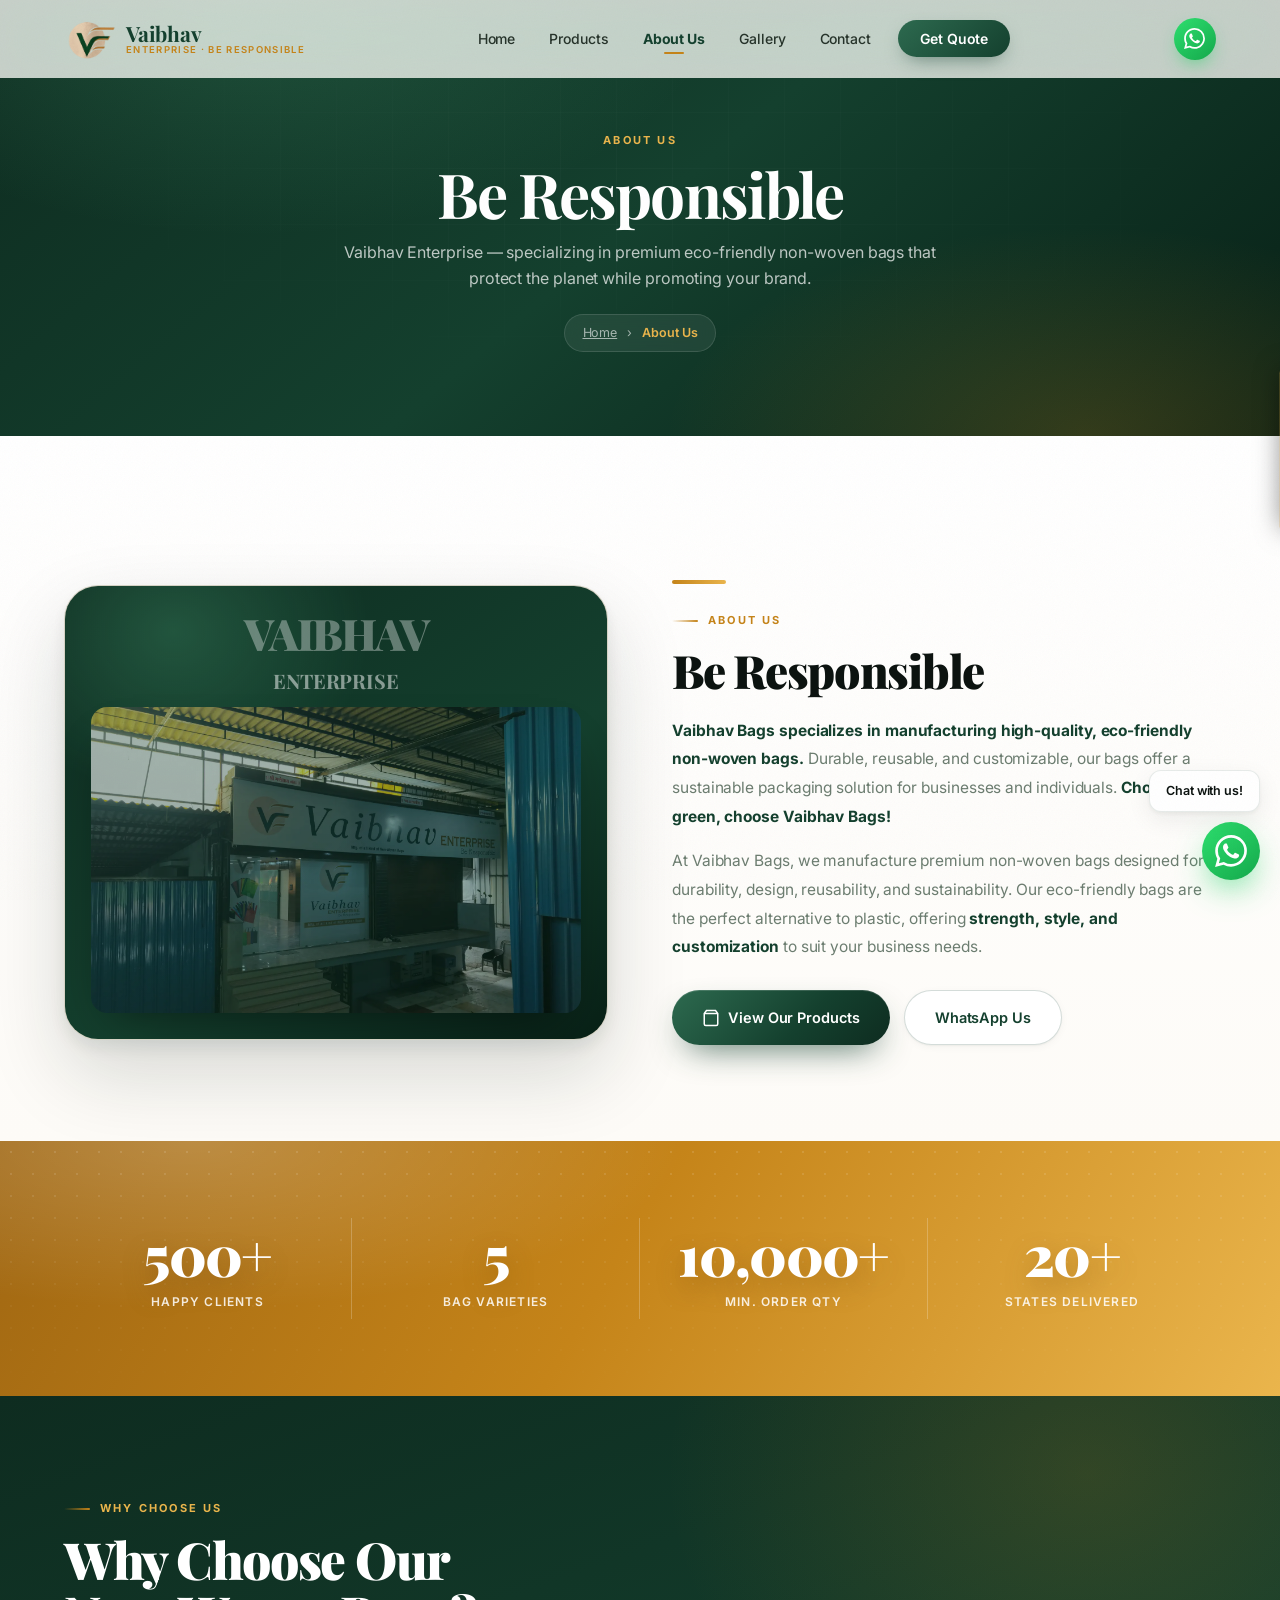
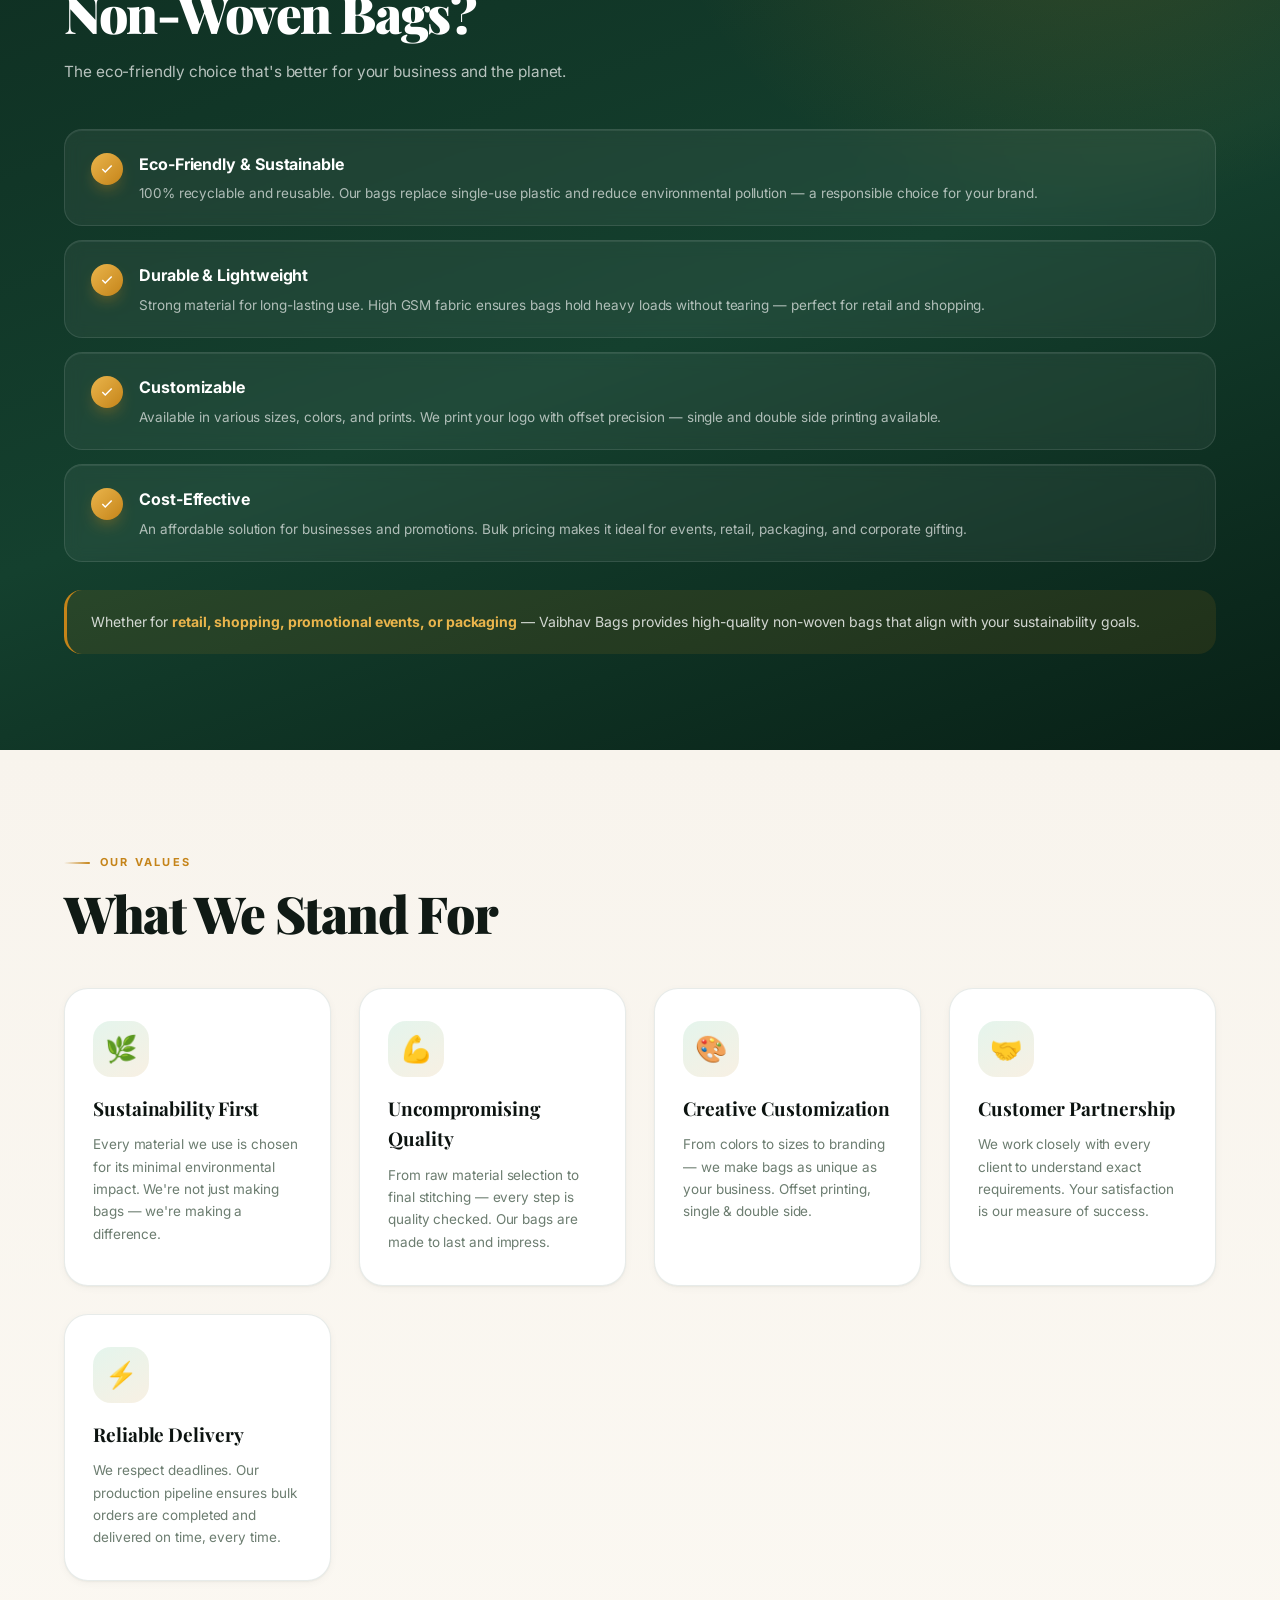
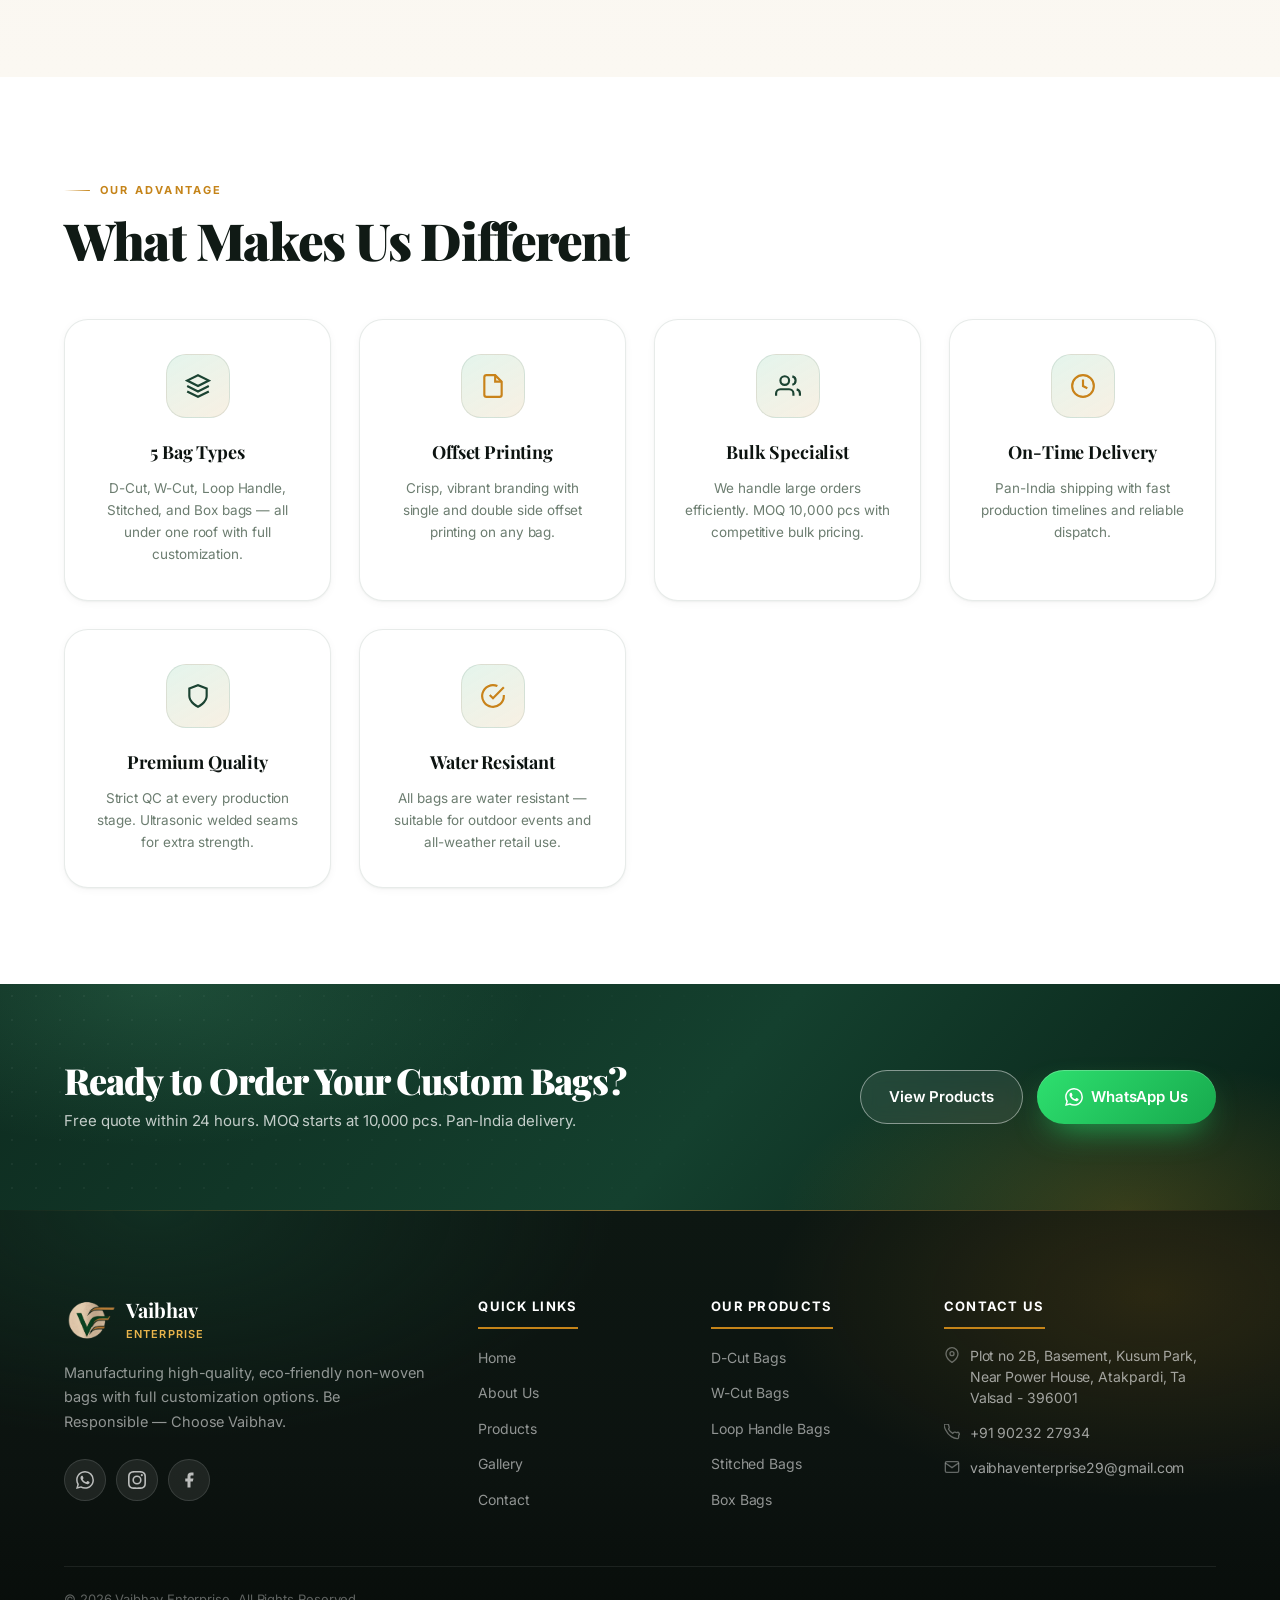
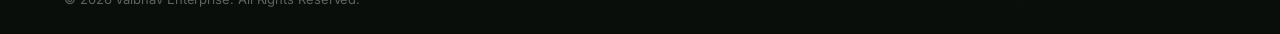
==== about.html @ 20792386 "Fix the Instagram social icon rendering as a solid blob The Instagram mark was a Feather-style outli" ====
﻿<!doctype html>
<html lang="en-IN">

<head>
  <meta charset="UTF-8" />
  <meta name="viewport" content="width=device-width, initial-scale=1.0, viewport-fit=cover" />

  <!-- ============ PRIMARY SEO ============ -->
  <title>About Us | Eco-Friendly Bag Manufacturer in Valsad</title>
  <meta name="description" content="Vaibhav Enterprise makes durable, reusable non-woven bags as a plastic alternative. Learn about our quality process, offset printing capability and bulk order support in Valsad, Gujarat." />
  <link rel="canonical" href="https://vaibhaventerprise.com/about.html" />
  <meta name="robots" content="index, follow, max-image-preview:large, max-snippet:-1, max-video-preview:-1" />
  <meta name="author" content="Vaibhav Enterprise" />
  <meta name="theme-color" content="#14402e" />

  <!-- ============ LOCAL / GEO ============ -->
  <meta name="geo.region" content="IN-GJ" />
  <meta name="geo.placename" content="Valsad, Gujarat, India" />

  <!-- ============ OPEN GRAPH ============ -->
  <meta property="og:type" content="website" />
  <meta property="og:site_name" content="Vaibhav Enterprise" />
  <meta property="og:locale" content="en_IN" />
  <meta property="og:url" content="https://vaibhaventerprise.com/about.html" />
  <meta property="og:title" content="About Us | Eco-Friendly Bag Manufacturer in Valsad" />
  <meta property="og:description" content="Vaibhav Enterprise makes durable, reusable non-woven bags as a plastic alternative. Learn about our quality process, offset printing capability and bulk order support in Valsad, Gujarat." />
  <meta property="og:image" content="https://vaibhaventerprise.com/images/Manufacturing%20Unit.webp" />
  <meta property="og:image:type" content="image/webp" />
  <meta property="og:image:width" content="1000" />
  <meta property="og:image:height" content="563" />
  <meta property="og:image:alt" content="Vaibhav Enterprise non-woven bag manufacturing unit in Valsad, Gujarat" />

  <!-- ============ TWITTER ============ -->
  <meta name="twitter:card" content="summary_large_image" />
  <meta name="twitter:url" content="https://vaibhaventerprise.com/about.html" />
  <meta name="twitter:title" content="About Us | Eco-Friendly Bag Manufacturer in Valsad" />
  <meta name="twitter:description" content="Vaibhav Enterprise makes durable, reusable non-woven bags as a plastic alternative. Learn about our quality process, offset printing capability and bulk order support in Valsad, Gujarat." />
  <meta name="twitter:image" content="https://vaibhaventerprise.com/images/Manufacturing%20Unit.webp" />
  <meta name="twitter:image:alt" content="Vaibhav Enterprise non-woven bag manufacturing unit in Valsad, Gujarat" />

  <!-- ============ ICONS &amp; FONTS ============ -->
  <link rel="icon" href="favicon.ico" sizes="32x32" />
  <link rel="icon" type="image/png" sizes="16x16" href="images/favicon-16.png" />
  <link rel="icon" type="image/png" sizes="32x32" href="images/favicon-32.png" />
  <link rel="apple-touch-icon" sizes="180x180" href="images/apple-touch-icon.png" />
  <link rel="manifest" href="site.webmanifest" />
  <link rel="preconnect" href="https://fonts.googleapis.com" />
  <link rel="preconnect" href="https://fonts.gstatic.com" crossorigin />
  <link
    href="https://fonts.googleapis.com/css2?family=Playfair+Display:ital,wght@0,500;0,600;0,700;0,800;0,900;1,600&amp;family=Inter:wght@300;400;500;600;700;800&amp;display=swap"
    rel="stylesheet" />
  <link rel="stylesheet" href="style.css?v=6" />

  <!-- ============ STRUCTURED DATA (JSON-LD) ============ -->
  <script type="application/ld+json">
    {
      "@context": "https://schema.org",
      "@graph": [
        {
          "@type": [
            "LocalBusiness",
            "Organization"
          ],
          "@id": "https://vaibhaventerprise.com/#business",
          "name": "Vaibhav Enterprise",
          "alternateName": "Vaibhav Bags",
          "description": "Manufacturer of eco-friendly non-woven bags in Valsad, Gujarat — D-Cut, W-Cut, Loop Handle, Stitched and Box bags with custom offset printing. MOQ 10,000 pcs, pan-India delivery.",
          "url": "https://vaibhaventerprise.com/",
          "logo": {
            "@type": "ImageObject",
            "@id": "https://vaibhaventerprise.com/#logo",
            "url": "https://vaibhaventerprise.com/images/logo2.webp",
            "width": 535,
            "height": 466,
            "caption": "Vaibhav Enterprise"
          },
          "image": "https://vaibhaventerprise.com/images/Manufacturing%20Unit.webp",
          "telephone": "+91-90232-27934",
          "email": "vaibhaventerprise29@gmail.com",
          "priceRange": "$",
          "currenciesAccepted": "INR",
          "address": {
            "@type": "PostalAddress",
            "streetAddress": "Plot no 2B, Basement, Kusum Park, Near Power House, Atakpardi",
            "addressLocality": "Valsad",
            "addressRegion": "Gujarat",
            "postalCode": "396001",
            "addressCountry": "IN"
          },
          "areaServed": {
            "@type": "Country",
            "name": "India"
          },
          "openingHoursSpecification": [
            {
              "@type": "OpeningHoursSpecification",
              "dayOfWeek": [
                "Monday",
                "Tuesday",
                "Wednesday",
                "Thursday",
                "Friday",
                "Saturday"
              ],
              "opens": "09:00",
              "closes": "19:00"
            }
          ],
          "sameAs": [
            "https://www.instagram.com/vaibhaventerprise2902/"
          ],
          "contactPoint": {
            "@type": "ContactPoint",
            "telephone": "+91-90232-27934",
            "contactType": "sales",
            "areaServed": "IN",
            "availableLanguage": [
              "en",
              "hi",
              "gu"
            ]
          },
          "knowsAbout": [
            "Non-woven bag manufacturing",
            "D-Cut bags",
            "W-Cut bags",
            "Loop handle bags",
            "Custom offset printing",
            "Eco-friendly packaging"
          ]
        },
        {
          "@type": "WebSite",
          "@id": "https://vaibhaventerprise.com/#website",
          "url": "https://vaibhaventerprise.com/",
          "name": "Vaibhav Enterprise",
          "description": "Eco-friendly non-woven bag manufacturer in Valsad, Gujarat.",
          "publisher": {
            "@id": "https://vaibhaventerprise.com/#business"
          },
          "inLanguage": "en-IN"
        },
        {
          "@type": "ImageObject",
          "@id": "https://vaibhaventerprise.com/#primaryimage",
          "url": "https://vaibhaventerprise.com/images/Manufacturing%20Unit.webp",
          "contentUrl": "https://vaibhaventerprise.com/images/Manufacturing%20Unit.webp",
          "width": 1000,
          "height": 563,
          "caption": "Vaibhav Enterprise non-woven bag manufacturing unit"
        },
        {
          "@type": "AboutPage",
          "@id": "https://vaibhaventerprise.com/about.html#webpage",
          "url": "https://vaibhaventerprise.com/about.html",
          "name": "About Us | Eco-Friendly Bag Manufacturer in Valsad",
          "description": "Vaibhav Enterprise makes durable, reusable non-woven bags as a plastic alternative. Learn about our quality process, offset printing capability and bulk order support in Valsad, Gujarat.",
          "isPartOf": {
            "@id": "https://vaibhaventerprise.com/#website"
          },
          "about": {
            "@id": "https://vaibhaventerprise.com/#business"
          },
          "primaryImageOfPage": {
            "@id": "https://vaibhaventerprise.com/#primaryimage"
          },
          "inLanguage": "en-IN",
          "breadcrumb": {
            "@id": "https://vaibhaventerprise.com/about.html#breadcrumb"
          }
        },
        {
          "@type": "BreadcrumbList",
          "@id": "https://vaibhaventerprise.com/about.html#breadcrumb",
          "itemListElement": [
            {
              "@type": "ListItem",
              "position": 1,
              "name": "Home",
              "item": "https://vaibhaventerprise.com/"
            },
            {
              "@type": "ListItem",
              "position": 2,
              "name": "About Us",
              "item": "https://vaibhaventerprise.com/about.html"
            }
          ]
        }
      ]
    }
  </script>
</head>

<body>
  <!-- ============ SHARED: Navbar ============ -->
  <div id="navbar-placeholder"></div>

  <!-- ============ PAGE HERO BANNER ============ -->
  <div class="page-hero">
    <span class="page-hero-eye">About Us</span>
    <h1>Be Responsible</h1>
    <p>
      Vaibhav Enterprise — specializing in premium eco-friendly non-woven bags
      that protect the planet while promoting your brand.
    </p>
    <div class="breadcrumb">
      <a href="index.html">Home</a>
      <span>›</span>
      <span class="breadcrumb-active">About Us</span>
    </div>
  </div>

  <!-- ============ SECTION 1 — OUR STORY ============ -->
  <section class="about-section">
    <div class="about-grid">
      <!-- Left: Image -->
      <div class="about-img-box reveal">
        <div class="about-img-placeholder">
          <div class="big-text">VAIBHAV</div>
          <div class="about-placeholder-title">ENTERPRISE</div>
          <div class="label">
            <img src="images/Company.webp" alt="Vaibhav Enterprise non-woven bag factory entrance in Atakpardi, Valsad" loading="lazy" />
          </div>
        </div>
      </div>

      <!-- Right: About text -->
      <div class="about-text-box reveal">
        <div class="green-line"></div>
        <span class="section-eye">About Us</span>
        <h2>Be Responsible</h2>

        <p>
          <strong>Vaibhav Bags specializes in manufacturing high-quality,
            eco-friendly non-woven bags.</strong>
          Durable, reusable, and customizable, our bags offer a sustainable
          packaging solution for businesses and individuals.
          <strong>Choose green, choose Vaibhav Bags!</strong>
        </p>

        <p>
          At Vaibhav Bags, we manufacture premium non-woven bags designed for
          durability, design, reusability, and sustainability. Our
          eco-friendly bags are the perfect alternative to plastic, offering
          <strong>strength, style, and customization</strong>
          to suit your business needs.
        </p>

        <!-- Action buttons -->
        <div class="about-btns-wrap">
          <a href="products.html" class="btn btn-green">
            <svg width="18" height="18" viewBox="0 0 24 24" fill="none" stroke="currentColor" stroke-width="2">
              <path d="M6 2L3 6v14a2 2 0 002 2h14a2 2 0 002-2V6l-3-4z" />
              <line x1="3" y1="6" x2="21" y2="6" />
            </svg>
            View Our Products
          </a>
          <a href="https://wa.me/919023227934?text=Hi%2C%20I%20want%20to%20know%20more%20about%20Vaibhav%20Enterprise"
            target="_blank" class="btn btn-outline">
            WhatsApp Us
          </a>
        </div>
      </div>
    </div>
  </section>

  <!-- ============ STATS STRIP ============ -->
  <div class="stats-strip">
    <div class="reveal">
      <div class="stat-num" data-target="500" data-suffix="+">0+</div>
      <div class="stat-label">Happy Clients</div>
    </div>
    <div class="reveal">
      <div class="stat-num" data-target="5" data-suffix="">0</div>
      <div class="stat-label">Bag Varieties</div>
    </div>
    <div class="reveal">
      <div class="stat-num" data-target="10000" data-suffix="+">0+</div>
      <div class="stat-label">Min. Order Qty</div>
    </div>
    <div class="reveal">
      <div class="stat-num" data-target="20" data-suffix="+">0+</div>
      <div class="stat-label">States Delivered</div>
    </div>
  </div>

  <!-- ============ SECTION 2 — WHY CHOOSE OUR NON-WOVEN BAGS? ============ -->
  <section class="why-choose-section">
    <div class="reveal">
      <span class="section-eye">Why Choose Us</span>
      <h2 class="section-title">Why Choose Our<br />Non-Woven Bags?</h2>
      <p class="section-sub">
        The eco-friendly choice that's better for your business and the planet.
      </p>
    </div>

    <div class="checklist">
      <div class="checklist-item reveal">
        <div class="checklist-icon">
          <svg viewBox="0 0 24 24">
            <polyline points="20 6 9 17 4 12" />
          </svg>
        </div>
        <div>
          <h4>Eco-Friendly &amp; Sustainable</h4>
          <p>100% recyclable and reusable. Our bags replace single-use plastic and reduce environmental pollution — a
            responsible choice for your brand.</p>
        </div>
      </div>

      <div class="checklist-item reveal">
        <div class="checklist-icon">
          <svg viewBox="0 0 24 24">
            <polyline points="20 6 9 17 4 12" />
          </svg>
        </div>
        <div>
          <h4>Durable &amp; Lightweight</h4>
          <p>Strong material for long-lasting use. High GSM fabric ensures bags hold heavy loads without tearing —
            perfect for retail and shopping.</p>
        </div>
      </div>

      <div class="checklist-item reveal">
        <div class="checklist-icon">
          <svg viewBox="0 0 24 24">
            <polyline points="20 6 9 17 4 12" />
          </svg>
        </div>
        <div>
          <h4>Customizable</h4>
          <p>Available in various sizes, colors, and prints. We print your logo with offset precision — single and
            double side printing available.</p>
        </div>
      </div>

      <div class="checklist-item reveal">
        <div class="checklist-icon">
          <svg viewBox="0 0 24 24">
            <polyline points="20 6 9 17 4 12" />
          </svg>
        </div>
        <div>
          <h4>Cost-Effective</h4>
          <p>An affordable solution for businesses and promotions. Bulk pricing makes it ideal for events, retail,
            packaging, and corporate gifting.</p>
        </div>
      </div>
    </div>

    <div class="why-footer-note reveal">
      Whether for
      <strong class="text-gold">retail, shopping, promotional events, or packaging</strong>
      — Vaibhav Bags provides high-quality non-woven bags that align with your sustainability goals.
    </div>
  </section>

  <!-- ============ SECTION 3 — OUR VALUES ============ -->
  <section class="values-section">
    <div class="reveal">
      <span class="section-eye">Our Values</span>
      <h2 class="section-title">What We Stand For</h2>
    </div>

    <div class="values-grid">
      <div class="value-card reveal">
        <div class="value-card-icon">🌿</div>
        <h4>Sustainability First</h4>
        <p>Every material we use is chosen for its minimal environmental impact. We're not just making bags — we're
          making a difference.</p>
      </div>

      <div class="value-card reveal">
        <div class="value-card-icon">💪</div>
        <h4>Uncompromising Quality</h4>
        <p>From raw material selection to final stitching — every step is quality checked. Our bags are made to last and
          impress.</p>
      </div>

      <div class="value-card reveal">
        <div class="value-card-icon">🎨</div>
        <h4>Creative Customization</h4>
        <p>From colors to sizes to branding — we make bags as unique as your business. Offset printing, single & double
          side.</p>
      </div>

      <div class="value-card reveal">
        <div class="value-card-icon">🤝</div>
        <h4>Customer Partnership</h4>
        <p>We work closely with every client to understand exact requirements. Your satisfaction is our measure of
          success.</p>
      </div>

      <div class="value-card reveal">
        <div class="value-card-icon">⚡</div>
        <h4>Reliable Delivery</h4>
        <p>We respect deadlines. Our production pipeline ensures bulk orders are completed and delivered on time, every
          time.</p>
      </div>
    </div>
  </section>

  <!-- ============ SECTION 4 — WHY US CARDS ============ -->
  <section class="section-white pad-80-5">
    <div class="reveal">
      <span class="section-eye">Our Advantage</span>
      <h2 class="section-title">What Makes Us Different</h2>
    </div>

    <div class="why-grid">
      <div class="why-card reveal">
        <div class="why-icon">
          <svg viewBox="0 0 24 24" fill="none" stroke="#1B4332" stroke-width="2">
            <path d="M12 2L2 7l10 5 10-5-10-5z" />
            <path d="M2 17l10 5 10-5" />
            <path d="M2 12l10 5 10-5" />
          </svg>
        </div>
        <h4>5 Bag Types</h4>
        <p>D-Cut, W-Cut, Loop Handle, Stitched, and Box bags — all under one roof with full customization.</p>
      </div>
      <div class="why-card reveal">
        <div class="why-icon">
          <svg viewBox="0 0 24 24" fill="none" stroke="#C9831A" stroke-width="2">
            <path d="M14 2H6a2 2 0 00-2 2v16a2 2 0 002 2h12a2 2 0 002-2V8z" />
            <path d="M14 2v6h6" />
          </svg>
        </div>
        <h4>Offset Printing</h4>
        <p>Crisp, vibrant branding with single and double side offset printing on any bag.</p>
      </div>
      <div class="why-card reveal">
        <div class="why-icon">
          <svg viewBox="0 0 24 24" fill="none" stroke="#1B4332" stroke-width="2">
            <path d="M17 21v-2a4 4 0 00-4-4H5a4 4 0 00-4 4v2" />
            <circle cx="9" cy="7" r="4" />
            <path d="M23 21v-2a4 4 0 00-3-3.87" />
            <path d="M16 3.13a4 4 0 010 7.75" />
          </svg>
        </div>
        <h4>Bulk Specialist</h4>
        <p>We handle large orders efficiently. MOQ 10,000 pcs with competitive bulk pricing.</p>
      </div>
      <div class="why-card reveal">
        <div class="why-icon">
          <svg viewBox="0 0 24 24" fill="none" stroke="#C9831A" stroke-width="2">
            <circle cx="12" cy="12" r="10" />
            <polyline points="12 6 12 12 16 14" />
          </svg>
        </div>
        <h4>On-Time Delivery</h4>
        <p>Pan-India shipping with fast production timelines and reliable dispatch.</p>
      </div>
      <div class="why-card reveal">
        <div class="why-icon">
          <svg viewBox="0 0 24 24" fill="none" stroke="#1B4332" stroke-width="2">
            <path d="M12 22s8-4 8-10V5l-8-3-8 3v7c0 6 8 10 8 10z" />
          </svg>
        </div>
        <h4>Premium Quality</h4>
        <p>Strict QC at every production stage. Ultrasonic welded seams for extra strength.</p>
      </div>
      <div class="why-card reveal">
        <div class="why-icon">
          <svg viewBox="0 0 24 24" fill="none" stroke="#C9831A" stroke-width="2">
            <path d="M22 11.08V12a10 10 0 11-5.93-9.14" />
            <polyline points="22 4 12 14.01 9 11.01" />
          </svg>
        </div>
        <h4>Water Resistant</h4>
        <p>All bags are water resistant — suitable for outdoor events and all-weather retail use.</p>
      </div>
    </div>
  </section>

  <!-- ============ CTA BANNER ============ -->
  <div class="products-cta reveal">
    <div>
      <h3>Ready to Order Your Custom Bags?</h3>
      <p>Free quote within 24 hours. MOQ starts at 10,000 pcs. Pan-India delivery.</p>
    </div>
    <div class="products-cta-btns">
      <a href="products.html" class="btn-outline-white">View Products</a>
      <a href="https://wa.me/919023227934?text=Hi%2C%20I%20want%20a%20free%20quote%20for%20bags" target="_blank"
        class="btn-wa">
        <svg viewBox="0 0 24 24">
          <path
            d="M17.472 14.382c-.297-.149-1.758-.867-2.03-.967-.273-.099-.471-.148-.67.15-.197.297-.767.966-.94 1.164-.173.199-.347.223-.644.075-.297-.15-1.255-.463-2.39-1.475-.883-.788-1.48-1.761-1.653-2.059-.173-.297-.018-.458.13-.606.134-.133.298-.347.446-.52.149-.174.198-.298.298-.497.099-.198.05-.371-.025-.52-.075-.149-.669-1.612-.916-2.207-.242-.579-.487-.5-.669-.51-.173-.008-.371-.01-.57-.01-.198 0-.52.074-.792.372-.272.297-1.04 1.016-1.04 2.479 0 1.462 1.065 2.875 1.213 3.074.149.198 2.096 3.2 5.077 4.487.709.306 1.262.489 1.694.625.712.227 1.36.195 1.871.118.571-.085 1.758-.719 2.006-1.413.248-.694.248-1.289.173-1.413-.074-.124-.272-.198-.57-.347m-5.421 7.403h-.004a9.87 9.87 0 01-5.031-1.378l-.361-.214-3.741.982.998-3.648-.235-.374a9.86 9.86 0 01-1.51-5.26c.001-5.45 4.436-9.884 9.888-9.884 2.64 0 5.122 1.03 6.988 2.898a9.825 9.825 0 012.893 6.994c-.003 5.45-4.437 9.884-9.885 9.884m8.413-18.297A11.815 11.815 0 0012.05 0C5.495 0 .16 5.335.157 11.892c0 2.096.547 4.142 1.588 5.945L.057 24l6.305-1.654a11.882 11.882 0 005.683 1.448h.005c6.554 0 11.89-5.335 11.893-11.893a11.821 11.821 0 00-3.48-8.413z" />
        </svg>
        WhatsApp Us
      </a>
    </div>
  </div>

  <!-- ============ SHARED: Footer ============ -->
  <div id="footer-placeholder"></div>

  <!-- ============ SHARED: WhatsApp Float ============ -->
  <div id="wa-float-placeholder"></div>

  <!-- ============ SHARED: Auto Popup ============ -->
  <div id="auto-popup-placeholder"></div>

  <!-- Scripts -->
  <script src="components.js?v=7"></script>
  <script src="script.js?v=7"></script>
</body>

</html>
---- style.css ----
﻿/* ================================================================
   VAIBHAV ENTERPRISE — style.css
   ================================================================ */

/* ================================================================
   01. CSS VARIABLES
   ================================================================ */
:root {
  --green: #1b4332;
  --green-mid: #2d6a4f;
  --green-light: #52b788;
  --gold: #c9831a;
  --gold-light: #e9a83a;
  --cream: #f8f4ee;
  --cream-dark: #ede8df;
  --white: #ffffff;
  --dark: #111613;
  --text: #2c3a2e;
  --muted: #6b7c6e;
  --shadow: 0 4px 32px rgba(27, 67, 50, 0.12);
  --shadow-lg: 0 20px 60px rgba(27, 67, 50, 0.18);
  --radius: 16px;
  --radius-sm: 8px;
  --ease: 0.3s ease;
}

/* ================================================================
   02. RESET & BASE
   ================================================================ */
*,
*::before,
*::after {
  box-sizing: border-box;
  margin: 0;
  padding: 0;
}
html {
  scroll-behavior: smooth;
}
body {
  font-family: "Inter", sans-serif;
  background: var(--cream);
  color: var(--text);
  overflow-x: hidden;
  line-height: 1.6;
}
img {
  max-width: 100%;
  display: block;
}
a {
  text-decoration: none;
  color: inherit;
}
ul {
  list-style: none;
}
button,
input,
select,
textarea {
  font-family: "Inter", sans-serif;
}

::-webkit-scrollbar {
  width: 6px;
}
::-webkit-scrollbar-track {
  background: var(--cream-dark);
}
::-webkit-scrollbar-thumb {
  background: var(--green);
  border-radius: 3px;
}

/* ================================================================
   03. NAVBAR
   ================================================================ */
nav {
  position: fixed;
  top: 0;
  left: 0;
  right: 0;
  height: 72px;
  padding: 0 5%;
  display: flex;
  align-items: center;
  justify-content: space-between;
  background: rgba(255, 255, 255, 0.96);
  backdrop-filter: blur(16px);
  border-bottom: 1px solid rgba(27, 67, 50, 0.08);
  z-index: 1000;
  transition: box-shadow var(--ease);
}
nav.scrolled {
  box-shadow: var(--shadow);
}

.nav-logo {
  display: flex;
  align-items: center;
  gap: 10px;
}
.nav-logo-text {
  display: flex;
  flex-direction: column;
  line-height: 1.1;
}
.nav-logo-text .brand {
  font-family: "Playfair Display", serif;
  font-size: 20px;
  font-weight: 700;
  color: var(--green);
}
.nav-logo-text .tagline {
  font-size: 10px;
  color: var(--gold);
  font-weight: 600;
  letter-spacing: 0.08em;
  text-transform: uppercase;
}

.nav-links {
  display: flex;
  align-items: center;
  gap: 4px;
}
.nav-links a {
  color: var(--text);
  font-size: 14px;
  font-weight: 500;
  padding: 8px 14px;
  border-radius: 8px;
  transition: all 0.2s;
}
.nav-links a:hover {
  color: var(--green);
  background: rgba(27, 67, 50, 0.07);
}
.nav-links a.active {
  color: var(--green);
  font-weight: 700;
}
.nav-links .nav-cta {
  background: var(--green);
  color: #fff;
  border-radius: 50px;
  padding: 10px 22px;
}
.nav-links .nav-cta:hover {
  background: var(--green-mid);
  color: #fff;
}

.nav-wa {
  width: 40px;
  height: 40px;
  background: #25d366;
  border-radius: 50%;
  display: flex;
  align-items: center;
  justify-content: center;
  margin-left: 6px;
  transition: transform 0.2s;
  flex-shrink: 0;
}
.nav-wa:hover {
  transform: scale(1.1);
}
.nav-wa svg {
  width: 22px;
  height: 22px;
  fill: white;
}

.hamburger {
  display: none;
  flex-direction: column;
  gap: 5px;
  cursor: pointer;
  padding: 8px;
}
.hamburger span {
  display: block;
  width: 24px;
  height: 2px;
  background: var(--green);
  border-radius: 2px;
  transition: 0.3s;
}
.hamburger.open span:nth-child(1) {
  transform: translateY(7px) rotate(45deg);
}
.hamburger.open span:nth-child(2) {
  opacity: 0;
}
.hamburger.open span:nth-child(3) {
  transform: translateY(-7px) rotate(-45deg);
}

.mobile-menu {
  display: none;
  position: fixed;
  top: 72px;
  left: 0;
  right: 0;
  background: white;
  padding: 16px 5% 24px;
  box-shadow: var(--shadow);
  z-index: 999;
  flex-direction: column;
  gap: 4px;
  border-top: 1px solid var(--cream-dark);
}
.mobile-menu.open {
  display: flex;
}
.mobile-menu a {
  display: block;
  padding: 12px 16px;
  color: var(--text);
  border-radius: 8px;
  font-weight: 500;
  font-size: 15px;
  transition: 0.2s;
}
.mobile-menu a:hover {
  background: var(--cream);
  color: var(--green);
}
.mobile-menu a.active {
  color: var(--green);
  font-weight: 700;
}
.mobile-menu .mob-cta {
  background: var(--green);
  color: white;
  border-radius: 50px;
  text-align: center;
  margin-top: 8px;
  font-weight: 700;
}
.mobile-menu .mob-cta:hover {
  background: var(--green-mid);
  color: white;
}

/* ================================================================
   04. HERO SECTION
   ================================================================ */
/* ── Splash Screen ── */
#splashScreen {
  position: fixed;
  inset: 0;
  background: var(--green-mid);
  z-index: 9999;
  display: flex;
  align-items: center;
  justify-content: center;
  animation: splashFade 0.6s ease 1.8s forwards;
}
#splashScreen.hidden { display: none; }
.splash-inner {
  text-align: center;
  animation: splashRise 0.7s ease forwards;
}
.splash-logo {
  width: 120px;
  height: 120px;
  object-fit: contain;
  margin: 0 auto 20px;
  animation: splashPulse 1.4s ease-in-out infinite;
  filter: drop-shadow(0 0 30px rgba(201,131,26,0.4));
}
.splash-name {
  font-family: "Playfair Display", serif;
  font-size: 36px;
  font-weight: 900;
  color: #fff;
  letter-spacing: 0.04em;
}
.splash-tagline {
  font-size: 11px;
  font-weight: 700;
  letter-spacing: 0.25em;
  color: var(--gold);
  text-transform: uppercase;
  margin-top: 6px;
  margin-bottom: 28px;
}
.splash-bar {
  width: 160px;
  height: 2px;
  background: rgba(193, 19, 19, 0.12);
  border-radius: 99px;
  margin: 0 auto;
  overflow: hidden;
}
.splash-progress {
  height: 100%;
  width: 0%;
  background: var(--gold);
  border-radius: 99px;
  animation: splashLoad 2.6s ease forwards;
}
@keyframes splashFade  { to { opacity: 0; pointer-events: none; } }
@keyframes splashRise  { from { opacity:0; transform:translateY(20px); } to { opacity:1; transform:none; } }
@keyframes splashPulse { 0%,100%{transform:scale(1);} 50%{transform:scale(1.07);} }
@keyframes splashLoad  { to { width: 100%; } }

/* ── Hero — Centered Premium Layout ── */
#hero {
  min-height: 100vh;
  display: flex;
  align-items: center;
  justify-content: center;
  text-align: center;
  padding: 110px 5% 80px;
  background:
    linear-gradient(160deg, rgba(17,22,19,0.72) 0%, rgba(27,67,50,0.55) 60%, rgba(17,22,19,0.78) 100%),
    url("images/Company.webp");
  background-size: cover;
  background-position: center;
  background-repeat: no-repeat;
  position: relative;
  overflow: hidden;
}
.hero-overlay {
  position: absolute;
  inset: 0;
  background: radial-gradient(ellipse at 50% 60%, rgba(201,131,26,0.08) 0%, transparent 70%);
  pointer-events: none;
}

/* Floating accent particles */
.hero-particles {
  position: absolute;
  inset: 0;
  pointer-events: none;
  overflow: hidden;
}
.hero-particles span {
  position: absolute;
  border-radius: 50%;
  background: var(--gold);
  opacity: 0.15;
  animation: particleDrift linear infinite;
}
.hero-particles span:nth-child(1){ width:6px;height:6px; top:20%;left:15%; animation-duration:12s; }
.hero-particles span:nth-child(2){ width:4px;height:4px; top:60%;left:8%;  animation-duration:9s; animation-delay:2s; }
.hero-particles span:nth-child(3){ width:8px;height:8px; top:30%;left:85%; animation-duration:14s; animation-delay:1s; }
.hero-particles span:nth-child(4){ width:3px;height:3px; top:75%;left:78%; animation-duration:10s; animation-delay:3s; }
.hero-particles span:nth-child(5){ width:5px;height:5px; top:50%;left:92%; animation-duration:11s; animation-delay:0.5s; }
.hero-particles span:nth-child(6){ width:4px;height:4px; top:15%;left:55%; animation-duration:13s; animation-delay:4s; }
@keyframes particleDrift {
  0%   { transform: translateY(0) translateX(0); opacity:0.15; }
  50%  { opacity:0.3; }
  100% { transform: translateY(-60px) translateX(20px); opacity:0; }
}

.hero-center {
  position: relative;
  z-index: 2;
  max-width: 760px;
  margin: 0 auto;
}
.hero-eyebrow {
  display: inline-flex;
  align-items: center;
  gap: 8px;
  background: rgba(201, 131, 26, 0.18);
  border: 1px solid rgba(201,131,26,0.35);
  color: var(--gold-light);
  font-size: 12px;
  font-weight: 700;
  letter-spacing: 0.14em;
  text-transform: uppercase;
  padding: 8px 20px;
  border-radius: 50px;
  margin-bottom: 28px;
  backdrop-filter: blur(8px);
}
.hero-eyebrow::before {
  content: "";
  width: 6px;
  height: 6px;
  background: var(--gold-light);
  border-radius: 50%;
  animation: blink 2s infinite;
}
h1.hero-title {
  font-family: "Playfair Display", serif;
  font-size: clamp(42px, 6vw, 78px);
  font-weight: 900;
  line-height: 1.05;
  color: #fff;
  margin-bottom: 6px;
  text-shadow: 0 2px 24px rgba(0,0,0,0.3);
}
h1.hero-title .gold {
  color: var(--gold-light);
}
.hero-sub {
  font-size: 17px;
  color: rgba(255,255,255,0.72);
  line-height: 1.75;
  margin: 22px auto 40px;
  max-width: 560px;
}
.hero-btns {
  display: flex;
  gap: 14px;
  flex-wrap: wrap;
  justify-content: center;
}

/* Trust badges row */
.hero-trust {
  display: flex;
  align-items: center;
  justify-content: center;
  gap: 0;
  margin-top: 52px;
  padding: 20px 32px;
  background: rgba(255,255,255,0.06);
  border: 1px solid rgba(255,255,255,0.12);
  border-radius: 16px;
  backdrop-filter: blur(12px);
  flex-wrap: wrap;
  row-gap: 14px;
}
.trust-item {
  display: flex;
  flex-direction: column;
  align-items: center;
  padding: 0 28px;
}
.trust-num {
  font-family: "Playfair Display", serif;
  font-size: 24px;
  font-weight: 700;
  color: var(--gold-light);
  line-height: 1;
}
.trust-lbl {
  font-size: 11px;
  font-weight: 600;
  color: rgba(255,255,255,0.5);
  text-transform: uppercase;
  letter-spacing: 0.08em;
  margin-top: 4px;
}
.trust-divider {
  width: 1px;
  height: 36px;
  background: rgba(255,255,255,0.15);
}

/* Legacy selectors — keep for any remaining references */


/* ================================================================
   05. SECTIONS & BUTTONS
   ================================================================ */
section {
  padding: 80px 5%;
}
.section-eye {
  display: inline-block;
  font-size: 11px;
  font-weight: 700;
  letter-spacing: 0.15em;
  text-transform: uppercase;
  color: var(--gold);
  margin-bottom: 12px;
}
.section-title {
  font-family: "Playfair Display", serif;
  font-size: clamp(28px, 3.5vw, 44px);
  font-weight: 900;
  color: var(--dark);
  line-height: 1.15;
  margin-bottom: 16px;
}
.section-sub {
  color: var(--muted);
  font-size: 16px;
  line-height: 1.7;
  max-width: 520px;
}

.btn {
  display: inline-flex;
  align-items: center;
  gap: 8px;
  padding: 14px 28px;
  border-radius: 50px;
  font-weight: 600;
  font-size: 15px;
  transition: var(--ease);
  border: none;
  cursor: pointer;
}
.btn-green {
  background: var(--green);
  color: white;
  box-shadow: 0 8px 24px rgba(27, 67, 50, 0.3);
}
.btn-green:hover {
  background: var(--green-mid);
  transform: translateY(-2px);
  box-shadow: 0 12px 32px rgba(27, 67, 50, 0.4);
}
.btn-outline {
  background: rgba(255,255,255,0.1);
  border: 2px solid rgba(255,255,255,0.55);
  color: #fff;
  backdrop-filter: blur(8px);
}
.btn-outline:hover {
  background: rgba(255,255,255,0.22);
  border-color: #fff;
  color: #fff;
  transform: translateY(-2px);
}
.btn-gold {
  background: #25d366;
  color: var(--dark);
  box-shadow: 0 8px 24px rgba(27, 67, 50, 0.3);
}
.btn-gold:hover {
  background: white;
  transform: translateY(-2px);
}
.view-all {
  display: inline-flex;
  align-items: center;
  gap: 6px;
  color: var(--green);
  font-weight: 600;
  font-size: 14px;
  border: 2px solid var(--green);
  padding: 10px 20px;
  border-radius: 50px;
  transition: 0.2s;
}
.view-all:hover {
  background: var(--green);
  color: white;
}

/* ================================================================
   06. FEATURES STRIP
   ================================================================ */
.features-strip {
  background: var(--green);
  padding: 28px 5%;
  display: flex;
  justify-content: space-around;
  flex-wrap: wrap;
  gap: 20px;
}
.feat-item {
  display: flex;
  align-items: center;
  gap: 10px;
  color: white;
  font-size: 13px;
  font-weight: 500;
}
.feat-item svg {
  width: 28px;
  height: 28px;
  opacity: 0.85;
  flex-shrink: 0;
}

/* ================================================================
   07. PAGE HERO SECTION (Add this to style.css)
   ================================================================ */
.page-hero {
  padding: 100px 5% 50px;
  background: linear-gradient(135deg, var(--green) 0%, var(--green-mid) 100%);
  position: relative;
  overflow: hidden;
  text-align: center;
  color: white;
}

.page-hero-eye {
  display: inline-block;
  font-size: 11px;
  font-weight: 700;
  letter-spacing: 0.15em;
  text-transform: uppercase;
  color: var(--gold-light);
  margin-bottom: 12px;
}

.page-hero h1 {
  font-family: "Playfair Display", serif;
  font-size: 40px;
  margin-bottom: 15px;
}

.page-hero p {
  font-size: 16px;
  color: rgba(255, 255, 255, 0.8);
  max-width: 600px;
  margin: 0 auto;
}

.breadcrumb {
  display: flex;
  align-items: center;
  justify-content: center;
  gap: 8px;
  font-size: 13px;
  margin-top: 20px;
  color: rgba(255, 255, 255, 0.6);
}

.breadcrumb a {
  color: white;
  text-decoration: underline;
}

/* ================================================================
   08. PRODUCT CARDS
   ================================================================ */
.products-grid {
  display: grid;
  grid-template-columns: repeat(3, 1fr);
  gap: 24px;
}
.product-card {
  background: var(--cream);
  border-radius: var(--radius);
  overflow: hidden;
  transition: 0.35s;
  border: 2px solid transparent;
}
.product-card:hover {
  transform: translateY(-8px);
  box-shadow: 0 20px 48px rgba(27, 67, 50, 0.15);
  border-color: var(--green-light);
}

.pc-img {
  height: 240px;
  display: flex;
  align-items: center;
  justify-content: center;
  padding: 20px;
  position: relative;
  overflow: hidden;
}

/* IMAGE FIX: mix-blend-mode matches the background and displays the full image without cropping */
.product-image {
  width: 100%;
  height: 100%;
  object-fit: contain; /* Changed from cover to contain */
  mix-blend-mode: multiply;
  transition: transform 0.4s;
}
.product-card:hover .product-image {
  transform: scale(1.06);
}

.pc-badge {
  position: absolute;
  top: 12px;
  right: 12px;
  background: var(--green);
  color: white;
  font-size: 10px;
  font-weight: 700;
  padding: 4px 10px;
  border-radius: 50px;
  text-transform: uppercase;
  letter-spacing: 0.08em;
  z-index: 1;
}
.pc-badge.gold {
  background: var(--gold);
}
.pc-info {
  padding: 16px 20px 20px;
  background: var(--green);
}
.pc-info h3 {
  color: white;
  font-weight: 700;
  font-size: 16px;
  margin-bottom: 3px;
}
.pc-info .pc-gsm {
  color: rgba(255, 255, 255, 0.6);
  font-size: 12px;
  margin-bottom: 10px;
}

.color-dots {
  display: flex;
  gap: 6px;
  flex-wrap: wrap;
  margin-bottom: 12px;
}
.cdot {
  width: 18px;
  height: 18px;
  border-radius: 50%;
  border: 2px solid rgba(255, 255, 255, 0.4);
  cursor: pointer;
  transition: 0.2s;
  position: relative;
}
.cdot:hover {
  transform: scale(1.35);
  border-color: white;
}
.cdot[title]::after {
  content: attr(title);
  position: absolute;
  bottom: 24px;
  left: 50%;
  transform: translateX(-50%);
  background: rgba(0, 0, 0, 0.8);
  color: white;
  font-size: 10px;
  padding: 3px 8px;
  border-radius: 4px;
  white-space: nowrap;
  opacity: 0;
  pointer-events: none;
  transition: 0.2s;
}
.cdot:hover::after {
  opacity: 1;
}

.color-dots {
  display: flex;
  gap: 8px;
  margin-top: 10px;
}
.color-dot {
  width: 22px;
  height: 22px;
  border-radius: 50%;
  border: 2px solid #ddd;
  cursor: pointer;
  transition: 0.2s;
  box-shadow: 0 2px 4px rgba(0,0,0,0.1);
}
.color-dot:hover {
  transform: scale(1.15);
  border-color: #333;
}

.pc-actions {
  display: flex;
  gap: 8px;
}
.btn-enquire {
  flex: 1;
  background: var(--gold);
  color: white;
  border: none;
  padding: 10px 0;
  border-radius: 8px;
  font-weight: 600;
  font-size: 13px;
  cursor: pointer;
  transition: 0.2s;
}
.btn-enquire:hover {
  background: var(--gold-light);
}
.btn-wa-sm {
  width: 38px;
  background: #25d366;
  border: none;
  border-radius: 8px;
  display: flex;
  align-items: center;
  justify-content: center;
  cursor: pointer;
  transition: 0.2s;
}
.btn-wa-sm:hover {
  background: #1da851;
}
.btn-wa-sm svg {
  width: 18px;
  height: 18px;
  fill: white;
}

/* ================================================================
   09.PRODUCTS DETAIL PAGE
   ================================================================ */
/* Detail grid for product detail cards on products page */
.detail-grid {
  display: grid;
  grid-template-columns: repeat(
    auto-fit,
    minmax(270px, 1fr)
  ); /* Fixed: was minmax(20px) which collapsed columns */
  gap: 42px;
  margin-top: 48px;
}

.detail-card {
  background: var(--cream);
  border-radius: var(--radius);
  overflow: hidden;
  border: 2px solid transparent;
  transition: 0.3s;
}

/* ================================================================
   10.RESPONSIVE PRODUCT PAGE 
   ================================================================ */

/* Tablet view: 2 cards per row */
@media (max-width: 992px) {
  .products-grid,
  .detail-grid {
    grid-template-columns: repeat(2, 1fr);
    gap: 20px;
  }
}

/* Mobile view: 1 card per row */
@media (max-width: 600px) {
  .products-grid,
  .detail-grid {
    grid-template-columns: 1fr;
    gap: 15px;
  }

  .detail-card {
    margin-bottom: 20px;
  }

  .dc-img {
    height: 180px; /* Smaller image area on mobile */
  }
}

/* ================================================================
   11. STATS STRIP
   ================================================================ */
.stats-strip {
  background: var(--gold);
  padding: 48px 5%;
  display: grid;
  grid-template-columns: repeat(4, 1fr);
  gap: 20px;
  text-align: center;
}
.stat-num {
  font-family: "Playfair Display", serif;
  font-size: 44px;
  font-weight: 900;
  color: white;
  line-height: 1;
}
.stat-label {
  font-size: 13px;
  color: rgba(255, 255, 255, 0.8);
  font-weight: 500;
  margin-top: 6px;
}

/* ================================================================
   12. WHY US
   ================================================================ */
.why-grid {
  display: grid;
  grid-template-columns: repeat(auto-fit, minmax(200px, 1fr));
  gap: 24px;
  margin-top: 48px;
}
.why-card {
  padding: 32px 24px;
  border-radius: var(--radius);
  background: var(--cream);
  transition: 0.3s;
  text-align: center;
  border: 2px solid transparent;
}
.why-card:hover {
  border-color: var(--green-light);
  transform: translateY(-4px);
  box-shadow: var(--shadow);
}
.why-icon {
  width: 60px;
  height: 60px;
  background: rgba(27, 67, 50, 0.08);
  border-radius: 50%;
  display: flex;
  align-items: center;
  justify-content: center;
  margin: 0 auto 16px;
}
.why-icon svg {
  width: 28px;
  height: 28px;
}
.why-card h4 {
  font-weight: 700;
  color: var(--dark);
  margin-bottom: 8px;
  font-size: 15px;
}
.why-card p {
  font-size: 13px;
  color: var(--muted);
  line-height: 1.6;
}

/* ================================================================
   13. GALLERY STRIP
   ================================================================ */
.gallery-strip {
  background: var(--green);
  overflow: hidden;
}
.gallery-strip .section-eye {
  color: var(--gold-light);
}
.gallery-strip .section-title {
  color: white;
}
.gallery-track-wrap {
  margin-top: 40px;
  overflow: hidden;
  position: relative;
}
.gallery-track-wrap::before,
.gallery-track-wrap::after {
  content: "";
  position: absolute;
  top: 0;
  bottom: 0;
  width: 120px;
  z-index: 2;
  pointer-events: none;
}
.gallery-track-wrap::before {
  left: 0;
  background: linear-gradient(to right, var(--green), transparent);
}
.gallery-track-wrap::after {
  right: 0;
  background: linear-gradient(to left, var(--green), transparent);
}
.gallery-track {
  display: flex;
  gap: 20px;
  animation: scrollLeft 30s linear infinite;
  width: max-content;
}
.gallery-track:hover {
  animation-play-state: paused;
}
.gallery-item {
  width: 220px;
  height: 220px;
  border-radius: var(--radius);
  overflow: hidden;
  flex-shrink: 0;
  background: rgba(255, 255, 255, 0.08);
  display: flex;
  align-items: center;
  justify-content: center;
  border: 1px solid rgba(255, 255, 255, 0.1);
}

/* ================================================================
   14. FOOTER
   ================================================================ */
footer {
  background: var(--dark);
  color: white;
  padding: 60px 5% 20px;
}
.footer-grid {
  display: grid;
  grid-template-columns: 2fr 1fr 1fr 1.5fr;
  gap: 40px;
  margin-bottom: 48px;
}
.footer-brand p {
  font-size: 14px;
  color: rgba(255, 255, 255, 0.55);
  line-height: 1.7;
  margin: 16px 0 24px;
}
.footer-socials {
  display: flex;
  gap: 10px;
}
.social-btn {
  width: 38px;
  height: 38px;
  border-radius: 50%;
  background: rgba(255, 255, 255, 0.08);
  display: flex;
  align-items: center;
  justify-content: center;
  transition: 0.2s;
}
.social-btn:hover {
  background: var(--green);
  transform: translateY(-2px);
}
.social-btn svg {
  width: 18px;
  height: 18px;
  fill: rgba(255, 255, 255, 0.7);
}
.fc h4 {
  font-size: 14px;
  font-weight: 700;
  color: white;
  margin-bottom: 16px;
  padding-bottom: 8px;
  border-bottom: 2px solid var(--gold);
  display: inline-block;
}
.fc ul li {
  margin-bottom: 10px;
}
.fc ul li a {
  color: rgba(255, 255, 255, 0.55);
  font-size: 14px;
  transition: 0.2s;
}
.fc ul li a:hover {
  color: var(--gold-light);
  padding-left: 4px;
}
.fc-contact div {
  display: flex;
  align-items: flex-start;
  gap: 10px;
  margin-bottom: 14px;
  font-size: 14px;
  color: rgba(255, 255, 255, 0.6);
  line-height: 1.5;
}
.fc-contact svg {
  width: 16px;
  height: 16px;
  flex-shrink: 0;
  margin-top: 2px;
  opacity: 0.6;
}
.footer-bottom {
  border-top: 1px solid rgba(255, 255, 255, 0.1);
  padding-top: 20px;
  display: flex;
  justify-content: space-between;
  align-items: center;
  font-size: 13px;
  color: rgba(255, 255, 255, 0.35);
  flex-wrap: wrap;
  gap: 8px;
}
.footer-bottom a {
  color: var(--gold-light);
}

/* ================================================================
   15. WHATSAPP FLOATING BUTTON
   ================================================================ */
.wa-float {
  position: fixed;
  bottom: 28px;
  right: 28px;
  z-index: 999;
  display: flex;
  flex-direction: column;
  align-items: flex-end;
  gap: 10px;
}
.wa-float-btn {
  width: 60px;
  height: 60px;
  background: #25d366;
  border-radius: 50%;
  display: flex;
  align-items: center;
  justify-content: center;
  box-shadow: 0 8px 24px rgba(37, 211, 102, 0.45);
  transition: 0.3s;
  animation: waPulse 2.5s ease-in-out infinite;
}
.wa-float-btn:hover {
  transform: scale(1.12);
  animation: none;
}
.wa-float-btn svg {
  width: 32px;
  height: 32px;
  fill: white;
}
.wa-tooltip {
  background: white;
  color: var(--dark);
  font-size: 13px;
  font-weight: 600;
  padding: 10px 16px;
  border-radius: 10px;
  box-shadow: var(--shadow);
  white-space: nowrap;
  opacity: 0;
  transform: translateX(-8px);
  animation: tooltipIn 0.5s 0.8s forwards;
}

/* ================================================================
   16. MODALS (Quick Enquiry & Auto Popup)
   ================================================================ */
.modal-overlay {
  display: none;
  position: fixed;
  inset: 0;
  background: rgba(0, 0, 0, 0.6);
  z-index: 2000;
  backdrop-filter: blur(4px);
  align-items: center;
  justify-content: center;
}
.modal-overlay.open {
  display: flex;
}
.modal {
  background: white;
  border-radius: var(--radius);
  padding: 36px;
  max-width: 480px;
  width: 90%;
  position: relative;
  animation: modalIn 0.3s ease;
}
.modal-close {
  position: absolute;
  top: 14px;
  right: 14px;
  width: 32px;
  height: 32px;
  border: none;
  background: var(--cream);
  border-radius: 50%;
  cursor: pointer;
  font-size: 18px;
  display: flex;
  align-items: center;
  justify-content: center;
  color: var(--muted);
  transition: 0.2s;
}
.modal-close:hover {
  background: var(--cream-dark);
}
.modal h3 {
  font-family: "Playfair Display", serif;
  font-size: 22px;
  font-weight: 700;
  color: var(--dark);
  margin-bottom: 6px;
}
.modal-sub {
  font-size: 14px;
  color: var(--muted);
  margin-bottom: 20px;
}
.form-grp {
  margin-bottom: 16px;
}
.form-grp label {
  display: block;
  font-size: 13px;
  font-weight: 600;
  color: var(--text);
  margin-bottom: 6px;
}
.form-grp input,
.form-grp select {
  width: 100%;
  padding: 12px 16px;
  border: 2px solid var(--cream-dark);
  border-radius: 10px;
  font-size: 14px;
  color: var(--text);
  background: var(--cream);
  outline: none;
  transition: 0.2s;
}
.form-grp input:focus,
.form-grp select:focus {
  border-color: var(--green);
  background: white;
}
.form-submit {
  width: 100%;
  padding: 14px;
  background: var(--green);
  color: white;
  border: none;
  border-radius: 50px;
  font-size: 15px;
  font-weight: 700;
  cursor: pointer;
  transition: 0.3s;
  margin-top: 8px;
}
.form-submit:hover {
  background: var(--green-mid);
  transform: translateY(-1px);
  box-shadow: 0 8px 24px rgba(27, 67, 50, 0.3);
}

/* Auto Popup Specific Premium CSS */
.auto-modal-design {
  background: var(--cream);
  border-top: 6px solid var(--gold);
  box-shadow: var(--shadow-lg);
}
.auto-modal-design h3 {
  color: var(--green);
  font-size: 26px;
}
.btn-premium {
  background: linear-gradient(135deg, var(--green), var(--green-mid));
  box-shadow: 0 6px 20px rgba(27, 67, 50, 0.25);
}
.btn-premium:hover {
  box-shadow: 0 8px 25px rgba(27, 67, 50, 0.4);
  transform: translateY(-2px);
}

/* Auto Peeking Tab */
.peeking-tab {
  position: fixed;
  right: 0;
  top: 50%;
  transform: translateY(-50%);
  background: var(--gold);
  color: white;
  writing-mode: vertical-rl;
  text-orientation: mixed;
  padding: 20px 8px;
  border-radius: 8px 0 0 8px;
  font-weight: 700;
  font-size: 15px;
  cursor: pointer;
  z-index: 1500;
  transition: 0.4s ease;
  box-shadow: -4px 0 15px rgba(0, 0, 0, 0.2);
  letter-spacing: 1px;
}
.peeking-tab:hover {
  background: var(--gold-light);
  padding-right: 15px;
}
.peeking-tab.hidden {
  transform: translateY(-50%) translateX(100%);
}

/* ================================================================
   17. ANIMATIONS & SCROLL REVEAL
   ================================================================ */
@keyframes heroFloat {
  0%,
  100% {
    transform: translateY(0) rotate(-1deg);
  }
  50% {
    transform: translateY(-18px) rotate(1deg);
  }
}
@keyframes shadowPulse {
  0%,
  100% {
    transform: translateX(-50%) scaleX(1);
    opacity: 0.5;
  }
  50% {
    transform: translateX(-50%) scaleX(0.7);
    opacity: 0.2;
  }
}
@keyframes leafFloat {
  0% {
    transform: translateY(-10vh) rotate(0deg) translateX(0);
    opacity: 1;
  }
  100% {
    transform: translateY(110vh) rotate(720deg) translateX(60px);
    opacity: 0;
  }
}
@keyframes bgPulse {
  0%,
  100% {
    transform: scale(1);
  }
  50% {
    transform: scale(1.05);
  }
}
@keyframes blink {
  0%,
  100% {
    opacity: 1;
  }
  50% {
    opacity: 0.3;
  }
}
@keyframes scrollLeft {
  to {
    transform: translateX(-50%);
  }
}
@keyframes waPulse {
  0%,
  100% {
    box-shadow:
      0 8px 24px rgba(37, 211, 102, 0.45),
      0 0 0 0 rgba(37, 211, 102, 0.35);
  }
  70% {
    box-shadow:
      0 8px 24px rgba(37, 211, 102, 0.45),
      0 0 0 16px rgba(37, 211, 102, 0);
  }
}
@keyframes tooltipIn {
  to {
    opacity: 1;
    transform: translateX(0);
  }
}
@keyframes modalIn {
  from {
    opacity: 0;
    transform: scale(0.95) translateY(20px);
  }
  to {
    opacity: 1;
    transform: scale(1) translateY(0);
  }
}

/* Scroll-reveal: elements start invisible, become visible when scrolled into view */
.reveal {
  opacity: 0;
  transform: translateY(40px);
  transition:
    opacity 0.7s ease,
    transform 0.7s ease;
}
.reveal.active {
  opacity: 1;
  transform: translateY(0);
} /* Fixed: JS uses .active class */

/* ================================================================
   18. RESPONSIVE
   ================================================================ */
@media (max-width: 900px) {
  .hero-visual {
    display: none;
  }
  .hero-trust {
    padding: 16px 16px;
    gap: 0;
  }
  .trust-item {
    padding: 0 14px;
  }
  .trust-num { font-size: 18px; }
  .footer-grid {
    grid-template-columns: 1fr 1fr;
  }
  .stats-strip {
    grid-template-columns: repeat(2, 1fr);
  }
  .products-grid {
    grid-template-columns: repeat(auto-fit, minmax(220px, 1fr));
  }
}

@media (max-width: 600px) {
  .nav-links {
    display: none;
  }
  .nav-wa {
    display: none;
  }
  .hamburger {
    display: flex;
  }
  #hero {
    padding: 100px 5% 60px;
  }
  .footer-grid {
    grid-template-columns: 1fr;
  }
  .stats-strip {
    grid-template-columns: repeat(2, 1fr);
    padding: 36px 5%;
  }
  .stat-num {
    font-size: 32px;
  }
  .hero-btns {
    flex-direction: column;
  }
  .features-strip {
    gap: 12px;
  }
  .feat-item {
    font-size: 12px;
  }
}

/*================================================================
  19. Gallery Grid Layout
 ===============================================================*/
.gallery-grid {
  display: grid;
  grid-template-columns: repeat(auto-fill, minmax(280px, 1fr));
  gap: 20px;
  padding: 0 5%;
}

.g-item {
  border-radius: var(--radius);
  overflow: hidden;
  aspect-ratio: 1; /* Makes every box a square */
  position: relative;
  cursor: pointer;
  display: block;
}

.g-item img {
  width: 100%;
  height: 100%;
  object-fit: cover;
  transition: transform 0.4s;
}

.g-item:hover img {
  transform: scale(1.07); /* Zoom effect on hover */
}

/* Hover overlay */
.g-overlay {
  position: absolute;
  inset: 0;
  background: rgba(27, 67, 50, 0.55);
  display: flex;
  align-items: center;
  justify-content: center;
  opacity: 0;
  transition: 0.3s;
}

.g-item:hover .g-overlay {
  opacity: 1;
}

.g-overlay span {
  color: white;
  font-size: 30px;
}

/* Lightbox popup */
.lightbox {
  display: none;
  position: fixed;
  inset: 0;
  background: rgba(0, 0, 0, 0.92);
  z-index: 3000;
  align-items: center;
  justify-content: center;
}

.lightbox.open {
  display: flex;
}

.lightbox img {
  max-width: 90vw;
  max-height: 88vh;
  border-radius: 12px;
  object-fit: contain;
}

/* Close button for the lightbox overlay */
.lb-close {
  position: absolute;
  top: 20px;
  right: 24px;
  color: white;
  font-size: 36px;
  cursor: pointer;
  background: none; /* Reset button styles */
  border: none; /* Reset button styles */
}
/* ============================================================
     GALLERY PAGE EXTRA STYLES
     ============================================================ */

/* ── Filter Buttons ── */
.filter-wrap {
  display: flex;
  gap: 10px;
  flex-wrap: wrap;
  margin-bottom: 36px;
}

.filter-btn {
  padding: 9px 22px;
  border-radius: 50px;
  border: 2px solid var(--cream-dark);
  background: white;
  color: var(--muted);
  font-size: 13px;
  font-weight: 600;
  cursor: pointer;
  transition: all 0.2s;
  font-family: "Inter", sans-serif;
}

.filter-btn:hover,
.filter-btn.active {
  background: var(--green);
  border-color: var(--green);
  color: white;
}

/* ── Gallery Section ── */
.gallery-page-section {
  background: var(--cream);
  padding: 60px 0 80px;
}

.gallery-section-head {
  padding: 0 5%;
  margin-bottom: 12px;
}

/* ── Grid ── */
.g-ph {
  width: 100%;
  height: 100%;
  display: flex;
  flex-direction: column;
  align-items: center;
  justify-content: center;
  gap: 8px;
  background: var(--cream-dark);
  color: var(--muted);
  font-size: 12px;
  text-align: center;
  padding: 16px;
}

.g-ph svg {
  width: 36px;
  height: 36px;
  opacity: 0.3;
}

.g-ph small {
  font-size: 10px;
  opacity: 0.6;
}

/* ── Count badge ── */
.gallery-count {
  font-size: 13px;
  color: var(--muted);
  margin-bottom: 24px;
  padding: 0 5%;
}

.gallery-count b {
  color: var(--green);
  font-weight: 700;
}

/* ── CTA Banner ── */

.gallery-cta {
  background: var(--green);
  padding: 60px 5%;
  display: flex;
  align-items: center;
  justify-content: space-between;
  gap: 32px;
  flex-wrap: wrap;
}

.gallery-cta h3 {
  font-family: "Playfair Display", serif;
  font-size: 28px;
  font-weight: 700;
  color: white;
  margin-bottom: 8px;
}

.gallery-cta p {
  color: rgba(255, 255, 255, 0.75);
  font-size: 15px;
}

.gallery-cta-btns {
  display: flex;
  gap: 14px;
  flex-wrap: wrap;
  flex-shrink: 0;
}

/* btn-wa for CTA banner */
.btn-wa {
  display: inline-flex;
  align-items: center;
  gap: 8px;
  background: #25d366;
  color: white;
  padding: 14px 28px;
  border-radius: 50px;
  font-weight: 600;
  font-size: 15px;
  transition: 0.3s;
  border: none;
  cursor: pointer;
}
.btn-wa:hover {
  background: #1da851;
  transform: translateY(-1px);
}
.btn-wa svg {
  width: 18px;
  height: 18px;
  fill: white;
}

/* ── Responsive ── */
@media (max-width: 600px) {
  .gallery-cta {
    text-align: center;
    justify-content: center;
  }
  .gallery-cta-btns {
    justify-content: center;
  }
  .filter-wrap {
    padding: 0 5%;
  }
  .gallery-count {
    padding: 0 5%;
  }
}

/* ============================================================
     ABOUT PAGE STYLING
     ============================================================ */
.about-page-section {
  padding: 80px 5%;
  background: white;
}

.about-container {
  max-width: 900px;
  margin: 0 auto;
}

.about-text h2 {
  font-family: "Playfair Display", serif;
  font-size: 36px;
  margin-bottom: 20px;
  color: var(--dark);
}

.about-text p {
  font-size: 18px;
  line-height: 1.8;
  color: var(--text);
  margin-bottom: 40px;
}

.about-features h3 {
  font-size: 28px;
  margin-bottom: 30px;
  color: var(--green);
}

.features-grid {
  display: grid;
  grid-template-columns: repeat(auto-fit, minmax(300px, 1fr));
  gap: 20px;
}

.f-item {
  padding: 24px;
  background: var(--cream);
  border-radius: var(--radius);
  border-left: 4px solid var(--green);
}

.f-item strong {
  display: block;
  font-size: 17px;
  margin-bottom: 8px;
  color: var(--dark);
}

.about-footer-note {
  margin-top: 50px;
  padding: 30px;
  background: var(--green);
  color: white;
  border-radius: var(--radius);
  text-align: center;
  font-style: italic;
}

/* ============================================================
   ABOUT PAGE EXTRA STYLES
   (Styles specific to the About Us page)
   ============================================================ */

/* ── About Story Section ── */
.about-section {
  background: white;
  padding: 80px 5%;
}

.about-grid {
  display: grid;
  grid-template-columns: 1fr 1fr;
  gap: 64px;
  align-items: center;
  margin-top: 48px;
}

/* Left image box */
.about-img-box {
  border-radius: 20px;
  overflow: hidden;
  box-shadow: 0 20px 60px rgba(27, 67, 50, 0.15);
  aspect-ratio: 4/3;
  background: var(--cream-dark);
  position: relative;
}

/* ── 📸 ABOUT IMAGE ──────────────────────────────────────────*/
.about-img-box img {
  width: 100%;
  height: 100%;
  object-fit: cover;
}

/* Image placeholder */
.about-img-placeholder {
  width: 100%;
  height: 100%;
  display: flex;
  flex-direction: column;
  align-items: center;
  justify-content: center;
  gap: 16px;
  background: linear-gradient(135deg, var(--green) 0%, var(--green-mid) 100%);
  min-height: 320px;
  padding: 40px;
  text-align: center;
  color: white;
}

.about-img-placeholder .big-text {
  font-family: "Playfair Display", serif;
  font-size: clamp(36px, 5vw, 72px);
  font-weight: 900;
  line-height: 1;
  opacity: 0.25;
  letter-spacing: -2px;
}

.about-img-placeholder .label {
  font-size: 14px;
  opacity: 0.6;
}

/* Green accent line (like brochure) */
.green-line {
  width: 60px;
  height: 4px;
  background: var(--gold);
  border-radius: 2px;
  margin-bottom: 20px;
}

/* Right text */
.about-text-box h2 {
  font-family: "Playfair Display", serif;
  font-size: clamp(28px, 3.5vw, 42px);
  font-weight: 900;
  color: var(--dark);
  line-height: 1.15;
  margin-bottom: 20px;
}

.about-text-box p {
  font-size: 15px;
  color: var(--muted);
  line-height: 1.8;
  margin-bottom: 16px;
}

.about-text-box strong {
  color: var(--green);
  font-weight: 700;
}

/* ── Why Choose Section ── */
.why-choose-section {
  background: var(--green);
  padding: 80px 5%;
}

.why-choose-section .section-eye {
  color: var(--gold-light);
}
.why-choose-section .section-title {
  color: white;
}
.why-choose-section .section-sub {
  color: rgba(255, 255, 255, 0.7);
}

/* Checklist items (from brochure) */
.checklist {
  display: flex;
  flex-direction: column;
  gap: 20px;
  margin-top: 40px;
}

.checklist-item {
  display: flex;
  align-items: flex-start;
  gap: 16px;
  padding: 20px 24px;
  background: rgba(255, 255, 255, 0.07);
  border-radius: 12px;
  border: 1px solid rgba(255, 255, 255, 0.1);
  transition: background 0.2s;
}

.checklist-item:hover {
  background: rgba(255, 255, 255, 0.12);
}

.checklist-icon {
  width: 28px;
  height: 28px;
  background: var(--gold);
  border-radius: 50%;
  display: flex;
  align-items: center;
  justify-content: center;
  flex-shrink: 0;
  margin-top: 1px;
}

.checklist-icon svg {
  width: 14px;
  height: 14px;
  stroke: white;
  fill: none;
  stroke-width: 2.5;
}

.checklist-item h4 {
  font-size: 15px;
  font-weight: 700;
  color: white;
  margin-bottom: 4px;
}

.checklist-item p {
  font-size: 13.5px;
  color: rgba(255, 255, 255, 0.65);
  line-height: 1.5;
}

/* Bottom paragraph */
.why-footer-note {
  margin-top: 32px;
  padding: 20px 24px;
  background: rgba(201, 131, 26, 0.15);
  border-left: 4px solid var(--gold);
  border-radius: 0 12px 12px 0;
  color: rgba(255, 255, 255, 0.8);
  font-size: 14px;
  line-height: 1.7;
}

/* ── Values Section ── */
.values-section {
  background: var(--cream);
  padding: 80px 5%;
}

.values-grid {
  display: grid;
  grid-template-columns: repeat(auto-fit, minmax(240px, 1fr));
  gap: 20px;
  margin-top: 48px;
}

.value-card {
  padding: 28px;
  background: white;
  border-radius: 16px;
  box-shadow: 0 2px 16px rgba(27, 67, 50, 0.06);
  transition:
    transform 0.25s,
    box-shadow 0.25s;
}

.value-card:hover {
  transform: translateY(-4px);
  box-shadow: 0 8px 32px rgba(27, 67, 50, 0.12);
}

.value-card-icon {
  font-size: 28px;
  margin-bottom: 12px;
}

.value-card h4 {
  font-family: "Playfair Display", serif;
  font-size: 17px;
  font-weight: 700;
  color: var(--dark);
  margin-bottom: 8px;
}

.value-card p {
  font-size: 13.5px;
  color: var(--muted);
  line-height: 1.6;
}

/* ── CTA Banner ── */
/* CTA banner at the bottom of the About page */
.about-cta {
  background: var(
    --green
  ); /* Fixed: was a pointless gradient with same color at both stops */
  padding: 60px 5%;
  display: flex;
  align-items: center;
  justify-content: space-between;
  gap: 32px;
  flex-wrap: wrap;
}

.about-cta h3 {
  font-family: "Playfair Display", serif;
  font-size: 28px;
  font-weight: 900;
  color: white;
  margin-bottom: 8px;
}

.about-cta p {
  color: rgba(255, 255, 255, 0.85);
  font-size: 15px;
}

.-cta-btns {
  display: flex;
  gap: 14px;
  flex-wrap: wrap;
  flex-shrink: 0;
}

.btn-white {
  display: inline-flex;
  align-items: center;
  gap: 8px;
  background: #1da851;
  color: var(
    --dark
  ); /* Fixed: var(--black) was undefined, using var(--dark) instead */
  padding: 14px 28px;
  border-radius: 50px;
  font-weight: 700;
  font-size: 15px;
  transition: 0.3s;
  border: none;
  cursor: pointer;
}
.btn-white:hover {
  background: var(--dark);
  color: #1da851;
  transform: translateY(-2px);
}

.btn-wa-outline {
  display: inline-flex;
  align-items: center;
  gap: 8px;
  background: transparent;
  color: white;
  padding: 14px 28px;
  border-radius: 50px;
  font-weight: 700;
  font-size: 15px;
  border: 2px solid rgba(255, 255, 255, 0.6);
  transition: 0.3s;
}
.btn-wa-outline:hover {
  background: white;
  color: var(--green);
  transform: translateY(-2px);
}
.btn-wa-outline svg {
  width: 18px;
  height: 18px;
  fill: currentColor;
}

/* ── Responsive ── */
@media (max-width: 900px) {
  .about-grid {
    grid-template-columns: 1fr;
    gap: 40px;
  }
}

@media (max-width: 600px) {
  .main-cta {
    text-align: center;
    justify-content: center;
  }
  .main-cta-btns {
    justify-content: center;
  }
  .checklist-item {
    padding: 16px 18px;
    gap: 12px;
  }
}

/* ============================================================
   PRODUCTS PAGE EXTRA STYLES
   ============================================================ */

/* ── Product Detail Card ── */
.product-detail-section {
  background: var(--cream);
  padding: 70px 5%;
}

.product-detail-section:nth-child(even) {
  background: white;
}

/* Each product block */
.pd-block {
  display: grid;
  grid-template-columns: 1fr 1fr;
  gap: 56px;
  align-items: start;
  margin-bottom: 80px;
  padding-bottom: 80px;
  border-bottom: 1px solid var(--cream-dark);
}

.pd-block:last-child {
  margin-bottom: 0;
  padding-bottom: 0;
  border-bottom: none;
}

/* Alternate layout — image right pe */
.pd-block.reverse {
  direction: rtl;
}
.pd-block.reverse > * {
  direction: ltr;
}

/* ── Left: Image Box ── */
.pd-img-box {
  border-radius: 20px;
  overflow: hidden;
  background: var(--cream-dark);
  position: relative;
  box-shadow: 0 8px 40px rgba(27, 67, 50, 0.1);
}

/* Product image */
.pd-img-box img {
  width: 100%;
  height: 360px;
  object-fit: contain;
  mix-blend-mode: multiply; /* Same as home page */
  transition: transform 0.4s ease;
  padding: 20px;
  background: var(--cream-dark);
}

.pd-img-box:hover img {
  transform: scale(1.04);
}

/* Badge on image */
.pd-badge {
  position: absolute;
  top: 16px;
  left: 16px;
  background: var(--green);
  color: white;
  font-size: 11px;
  font-weight: 700;
  padding: 5px 12px;
  border-radius: 50px;
  text-transform: uppercase;
  letter-spacing: 0.08em;
  z-index: 1;
}
.pd-badge.gold {
  background: var(--gold);
}

/* Color dots under image */
.pd-color-section {
  padding: 16px 20px 20px;
  background: var(--green);
  border-radius: 0 0 20px 20px;
}

.pd-color-label {
  font-size: 11px;
  font-weight: 600;
  color: rgba(255, 255, 255, 0.6);
  text-transform: uppercase;
  letter-spacing: 0.08em;
  margin-bottom: 10px;
}

/* Color dots — same style as home page .cdot */
.pd-dots {
  display: flex;
  gap: 8px;
  flex-wrap: wrap;
}

/* ── Right: Product Info ── */

.pd-info .product-number {
  font-size: 12px;
  font-weight: 700;
  color: var(--gold);
  letter-spacing: 0.1em;
  text-transform: uppercase;
  margin-bottom: 8px;
}

.pd-info h2 {
  font-family: "Playfair Display", serif;
  font-size: clamp(26px, 3vw, 36px);
  font-weight: 900;
  color: var(--dark);
  line-height: 1.1;
  margin-bottom: 6px;
}

.pd-info .pd-capacity {
  display: inline-flex;
  align-items: center;
  gap: 8px;
  background: rgba(27, 67, 50, 0.08);
  color: var(--green);
  font-size: 13px;
  font-weight: 700;
  padding: 6px 14px;
  border-radius: 50px;
  margin-bottom: 24px;
}

.pd-info .pd-capacity svg {
  width: 15px;
  height: 15px;
}

/* Spec table */
.spec-table {
  width: 100%;
  border-collapse: collapse;
  margin-bottom: 20px;
  font-size: 14px;
}

.spec-table tr {
  border-bottom: 1px solid var(--cream-dark);
}

.spec-table tr:last-child {
  border-bottom: none;
}

.spec-table td {
  padding: 10px 6px;
  vertical-align: top;
  line-height: 1.55;
}

.spec-table td:first-child {
  font-weight: 700;
  color: var(--green);
  width: 120px;
  font-size: 13px;
  white-space: nowrap;
}

.spec-table td:last-child {
  color: var(--text);
}

/* Application tags */
.app-tags {
  display: flex;
  flex-wrap: wrap;
  gap: 7px;
  margin-bottom: 24px;
}

.app-tag {
  background: rgba(27, 67, 50, 0.08);
  color: var(--green);
  font-size: 12px;
  font-weight: 600;
  padding: 5px 12px;
  border-radius: 50px;
}

/* Action buttons */
.pd-actions {
  display: flex;
  gap: 12px;
  flex-wrap: wrap;
}

/* btn-wa same style */
.btn-wa-product {
  display: inline-flex;
  align-items: center;
  gap: 8px;
  background: #25d366;
  color: white;
  padding: 13px 24px;
  border-radius: 50px;
  font-weight: 600;
  font-size: 14px;
  transition: 0.3s;
  border: none;
  cursor: pointer;
  font-family: "Inter", sans-serif;
}
.btn-wa-product:hover {
  background: #1da851;
  transform: translateY(-1px);
}
.btn-wa-product svg {
  width: 18px;
  height: 18px;
  fill: white;
}

/* ── Features bar below each product ── */
.pd-features {
  display: flex;
  gap: 20px;
  flex-wrap: wrap;
  margin-bottom: 20px;
  padding: 16px 0;
  border-top: 1px solid var(--cream-dark);
  border-bottom: 1px solid var(--cream-dark);
}

.pd-feat-item {
  display: flex;
  align-items: center;
  gap: 7px;
  font-size: 12.5px;
  color: var(--muted);
  font-weight: 500;
}

.pd-feat-item svg {
  width: 15px;
  height: 15px;
  stroke: var(--green);
  fill: none;
  flex-shrink: 0;
}

/* ── Section divider with product number ── */
.pd-section-head {
  display: flex;
  align-items: center;
  gap: 20px;
  margin-bottom: 48px;
}

.pd-section-head .num {
  font-family: "Playfair Display", serif;
  font-size: 72px;
  font-weight: 900;
  color: rgba(27, 67, 50, 0.06);
  line-height: 1;
  flex-shrink: 0;
}

/* ── CTA Banner ── */
.products-cta {
  background: var(--green);
  padding: 60px 5%;
  display: flex;
  align-items: center;
  justify-content: space-between;
  gap: 32px;
  flex-wrap: wrap;
}

.products-cta h3 {
  font-family: "Playfair Display", serif;
  font-size: 28px;
  font-weight: 900;
  color: white;
  margin-bottom: 8px;
}

.products-cta p {
  color: rgba(255, 255, 255, 0.75);
  font-size: 15px;
}

.products-cta-btns {
  display: flex;
  gap: 14px;
  flex-wrap: wrap;
  flex-shrink: 0;
}

.btn-outline-white {
  display: inline-flex;
  align-items: center;
  gap: 8px;
  background: var(--green);
  color: white;
  padding: 14px 28px;
  border-radius: 50px;
  font-weight: 600;
  font-size: 15px;
  border: 2px solid rgba(255, 255, 255, 0.5);
  transition: 0.3s;
}
.btn-outline-white:hover {
  background: var(--dark);
  color: #1da851;
  transform: translateY(-2px);
}

/* ── Responsive ── */
@media (max-width: 900px) {
  .pd-block {
    grid-template-columns: 1fr;
    gap: 0;
  }
  .pd-block.reverse {
    direction: ltr;
  }
  .pd-img-box img {
    height: 280px;
  }
}

@media (max-width: 600px) {
  .products-cta {
    text-align: center;
    justify-content: center;
  }
  .products-cta-btns {
    justify-content: center;
  }
  .pd-actions {
    flex-direction: column;
  }
  .pd-actions .btn,
  .pd-actions .btn-wa-product {
    justify-content: center;
  }
  .pd-section-head .num {
    font-size: 48px;
  }
}

/* ================================================================
   NEW UTILITY CLASSES
   These replace inline style="" attributes removed from HTML files.
   Each class corresponds to a specific inline style that was
   previously hardcoded in the HTML markup.
   ================================================================ */

/* -- Navbar logo image sizing (replaces inline width/height on logo img) -- */
.nav-logo-img {
  width: 58px;
  height: 58px;
  object-fit: contain;
}

/* -- Footer branding layout (replaces inline flex styling in footer) -- */
.footer-brand-wrap {
  display: flex;
  align-items: center;
  gap: 10px;
  margin-bottom: 4px;
}

/* Footer logo image sizing */
.footer-logo-img {
  width: 58px;
  height: 58px;
  object-fit: contain;
}

/* Footer brand name text */
.footer-brand-name {
  font-family: "Playfair Display", serif;
  font-size: 20px;
  font-weight: 700;
  color: white;
}

/* Footer brand tagline text */
.footer-brand-tagline {
  font-size: 11px;
  color: var(--gold-light);
  font-weight: 600;
  letter-spacing: 0.1em;
}

/* -- Section with white background (replaces style="background:white") -- */
.section-white {
  background: white;
}

/* -- Products preview header on index.html (replaces inline flex layout) -- */
.products-header {
  display: flex;
  align-items: flex-end;
  justify-content: space-between;
  margin-bottom: 48px;
  flex-wrap: wrap;
  gap: 16px;
}

/* -- Breadcrumb active item (replaces inline color/weight on breadcrumb span) -- */
.breadcrumb-active {
  color: var(--gold-light);
  font-weight: 600;
}

/* -- Quick jump navigation bar on products page -- */
.quick-jump-bar {
  background: white;
  padding: 20px 5%;
  border-bottom: 1px solid var(--cream-dark);
  display: flex;
  gap: 12px;
  flex-wrap: wrap;
  align-items: center;
}

/* Label text in the quick jump bar */
.quick-jump-label {
  font-size: 13px;
  color: var(--muted);
  font-weight: 600;
}

/* Individual quick jump link buttons */
.quick-jump-link {
  font-size: 13px;
  color: var(--green);
  font-weight: 600;
  padding: 6px 16px;
  border: 1.5px solid var(--green);
  border-radius: 50px;
  transition: 0.2s;
}

.quick-jump-link:hover {
  background: var(--green);
  color: white;
}

/* -- About page buttons wrapper (replaces inline flex on about page) -- */
.about-btns-wrap {
  display: flex;
  gap: 14px;
  flex-wrap: wrap;
  margin-top: 28px;
}

/* About page placeholder enterprise subtitle */
.about-placeholder-title {
  font-family: "Playfair Display", serif;
  font-size: 20px;
  font-weight: 700;
  opacity: 0.5;
}

/* -- Text alignment utility -- */
.text-center {
  text-align: center;
}

/* -- Gallery strip "View Full Gallery" link wrapper -- */
.gallery-view-all {
  text-align: center;
  margin-top: 36px;
}

/* -- Transition delay utilities (replaces inline transition-delay styles) -- */
.delay-1 {
  transition-delay: 0.1s;
}
.delay-2 {
  transition-delay: 0.2s;
}
.delay-3 {
  transition-delay: 0.3s;
}
.delay-4 {
  transition-delay: 0.4s;
}
.delay-5 {
  transition-delay: 0.5s;
}

/* Section subtitle that needs centering */
.section-sub-center {
  margin: 0 auto;
}

/* Product card image background colors */
.pc-img-green {
  background: #eaf5f0;
}
.pc-img-peach {
  background: #fff3ee;
}
.pc-img-blue {
  background: #f0f7ff;
}
.pc-img-gold {
  background: #fff8ee;
}

/* Gallery item image styling (for homepage gallery strip) */
.gallery-item img {
  width: 100%;
  height: 100%;
  object-fit: cover;
  mix-blend-mode: multiply;
}

/* ================================================================
   CONTACT PAGE
   Styles for the Contact Us page layout, info cards, and form.
   ================================================================ */

/* -- Contact section layout -- */
.contact-section {
  background: white;
  padding: 80px 5%;
}

/* Two-column grid: info on left, form on right */
.contact-grid {
  display: grid;
  grid-template-columns: 1fr 1fr;
  gap: 60px;
  align-items: start;
}

/* -- Contact info card (left side) -- */
.contact-info-card {
  background: var(--cream);
  padding: 40px;
  border-radius: var(--radius);
  box-shadow: 0 4px 24px rgba(27, 67, 50, 0.08);
}

.contact-info-card h3 {
  font-family: "Playfair Display", serif;
  font-size: 24px;
  font-weight: 700;
  color: var(--dark);
  margin-bottom: 8px;
}

.contact-info-card > p {
  font-size: 14px;
  color: var(--muted);
  margin-bottom: 32px;
  line-height: 1.6;
}

/* Individual contact detail row (icon + text) */
.contact-detail {
  display: flex;
  align-items: flex-start;
  gap: 14px;
  margin-bottom: 24px;
}

/* Circular icon container for contact details */
.contact-detail-icon {
  width: 44px;
  height: 44px;
  background: rgba(27, 67, 50, 0.08);
  border-radius: 50%;
  display: flex;
  align-items: center;
  justify-content: center;
  flex-shrink: 0;
}

.contact-detail-icon svg {
  width: 20px;
  height: 20px;
  stroke: var(--green);
  fill: none;
  stroke-width: 2;
}

.contact-detail h4 {
  font-size: 14px;
  font-weight: 700;
  color: var(--dark);
  margin-bottom: 4px;
}

.contact-detail p,
.contact-detail a {
  font-size: 14px;
  color: var(--muted);
  line-height: 1.5;
}

.contact-detail a:hover {
  color: var(--green);
}

/* -- Contact form card (right side, green background) -- */
.contact-form-card {
  background: var(--green);
  padding: 40px;
  border-radius: var(--radius);
  color: white;
}

.contact-form-card h3 {
  font-family: "Playfair Display", serif;
  font-size: 24px;
  font-weight: 700;
  margin-bottom: 8px;
}

.contact-form-card > p {
  font-size: 14px;
  color: rgba(255, 255, 255, 0.7);
  margin-bottom: 28px;
}

/* Form inputs on green background need lighter colors */
.contact-form .form-grp label {
  color: rgba(255, 255, 255, 0.8);
}

.contact-form .form-grp input,
.contact-form .form-grp select,
.contact-form .form-grp textarea {
  background: rgba(255, 255, 255, 0.1);
  border: 2px solid rgba(255, 255, 255, 0.2);
  color: white;
}

.contact-form .form-grp input::placeholder,
.contact-form .form-grp textarea::placeholder {
  color: rgba(255, 255, 255, 0.4);
}

.contact-form .form-grp input:focus,
.contact-form .form-grp select:focus,
.contact-form .form-grp textarea:focus {
  border-color: var(--gold-light);
  background: rgba(255, 255, 255, 0.15);
}

/* Textarea styling */
.contact-form textarea {
  width: 100%;
  padding: 12px 16px;
  border: 2px solid rgba(255, 255, 255, 0.2);
  border-radius: 10px;
  font-size: 14px;
  color: white;
  background: rgba(255, 255, 255, 0.1);
  outline: none;
  transition: 0.2s;
  font-family: "Inter", sans-serif;
  resize: vertical;
  min-height: 100px;
}

/* Submit button uses gold color on contact form */
.contact-form .form-submit {
  background: var(--gold);
}

.contact-form .form-submit:hover {
  background: var(--gold-light);
}

/* -- Social links in contact info card -- */
.contact-socials {
  display: flex;
  gap: 10px;
  margin-top: 24px;
  padding-top: 24px;
  border-top: 1px solid var(--cream-dark);
}

/* -- Contact page responsive -- */
@media (max-width: 900px) {
  .contact-grid {
    grid-template-columns: 1fr;
    gap: 32px;
  }
}
/* -- Additional utilities -- */
.text-gold {
  color: var(--gold-light);
}
.m-b-0 {
  margin-bottom: 0;
}
.pad-80-5 {
  padding: 80px 5%;
}
.footer-desc {
  margin-top: 20px;
  font-size: 14.5px;
  opacity: 0.8;
}
.btn-full-width {
  width: 100%;
  justify-content: center;
  margin-top: 10px;
}


/* ================================================================
   ✦ 20. PREMIUM DESIGN LAYER — "Emerald & Gold Atelier"
   ----------------------------------------------------------------
   Ye layer poori site ka visual refresh hai. Sab kuch is file ke
   end me hai, isliye upar ke rules ko cleanly override karta hai.
   Content / markup / JS behaviour same rehta hai.
   ================================================================ */

/* ---------- 20.1 Design tokens ---------- */
:root {
  /* Core palette — thoda deeper, richer green + warmer gold */
  --green-900: #082016;
  --green-800: #0e2c20;
  --green: #14402e;
  --green-mid: #2d6a4f;
  --green-light: #58c08c;
  --gold-deep: #a06712;
  --gold: #c58419;
  --gold-light: #eab54c;
  --cream: #f8f4ed;
  --cream-dark: #ece4d7;
  --sand: #f2ebe0;
  --white: #ffffff;
  --dark: #0c1310;
  --ink: #101a15;
  --text: #26332a;
  --muted: #6c7d70;

  /* Lines & surfaces */
  --line: rgba(20, 64, 46, 0.1);
  --line-strong: rgba(20, 64, 46, 0.18);
  --glass: rgba(255, 255, 255, 0.72);
  --glass-dark: rgba(255, 255, 255, 0.07);

  /* Layered elevation */
  --e1: 0 1px 2px rgba(12, 32, 24, 0.05), 0 2px 8px rgba(12, 32, 24, 0.04);
  --e2: 0 2px 4px rgba(12, 32, 24, 0.05), 0 8px 24px rgba(12, 32, 24, 0.07);
  --e3: 0 4px 8px rgba(12, 32, 24, 0.06), 0 18px 44px rgba(12, 32, 24, 0.1);
  --e4: 0 8px 16px rgba(12, 32, 24, 0.08), 0 34px 80px rgba(12, 32, 24, 0.16);
  --glow-gold: 0 12px 40px rgba(197, 132, 25, 0.32);
  --glow-green: 0 12px 40px rgba(20, 64, 46, 0.3);
  --shadow: var(--e2);
  --shadow-lg: var(--e4);

  /* Radii */
  --radius-xs: 8px;
  --radius-sm: 12px;
  --radius: 18px;
  --radius-lg: 24px;
  --radius-xl: 34px;

  /* Motion */
  --out: cubic-bezier(0.22, 1, 0.36, 1);
  --spring: cubic-bezier(0.34, 1.56, 0.64, 1);
  --ease: 0.32s cubic-bezier(0.22, 1, 0.36, 1);
  --t-fast: 0.18s cubic-bezier(0.22, 1, 0.36, 1);
  --t-slow: 0.6s cubic-bezier(0.22, 1, 0.36, 1);

  /* Layout rhythm */
  --pad-x: max(5vw, calc((100% - 1300px) / 2));
  --gutter: clamp(16px, 2.2vw, 28px);
}

/* ---------- 20.2 Base refinements ---------- */
body {
  background: var(--cream);
  color: var(--text);
  -webkit-font-smoothing: antialiased;
  -moz-osx-font-smoothing: grayscale;
  letter-spacing: -0.005em;
}

/* Ultra-fine paper grain — sirf texture ke liye, barely visible */
body::after {
  content: "";
  position: fixed;
  inset: 0;
  z-index: 9998;
  pointer-events: none;
  opacity: 0.035;
  mix-blend-mode: multiply;
  background-image: url("data:image/svg+xml,%3Csvg xmlns='http://www.w3.org/2000/svg' width='160' height='160'%3E%3Cfilter id='n'%3E%3CfeTurbulence type='fractalNoise' baseFrequency='0.85' numOctaves='3'/%3E%3C/filter%3E%3Crect width='160' height='160' filter='url(%23n)'/%3E%3C/svg%3E");
}

::selection {
  background: var(--gold);
  color: #fff;
}

:focus-visible {
  outline: 2px solid var(--gold);
  outline-offset: 3px;
  border-radius: 6px;
}

::-webkit-scrollbar {
  width: 10px;
}
::-webkit-scrollbar-track {
  background: var(--cream-dark);
}
::-webkit-scrollbar-thumb {
  background: linear-gradient(var(--green-mid), var(--green));
  border-radius: 99px;
  border: 3px solid var(--cream-dark);
}
::-webkit-scrollbar-thumb:hover {
  background: var(--green);
}

/* ---------- 20.3 Scroll progress + back to top ---------- */
.scroll-progress {
  position: fixed;
  top: 0;
  left: 0;
  height: 3px;
  width: 100%;
  transform: scaleX(0);
  transform-origin: 0 50%;
  background: linear-gradient(90deg, var(--green-mid), var(--gold), var(--gold-light));
  z-index: 1200;
  pointer-events: none;
}

.to-top {
  position: fixed;
  left: 28px;
  bottom: 28px;
  width: 46px;
  height: 46px;
  border-radius: 50%;
  border: 1px solid var(--line-strong);
  background: var(--glass);
  backdrop-filter: blur(14px);
  color: var(--green);
  display: grid;
  place-items: center;
  cursor: pointer;
  z-index: 998;
  box-shadow: var(--e2);
  opacity: 0;
  visibility: hidden;
  transform: translateY(14px) scale(0.85);
  transition: 0.4s var(--out);
}
.to-top.show {
  opacity: 1;
  visibility: visible;
  transform: none;
}
.to-top:hover {
  background: var(--green);
  color: #fff;
  border-color: var(--green);
  transform: translateY(-3px);
  box-shadow: var(--glow-green);
}
.to-top svg {
  width: 18px;
  height: 18px;
  stroke: currentColor;
  fill: none;
  stroke-width: 2.4;
}

/* ---------- 20.4 Navbar — floating glass bar ---------- */
nav {
  height: 78px;
  padding: 0 var(--pad-x);
  background: rgba(252, 250, 246, 0.78);
  backdrop-filter: blur(20px) saturate(160%);
  -webkit-backdrop-filter: blur(20px) saturate(160%);
  border-bottom: 1px solid transparent;
  transition:
    height 0.4s var(--out),
    background 0.4s var(--out),
    box-shadow 0.4s var(--out),
    border-color 0.4s var(--out);
}
nav.scrolled {
  height: 66px;
  background: rgba(252, 250, 246, 0.92);
  border-bottom-color: var(--line);
  box-shadow: 0 10px 40px -18px rgba(12, 32, 24, 0.35);
}

.nav-logo-img {
  width: 52px;
  height: 52px;
  transition: transform 0.5s var(--spring);
}
.nav-logo:hover .nav-logo-img {
  transform: rotate(-6deg) scale(1.06);
}
.nav-logo-text .brand {
  font-size: 21px;
  letter-spacing: -0.01em;
  color: var(--green);
}
.nav-logo-text .tagline {
  font-size: 9.5px;
  letter-spacing: 0.14em;
  color: var(--gold);
}

.nav-links {
  gap: 4px;
  align-items: center;
}
.nav-links a {
  position: relative;
  padding: 9px 15px;
  border-radius: 50px;
  font-size: 14px;
  font-weight: 500;
  color: var(--text);
  transition: color var(--t-fast), background var(--t-fast);
}
.nav-links a::after {
  content: "";
  position: absolute;
  left: 50%;
  bottom: 2px;
  width: 0;
  height: 2px;
  border-radius: 2px;
  background: var(--gold);
  transform: translateX(-50%);
  transition: width 0.35s var(--out);
}
.nav-links a:hover {
  color: var(--green);
  background: rgba(20, 64, 46, 0.05);
}
.nav-links a:hover::after {
  width: 18px;
}
.nav-links a.active {
  color: var(--green);
  font-weight: 700;
}
.nav-links a.active::after {
  width: 20px;
}

.nav-links .nav-cta {
  margin-left: 8px;
  padding: 10px 22px;
  background: linear-gradient(135deg, var(--green-mid), var(--green));
  color: #fff !important;
  font-weight: 600;
  box-shadow: 0 8px 20px -8px rgba(20, 64, 46, 0.6);
}
.nav-links .nav-cta::after {
  display: none;
}
.nav-links .nav-cta:hover {
  background: linear-gradient(135deg, var(--green), var(--green-800));
  transform: translateY(-2px);
  box-shadow: 0 14px 28px -10px rgba(20, 64, 46, 0.7);
}

.nav-wa {
  width: 42px;
  height: 42px;
  border-radius: 50%;
  background: linear-gradient(140deg, #2ee06f, #14a94b);
  display: grid;
  place-items: center;
  box-shadow: 0 8px 20px -8px rgba(37, 211, 102, 0.9);
  transition: 0.35s var(--out);
}
.nav-wa:hover {
  transform: translateY(-2px) scale(1.06);
  box-shadow: 0 14px 26px -8px rgba(37, 211, 102, 0.95);
}
.nav-wa svg {
  width: 21px;
  height: 21px;
  fill: #fff;
}

.hamburger span {
  height: 2px;
  border-radius: 2px;
  background: var(--green);
  transition: 0.35s var(--out);
}

/* ---------- 20.5 Mobile menu — full sheet ---------- */
.mobile-menu {
  background: linear-gradient(165deg, var(--green) 0%, var(--green-900) 100%);
  padding: 22px 6% 34px;
  border-radius: 0 0 26px 26px;
  box-shadow: 0 30px 60px -20px rgba(0, 0, 0, 0.5);
}
.mobile-menu a {
  color: rgba(255, 255, 255, 0.82);
  font-size: 17px;
  font-weight: 500;
  padding: 15px 4px;
  border-bottom: 1px solid rgba(255, 255, 255, 0.08);
  transform: translateX(-14px);
  opacity: 0;
  transition: 0.45s var(--out);
}
.mobile-menu.open a {
  transform: none;
  opacity: 1;
}
.mobile-menu.open a:nth-child(1) { transition-delay: 0.05s; }
.mobile-menu.open a:nth-child(2) { transition-delay: 0.1s; }
.mobile-menu.open a:nth-child(3) { transition-delay: 0.15s; }
.mobile-menu.open a:nth-child(4) { transition-delay: 0.2s; }
.mobile-menu.open a:nth-child(5) { transition-delay: 0.25s; }
.mobile-menu.open a:nth-child(6) { transition-delay: 0.3s; }
.mobile-menu a:hover,
.mobile-menu a.active {
  color: var(--gold-light);
  padding-left: 12px;
}
.mobile-menu .mob-cta {
  margin-top: 18px;
  background: linear-gradient(135deg, var(--gold), var(--gold-deep));
  color: #fff;
  text-align: center;
  border-radius: 50px;
  border-bottom: none;
  font-weight: 700;
  padding: 14px;
}

/* ---------- 20.6 Splash — faster, cleaner ---------- */
#splashScreen {
  background: radial-gradient(120% 100% at 50% 0%, var(--green-mid) 0%, var(--green) 45%, var(--green-900) 100%);
  animation: splashFade 0.55s var(--out) 1.5s forwards;
}
.splash-logo {
  width: 104px;
  height: 104px;
  margin-bottom: 18px;
  filter: drop-shadow(0 0 34px rgba(234, 181, 76, 0.45));
}
.splash-name {
  font-size: 34px;
  letter-spacing: 0.02em;
}
.splash-bar {
  width: 150px;
  height: 3px;
  background: rgba(255, 255, 255, 0.14);
}
.splash-progress {
  background: linear-gradient(90deg, var(--gold), var(--gold-light));
  animation-duration: 1.9s;
}

/* ---------- 20.7 Hero — cinematic ---------- */
#hero {
  min-height: 100svh;
  padding: clamp(120px, 15vh, 180px) var(--pad-x) clamp(70px, 10vh, 110px);
  background: var(--green-900);
  isolation: isolate;
}
#hero::before {
  content: "";
  position: absolute;
  inset: -5%;
  z-index: 0;
  background: url("images/Company.webp") center/cover no-repeat;
  filter: saturate(0.85) contrast(1.06);
  animation: kenBurns 30s ease-in-out infinite alternate;
}
#hero::after {
  content: "";
  position: absolute;
  inset: 0;
  z-index: 0;
  background:
    radial-gradient(70% 55% at 50% 38%, rgba(197, 132, 25, 0.2) 0%, transparent 68%),
    linear-gradient(180deg, rgba(8, 32, 22, 0.86) 0%, rgba(14, 44, 32, 0.6) 40%, rgba(8, 32, 22, 0.94) 100%);
}
@keyframes kenBurns {
  from { transform: scale(1) translate3d(0, 0, 0); }
  to   { transform: scale(1.12) translate3d(-1.5%, -1.5%, 0); }
}

.hero-overlay {
  z-index: 1;
  background:
    radial-gradient(38% 38% at 18% 22%, rgba(88, 192, 140, 0.16), transparent 70%),
    radial-gradient(42% 42% at 84% 74%, rgba(234, 181, 76, 0.14), transparent 70%);
  animation: meshDrift 18s ease-in-out infinite alternate;
}
@keyframes meshDrift {
  from { transform: translate3d(-2%, -1%, 0) scale(1.02); }
  to   { transform: translate3d(2%, 2%, 0) scale(1.08); }
}
.hero-particles {
  z-index: 1;
}
.hero-particles span {
  background: var(--gold-light);
  box-shadow: 0 0 12px rgba(234, 181, 76, 0.7);
  opacity: 0.2;
}

.hero-center {
  max-width: 860px;
  z-index: 2;
}
/* Hero apna khud ka entrance chalata hai, isliye reveal ko neutralise */
#hero .hero-center.reveal {
  opacity: 1;
  transform: none;
}
#hero .hero-center > * {
  opacity: 0;
  transform: translateY(26px);
}
body.loaded #hero .hero-center > * {
  animation: heroIn 0.95s var(--out) forwards;
}
body.loaded #hero .hero-eyebrow { animation-delay: 0.05s; }
body.loaded #hero .hero-title   { animation-delay: 0.16s; }
body.loaded #hero .hero-sub     { animation-delay: 0.28s; }
body.loaded #hero .hero-btns    { animation-delay: 0.4s; }
body.loaded #hero .hero-trust   { animation-delay: 0.52s; }
@keyframes heroIn {
  to { opacity: 1; transform: none; }
}

.hero-eyebrow {
  background: rgba(255, 255, 255, 0.08);
  border: 1px solid rgba(234, 181, 76, 0.4);
  box-shadow: inset 0 1px 0 rgba(255, 255, 255, 0.14), 0 8px 30px -12px rgba(0, 0, 0, 0.7);
  color: #f3d79a;
  font-size: 11.5px;
  letter-spacing: 0.18em;
  padding: 9px 22px;
  margin-bottom: 26px;
}

h1.hero-title {
  font-size: clamp(44px, 6.6vw, 92px);
  letter-spacing: -0.03em;
  line-height: 0.98;
  text-shadow: 0 18px 50px rgba(0, 0, 0, 0.45);
}
h1.hero-title .gold {
  background: linear-gradient(100deg, #d99a2c 0%, #fff2cd 26%, #eab54c 48%, #c58419 74%, #ffe9b3 100%);
  background-size: 250% 100%;
  -webkit-background-clip: text;
  background-clip: text;
  color: transparent;
  -webkit-text-fill-color: transparent;
  text-shadow: none;
  animation: goldShine 7s linear infinite;
}
@keyframes goldShine {
  to { background-position: -250% 0; }
}

.hero-sub {
  font-size: clamp(15px, 1.35vw, 18px);
  color: rgba(255, 255, 255, 0.76);
  max-width: 600px;
  margin: 24px auto 42px;
}

/* Trust bar — proper glass panel */
.hero-trust {
  margin-top: 56px;
  padding: 22px 18px;
  border-radius: var(--radius-lg);
  background: rgba(255, 255, 255, 0.07);
  border: 1px solid rgba(255, 255, 255, 0.14);
  box-shadow: inset 0 1px 0 rgba(255, 255, 255, 0.16), 0 24px 60px -30px rgba(0, 0, 0, 0.9);
  backdrop-filter: blur(16px) saturate(150%);
  -webkit-backdrop-filter: blur(16px) saturate(150%);
}
.trust-item {
  padding: 0 clamp(14px, 3vw, 38px);
  transition: transform 0.35s var(--out);
}
.trust-item:hover {
  transform: translateY(-3px);
}
.trust-num {
  font-size: clamp(20px, 2.2vw, 28px);
  background: linear-gradient(180deg, #ffe6ad, var(--gold-light));
  -webkit-background-clip: text;
  background-clip: text;
  color: transparent;
  -webkit-text-fill-color: transparent;
}
.trust-lbl {
  font-size: 10.5px;
  color: rgba(255, 255, 255, 0.55);
  letter-spacing: 0.1em;
}
.trust-divider {
  height: 30px;
  background: linear-gradient(180deg, transparent, rgba(255, 255, 255, 0.28), transparent);
}

/* Scroll cue */
.hero-scroll {
  position: absolute;
  left: 50%;
  bottom: 26px;
  transform: translateX(-50%);
  z-index: 2;
  display: flex;
  flex-direction: column;
  align-items: center;
  gap: 8px;
  color: rgba(255, 255, 255, 0.5);
  font-size: 10px;
  font-weight: 600;
  letter-spacing: 0.2em;
  text-transform: uppercase;
  opacity: 0;
  animation: heroIn 1s var(--out) 1.1s forwards;
}
.hero-scroll i {
  display: block;
  width: 22px;
  height: 36px;
  border: 1.5px solid rgba(255, 255, 255, 0.3);
  border-radius: 50px;
  position: relative;
}
.hero-scroll i::before {
  content: "";
  position: absolute;
  left: 50%;
  top: 8px;
  width: 3px;
  height: 7px;
  margin-left: -1.5px;
  border-radius: 2px;
  background: var(--gold-light);
  animation: scrollDot 1.9s var(--out) infinite;
}
@keyframes scrollDot {
  0%   { transform: translateY(0); opacity: 0; }
  25%  { opacity: 1; }
  75%  { transform: translateY(12px); opacity: 0; }
  100% { transform: translateY(12px); opacity: 0; }
}

/* ---------- 20.8 Sections & headings ---------- */
section {
  padding: clamp(64px, 7.5vw, 118px) var(--pad-x);
}
.pad-80-5 {
  padding: clamp(64px, 7.5vw, 118px) var(--pad-x);
}

.section-eye {
  position: relative;
  display: inline-flex;
  align-items: center;
  gap: 10px;
  font-size: 11px;
  letter-spacing: 0.2em;
  color: var(--gold);
  margin-bottom: 14px;
}
.section-eye::before {
  content: "";
  width: 26px;
  height: 1.5px;
  border-radius: 2px;
  background: linear-gradient(90deg, transparent, var(--gold));
}

.section-title {
  font-size: clamp(30px, 4vw, 52px);
  letter-spacing: -0.025em;
  line-height: 1.06;
  color: var(--ink);
  margin-bottom: 18px;
}
.section-sub {
  font-size: clamp(15px, 1.2vw, 17px);
  color: var(--muted);
  max-width: 560px;
}

/* ---------- 20.9 Buttons — gradient + sheen ---------- */
.btn,
.btn-wa,
.btn-white,
.btn-wa-outline,
.btn-wa-product,
.btn-outline-white,
.view-all,
.form-submit {
  position: relative;
  overflow: hidden;
  isolation: isolate;
  letter-spacing: -0.005em;
  transition: transform 0.35s var(--out), box-shadow 0.35s var(--out),
    background 0.35s var(--out), color 0.35s var(--out), border-color 0.35s var(--out);
}
.btn::before,
.btn-wa::before,
.btn-wa-product::before,
.form-submit::before {
  content: "";
  position: absolute;
  inset: 0;
  z-index: -1;
  background: linear-gradient(110deg, transparent 20%, rgba(255, 255, 255, 0.32) 46%, transparent 72%);
  transform: translateX(-130%);
  transition: transform 0.75s var(--out);
}
.btn:hover::before,
.btn-wa:hover::before,
.btn-wa-product:hover::before,
.form-submit:hover::before {
  transform: translateX(130%);
}

.btn {
  padding: 15px 30px;
  font-size: 14.5px;
  font-weight: 600;
}
.btn-green {
  background: linear-gradient(135deg, var(--green-mid) 0%, var(--green) 60%, var(--green-800) 100%);
  box-shadow: 0 14px 34px -14px rgba(20, 64, 46, 0.85), inset 0 1px 0 rgba(255, 255, 255, 0.15);
}
.btn-green:hover {
  transform: translateY(-3px);
  box-shadow: 0 22px 44px -14px rgba(20, 64, 46, 0.95), inset 0 1px 0 rgba(255, 255, 255, 0.2);
}
.btn-outline {
  background: rgba(255, 255, 255, 0.08);
  border: 1.5px solid rgba(255, 255, 255, 0.45);
  box-shadow: inset 0 1px 0 rgba(255, 255, 255, 0.18);
}
.btn-outline:hover {
  background: rgba(255, 255, 255, 0.18);
  transform: translateY(-3px);
}
/* btn-gold ab sach me gold hai (pehle green tha) */
.btn-gold {
  background: linear-gradient(135deg, var(--gold-light) 0%, var(--gold) 55%, var(--gold-deep) 100%);
  color: #fff;
  box-shadow: 0 14px 34px -14px rgba(197, 132, 25, 0.9), inset 0 1px 0 rgba(255, 255, 255, 0.28);
}
.btn-gold:hover {
  background: linear-gradient(135deg, #f6c86a 0%, var(--gold-light) 55%, var(--gold) 100%);
  color: #fff;
  transform: translateY(-3px);
  box-shadow: var(--glow-gold);
}
.view-all {
  border: 1.5px solid var(--line-strong);
  color: var(--green);
  padding: 11px 22px;
  background: #fff;
  box-shadow: var(--e1);
}
.view-all:hover {
  background: var(--green);
  border-color: var(--green);
  color: #fff;
  transform: translateY(-2px);
  box-shadow: var(--glow-green);
}
.btn-wa,
.btn-wa-product {
  background: linear-gradient(135deg, #2ee06f, #17a94d);
  box-shadow: 0 14px 34px -14px rgba(37, 211, 102, 0.95), inset 0 1px 0 rgba(255, 255, 255, 0.24);
}
.btn-wa:hover,
.btn-wa-product:hover {
  background: linear-gradient(135deg, #38e878, #1bbb56);
  transform: translateY(-3px);
}
.btn-outline-white {
  background: rgba(255, 255, 255, 0.08);
  border: 1.5px solid rgba(255, 255, 255, 0.45);
  color: #fff;
  backdrop-filter: blur(8px);
}
.btn-outline-white:hover {
  background: #fff;
  color: var(--green);
  border-color: #fff;
  transform: translateY(-3px);
}
/* btn-white ab actually white hai */
.btn-white {
  background: #fff;
  color: var(--green);
  box-shadow: 0 14px 34px -14px rgba(0, 0, 0, 0.5);
}
.btn-white:hover {
  background: var(--cream);
  color: var(--green-800);
  transform: translateY(-3px);
}

/* ---------- 20.10 Features strip — infinite marquee ---------- */
.features-strip {
  background: linear-gradient(100deg, var(--green-800), var(--green) 45%, var(--green-mid) 100%);
  padding: 0;
  display: block;
  overflow: hidden;
  position: relative;
  border-top: 1px solid rgba(255, 255, 255, 0.07);
  border-bottom: 1px solid rgba(255, 255, 255, 0.07);
}
.features-strip::before,
.features-strip::after {
  content: "";
  position: absolute;
  top: 0;
  bottom: 0;
  width: 90px;
  z-index: 2;
  pointer-events: none;
}
.features-strip::before {
  left: 0;
  background: linear-gradient(90deg, var(--green-800), transparent);
}
.features-strip::after {
  right: 0;
  background: linear-gradient(270deg, var(--green-mid), transparent);
}
.feat-marquee {
  display: flex;
  width: max-content;
  animation: scrollLeft 42s linear infinite;
}
.features-strip:hover .feat-marquee {
  animation-play-state: paused;
}
.feat-group {
  display: flex;
  align-items: center;
}
.feat-item {
  padding: 22px clamp(20px, 3vw, 40px);
  font-size: 13.5px;
  font-weight: 500;
  color: rgba(255, 255, 255, 0.88);
  white-space: nowrap;
  position: relative;
  transition: color var(--t-fast);
}
.feat-item::after {
  content: "";
  position: absolute;
  right: 0;
  top: 50%;
  transform: translateY(-50%);
  width: 1px;
  height: 20px;
  background: rgba(255, 255, 255, 0.16);
}
.feat-item:hover {
  color: #fff;
}
.feat-item svg {
  width: 22px;
  height: 22px;
  stroke: var(--gold-light);
  opacity: 1;
  transition: transform 0.4s var(--spring);
}
.feat-item:hover svg {
  transform: scale(1.18) rotate(-6deg);
}

/* ---------- 20.11 Page hero banner ---------- */
.page-hero {
  padding: clamp(120px, 14vh, 160px) var(--pad-x) clamp(56px, 7vw, 84px);
  background:
    radial-gradient(60% 90% at 20% 0%, rgba(88, 192, 140, 0.22), transparent 60%),
    radial-gradient(55% 80% at 85% 100%, rgba(197, 132, 25, 0.22), transparent 60%),
    linear-gradient(140deg, var(--green-800) 0%, var(--green) 50%, var(--green-900) 100%);
}
.page-hero::before {
  content: "";
  position: absolute;
  inset: 0;
  opacity: 0.5;
  background-image:
    linear-gradient(rgba(255, 255, 255, 0.045) 1px, transparent 1px),
    linear-gradient(90deg, rgba(255, 255, 255, 0.045) 1px, transparent 1px);
  background-size: 56px 56px;
  mask-image: radial-gradient(70% 70% at 50% 40%, #000, transparent 75%);
  -webkit-mask-image: radial-gradient(70% 70% at 50% 40%, #000, transparent 75%);
}
.page-hero > * {
  position: relative;
  z-index: 1;
}
.page-hero h1 {
  font-size: clamp(34px, 5.2vw, 62px);
  letter-spacing: -0.03em;
  line-height: 1.03;
}
.page-hero p {
  color: rgba(255, 255, 255, 0.72);
  max-width: 620px;
  margin-left: auto;
  margin-right: auto;
}
.page-hero-eye {
  letter-spacing: 0.2em;
}
.breadcrumb {
  margin-top: 22px;
  display: inline-flex;
  align-items: center;
  gap: 10px;
  padding: 8px 18px;
  border-radius: 50px;
  font-size: 12.5px;
  background: rgba(255, 255, 255, 0.07);
  border: 1px solid rgba(255, 255, 255, 0.12);
  backdrop-filter: blur(10px);
}
.breadcrumb a {
  color: rgba(255, 255, 255, 0.6);
  transition: color var(--t-fast);
}
.breadcrumb a:hover {
  color: #fff;
}

/* ---------- 20.12 Product cards ---------- */
.products-header {
  margin-bottom: clamp(32px, 4vw, 56px);
}
.products-grid {
  grid-template-columns: repeat(auto-fill, minmax(260px, 1fr));
  gap: var(--gutter);
}

.product-card {
  position: relative;
  background: #fff;
  border: 1px solid var(--line);
  border-radius: var(--radius-lg);
  box-shadow: var(--e1);
  transition: transform 0.45s var(--out), box-shadow 0.45s var(--out), border-color 0.45s var(--out);
}
/* cursor-following spotlight */
.product-card::after {
  content: "";
  position: absolute;
  inset: 0;
  border-radius: inherit;
  pointer-events: none;
  opacity: 0;
  transition: opacity 0.4s var(--out);
  background: radial-gradient(220px circle at var(--mx, 50%) var(--my, 0%), rgba(197, 132, 25, 0.16), transparent 65%);
}
.product-card:hover::after {
  opacity: 1;
}
.product-card:hover {
  transform: translateY(-10px);
  border-color: rgba(197, 132, 25, 0.35);
  box-shadow: var(--e4);
}

.pc-img {
  height: 250px;
  padding: 26px;
  background:
    radial-gradient(120% 90% at 50% 8%, #ffffff 0%, var(--sand) 100%);
  border-bottom: 1px solid var(--line);
}
.pc-img::before {
  content: "";
  position: absolute;
  left: 50%;
  bottom: 16px;
  width: 55%;
  height: 14px;
  transform: translateX(-50%);
  border-radius: 50%;
  background: radial-gradient(ellipse, rgba(20, 64, 46, 0.22), transparent 70%);
  filter: blur(6px);
  transition: 0.5s var(--out);
}
.product-card:hover .pc-img::before {
  width: 44%;
  opacity: 0.65;
}
.product-image {
  transition: transform 0.6s var(--out), opacity 0.3s ease;
  filter: drop-shadow(0 12px 22px rgba(20, 64, 46, 0.12));
}
.product-card:hover .product-image {
  transform: translateY(-8px) scale(1.07);
}
.product-image.swapping {
  opacity: 0;
  transform: translateY(6px) scale(0.97);
}

.pc-badge {
  top: 14px;
  right: 14px;
  padding: 6px 13px;
  font-size: 9.5px;
  letter-spacing: 0.12em;
  background: linear-gradient(135deg, var(--green-mid), var(--green));
  box-shadow: 0 8px 18px -8px rgba(20, 64, 46, 0.9);
  border: 1px solid rgba(255, 255, 255, 0.22);
}
.pc-badge.gold {
  background: linear-gradient(135deg, var(--gold-light), var(--gold));
  box-shadow: 0 8px 18px -8px rgba(197, 132, 25, 0.9);
}

.pc-info {
  padding: 20px 22px 22px;
  background: linear-gradient(165deg, var(--green-mid) -30%, var(--green) 45%, var(--green-800) 100%);
  position: relative;
}
.pc-info::before {
  content: "";
  position: absolute;
  top: 0;
  left: 22px;
  right: 22px;
  height: 1px;
  background: linear-gradient(90deg, transparent, rgba(234, 181, 76, 0.55), transparent);
}
.pc-info h3 {
  font-family: "Playfair Display", serif;
  font-size: 20px;
  letter-spacing: -0.01em;
  margin-bottom: 5px;
}
.pc-info .pc-gsm {
  font-size: 11.5px;
  letter-spacing: 0.02em;
  color: rgba(255, 255, 255, 0.55);
}

/* Color dots */
.color-dots {
  gap: 9px;
  margin: 14px 0 16px;
}
.color-dot {
  width: 22px;
  height: 22px;
  border: 2px solid rgba(255, 255, 255, 0.35);
  box-shadow: 0 3px 8px rgba(0, 0, 0, 0.28), inset 0 1px 2px rgba(255, 255, 255, 0.4);
  transition: transform 0.3s var(--spring), border-color 0.25s, box-shadow 0.25s;
}
.color-dot:hover {
  transform: scale(1.3) translateY(-2px);
  border-color: #fff;
}
.color-dot.is-active {
  border-color: var(--gold-light);
  box-shadow: 0 0 0 2px rgba(234, 181, 76, 0.35), 0 3px 8px rgba(0, 0, 0, 0.3);
  transform: scale(1.14);
}

.pc-actions {
  gap: 9px;
}
.btn-enquire {
  padding: 12px 0;
  border-radius: 10px;
  font-size: 13px;
  letter-spacing: 0.01em;
  background: linear-gradient(135deg, var(--gold-light), var(--gold));
  box-shadow: 0 10px 22px -12px rgba(197, 132, 25, 1);
  transition: 0.3s var(--out);
}
.btn-enquire:hover {
  background: linear-gradient(135deg, #f7cd75, var(--gold-light));
  transform: translateY(-2px);
  box-shadow: 0 14px 26px -10px rgba(197, 132, 25, 1);
}
.btn-wa-sm {
  width: 42px;
  border-radius: 10px;
  background: linear-gradient(135deg, #2ee06f, #17a94d);
  transition: 0.3s var(--out);
}
.btn-wa-sm:hover {
  transform: translateY(-2px);
  box-shadow: 0 12px 22px -10px rgba(37, 211, 102, 1);
}

/* ---------- 20.13 Stats strip ---------- */
.stats-strip {
  position: relative;
  overflow: hidden;
  padding: clamp(48px, 6vw, 78px) var(--pad-x);
  background:
    radial-gradient(70% 120% at 15% 0%, rgba(255, 255, 255, 0.2), transparent 55%),
    linear-gradient(120deg, var(--gold-deep) 0%, var(--gold) 48%, var(--gold-light) 100%);
  gap: 0;
}
.stats-strip::before {
  content: "";
  position: absolute;
  inset: 0;
  opacity: 0.25;
  background-image: radial-gradient(rgba(255, 255, 255, 0.5) 1px, transparent 1px);
  background-size: 22px 22px;
  mask-image: linear-gradient(180deg, #000, transparent);
  -webkit-mask-image: linear-gradient(180deg, #000, transparent);
}
.stats-strip > * {
  position: relative;
  z-index: 1;
  padding: 8px clamp(8px, 2vw, 24px);
  border-right: 1px solid rgba(255, 255, 255, 0.22);
}
.stats-strip > *:last-child {
  border-right: none;
}
.stat-num {
  font-size: clamp(34px, 4.4vw, 56px);
  letter-spacing: -0.03em;
  text-shadow: 0 10px 26px rgba(120, 76, 8, 0.35);
}
.stat-label {
  font-size: 12px;
  font-weight: 600;
  letter-spacing: 0.1em;
  text-transform: uppercase;
  color: rgba(255, 255, 255, 0.85);
  margin-top: 10px;
}

/* ---------- 20.14 Why / value cards ---------- */
.why-grid {
  grid-template-columns: repeat(auto-fit, minmax(230px, 1fr));
  gap: var(--gutter);
  margin-top: clamp(32px, 4vw, 56px);
}
.why-card {
  position: relative;
  padding: 34px 26px;
  background: #fff;
  border: 1px solid var(--line);
  border-radius: var(--radius-lg);
  box-shadow: var(--e1);
  overflow: hidden;
  transition: transform 0.4s var(--out), box-shadow 0.4s var(--out), border-color 0.4s var(--out);
}
.why-card::before {
  content: "";
  position: absolute;
  inset: 0 0 auto 0;
  height: 3px;
  background: linear-gradient(90deg, var(--green-light), var(--gold));
  transform: scaleX(0);
  transform-origin: 0 50%;
  transition: transform 0.5s var(--out);
}
.why-card:hover::before {
  transform: scaleX(1);
}
.why-card:hover {
  transform: translateY(-8px);
  border-color: rgba(88, 192, 140, 0.45);
  box-shadow: var(--e3);
}
.why-icon {
  width: 64px;
  height: 64px;
  border-radius: 20px;
  background: linear-gradient(150deg, rgba(88, 192, 140, 0.16), rgba(197, 132, 25, 0.12));
  border: 1px solid var(--line);
  margin-bottom: 20px;
  transition: transform 0.5s var(--spring);
}
.why-card:hover .why-icon {
  transform: translateY(-3px) rotate(-7deg) scale(1.06);
}
.why-icon svg {
  width: 26px;
  height: 26px;
}
.why-card h4 {
  font-family: "Playfair Display", serif;
  font-size: 18px;
  letter-spacing: -0.01em;
  margin-bottom: 10px;
}
.why-card p {
  font-size: 13.5px;
  color: var(--muted);
  line-height: 1.65;
}

.values-grid {
  gap: var(--gutter);
}
.value-card {
  padding: 32px 28px;
  border: 1px solid var(--line);
  border-radius: var(--radius-lg);
  box-shadow: var(--e1);
  transition: transform 0.4s var(--out), box-shadow 0.4s var(--out), border-color 0.4s var(--out);
}
.value-card:hover {
  transform: translateY(-8px);
  border-color: rgba(197, 132, 25, 0.35);
  box-shadow: var(--e3);
}
.value-card-icon {
  width: 56px;
  height: 56px;
  display: grid;
  place-items: center;
  font-size: 26px;
  border-radius: 18px;
  background: linear-gradient(150deg, rgba(88, 192, 140, 0.16), rgba(197, 132, 25, 0.12));
  margin-bottom: 16px;
  transition: transform 0.5s var(--spring);
}
.value-card:hover .value-card-icon {
  transform: rotate(-8deg) scale(1.08);
}
.value-card h4 {
  font-size: 19px;
  margin-bottom: 10px;
}
.value-card p {
  font-size: 13.5px;
  line-height: 1.65;
}

/* ---------- 20.15 Gallery strip (home) ---------- */
.gallery-strip {
  position: relative;
  background:
    radial-gradient(60% 60% at 80% 10%, rgba(88, 192, 140, 0.14), transparent 60%),
    linear-gradient(160deg, var(--green-800) 0%, var(--green) 55%, var(--green-900) 100%);
}
.gallery-strip::before {
  content: "";
  position: absolute;
  inset: 0;
  opacity: 0.35;
  background-image: radial-gradient(rgba(255, 255, 255, 0.14) 1px, transparent 1px);
  background-size: 26px 26px;
  mask-image: radial-gradient(80% 60% at 50% 0%, #000, transparent);
  -webkit-mask-image: radial-gradient(80% 60% at 50% 0%, #000, transparent);
  pointer-events: none;
}
.gallery-strip > * {
  position: relative;
  z-index: 1;
}
.gallery-strip .section-title {
  color: #fff;
}
.gallery-track-wrap {
  margin-top: 44px;
  margin-inline: calc(var(--pad-x) * -1);
}
.gallery-track-wrap::before {
  background: linear-gradient(to right, var(--green-800), transparent);
}
.gallery-track-wrap::after {
  background: linear-gradient(to left, var(--green-900), transparent);
}
.gallery-track {
  gap: 18px;
  animation-duration: 46s;
  padding-inline: 18px;
}
.gallery-item {
  width: 230px;
  height: 230px;
  border-radius: var(--radius-lg);
  background: linear-gradient(160deg, #ffffff, var(--sand));
  border: 1px solid rgba(255, 255, 255, 0.16);
  box-shadow: 0 18px 40px -22px rgba(0, 0, 0, 0.9);
  padding: 10px;
  transition: transform 0.5s var(--out), box-shadow 0.5s var(--out);
}
.gallery-item:hover {
  transform: translateY(-8px) scale(1.03);
  box-shadow: 0 28px 60px -20px rgba(0, 0, 0, 0.95);
}
.gallery-item img {
  object-fit: contain;
  border-radius: 14px;
  transition: transform 0.6s var(--out);
}
.gallery-item:hover img {
  transform: scale(1.06);
}
.gallery-view-all {
  margin-top: 44px;
}

/* ---------- 20.16 Gallery page ---------- */
.gallery-page-section {
  background: linear-gradient(180deg, var(--cream) 0%, #fbf8f3 100%);
  padding: clamp(48px, 6vw, 76px) 0 clamp(64px, 8vw, 100px);
}
.gallery-section-head,
.gallery-count,
.gallery-grid {
  padding-inline: var(--pad-x);
}
.filter-wrap {
  gap: 9px;
  margin-bottom: 30px;
}
.filter-btn {
  padding: 10px 22px;
  border: 1px solid var(--line-strong);
  background: #fff;
  color: var(--muted);
  box-shadow: var(--e1);
  transition: 0.3s var(--out);
}
.filter-btn:hover {
  color: var(--green);
  border-color: var(--green-light);
  transform: translateY(-2px);
  background: #fff;
}
.filter-btn.active {
  background: linear-gradient(135deg, var(--green-mid), var(--green));
  border-color: transparent;
  color: #fff;
  box-shadow: 0 12px 26px -14px rgba(20, 64, 46, 1);
}
.gallery-grid {
  grid-template-columns: repeat(auto-fill, minmax(250px, 1fr));
  gap: var(--gutter);
}
.g-item {
  border-radius: var(--radius-lg);
  background: linear-gradient(160deg, #fff, var(--sand));
  border: 1px solid var(--line);
  box-shadow: var(--e1);
  transition: transform 0.45s var(--out), box-shadow 0.45s var(--out), border-color 0.45s var(--out);
}
.g-item:hover {
  transform: translateY(-8px);
  border-color: rgba(197, 132, 25, 0.4);
  box-shadow: var(--e3);
}
.g-item img {
  object-fit: contain;
  padding: 14px;
}
.g-overlay {
  background: linear-gradient(180deg, rgba(20, 64, 46, 0.08), rgba(8, 32, 22, 0.7));
  align-items: flex-end;
  justify-content: flex-start;
  padding: 18px;
}
.g-overlay span {
  width: 44px;
  height: 44px;
  display: grid;
  place-items: center;
  border-radius: 50%;
  font-size: 24px;
  line-height: 1;
  background: rgba(255, 255, 255, 0.14);
  border: 1px solid rgba(255, 255, 255, 0.3);
  backdrop-filter: blur(8px);
  transform: translateY(10px);
  transition: transform 0.45s var(--out);
}
.g-item:hover .g-overlay span {
  transform: none;
}
.gallery-count b {
  color: var(--gold);
}
.lightbox {
  background: rgba(6, 14, 10, 0.94);
  backdrop-filter: blur(10px);
}
.lightbox img {
  border-radius: 18px;
  box-shadow: 0 40px 120px -30px rgba(0, 0, 0, 1);
  animation: lbIn 0.45s var(--out);
}
@keyframes lbIn {
  from { opacity: 0; transform: scale(0.94); }
  to   { opacity: 1; transform: none; }
}
.lb-close {
  width: 46px;
  height: 46px;
  display: grid;
  place-items: center;
  border-radius: 50%;
  font-size: 26px;
  line-height: 1;
  background: rgba(255, 255, 255, 0.1);
  border: 1px solid rgba(255, 255, 255, 0.2);
  transition: 0.3s var(--out);
}
.lb-close:hover {
  background: rgba(255, 255, 255, 0.22);
  transform: rotate(90deg);
}

/* ---------- 20.17 CTA banners ---------- */
.products-cta,
.about-cta,
.gallery-cta {
  position: relative;
  overflow: hidden;
  padding: clamp(52px, 6vw, 82px) var(--pad-x);
  background:
    radial-gradient(50% 120% at 12% 0%, rgba(88, 192, 140, 0.2), transparent 60%),
    radial-gradient(45% 110% at 88% 100%, rgba(197, 132, 25, 0.24), transparent 60%),
    linear-gradient(130deg, var(--green-800), var(--green) 55%, var(--green-900));
}
.products-cta::before,
.about-cta::before,
.gallery-cta::before {
  content: "";
  position: absolute;
  inset: 0;
  opacity: 0.3;
  background-image: radial-gradient(rgba(255, 255, 255, 0.16) 1px, transparent 1px);
  background-size: 24px 24px;
  mask-image: linear-gradient(90deg, #000, transparent 70%);
  -webkit-mask-image: linear-gradient(90deg, #000, transparent 70%);
  pointer-events: none;
}
.products-cta > *,
.about-cta > *,
.gallery-cta > * {
  position: relative;
  z-index: 1;
}
.products-cta h3,
.about-cta h3,
.gallery-cta h3 {
  font-size: clamp(24px, 3vw, 36px);
  letter-spacing: -0.025em;
  line-height: 1.1;
}

/* ---------- 20.18 About page ---------- */
.about-section {
  background: linear-gradient(180deg, #fff, #fdfbf7);
  padding: clamp(64px, 7.5vw, 118px) var(--pad-x);
}
.about-grid {
  gap: clamp(36px, 5vw, 72px);
}
.about-img-box {
  border-radius: var(--radius-xl);
  box-shadow: var(--e4);
  border: 1px solid var(--line);
}
.about-img-placeholder {
  background:
    radial-gradient(60% 60% at 20% 10%, rgba(88, 192, 140, 0.25), transparent 60%),
    linear-gradient(145deg, var(--green-800), var(--green) 60%, var(--green-900));
  gap: 10px;
  padding: 30px;
}
.about-img-placeholder .big-text {
  opacity: 0.16;
  letter-spacing: -0.04em;
}
.about-img-placeholder .label {
  width: 100%;
}
.about-img-placeholder .label img {
  width: 100%;
  border-radius: 16px;
  box-shadow: 0 24px 50px -24px rgba(0, 0, 0, 0.95);
}
.green-line {
  width: 54px;
  height: 4px;
  background: linear-gradient(90deg, var(--gold), var(--gold-light));
}
.about-text-box h2 {
  font-size: clamp(30px, 3.8vw, 46px);
  letter-spacing: -0.028em;
}
.about-text-box p {
  font-size: 15.5px;
  line-height: 1.85;
}

.why-choose-section {
  position: relative;
  overflow: hidden;
  padding: clamp(64px, 7.5vw, 118px) var(--pad-x);
  background:
    radial-gradient(55% 60% at 85% 8%, rgba(197, 132, 25, 0.18), transparent 60%),
    linear-gradient(160deg, var(--green-800), var(--green) 55%, var(--green-900));
}
.checklist {
  gap: 14px;
  margin-top: 44px;
}
.checklist-item {
  padding: 22px 26px;
  border-radius: var(--radius);
  background: rgba(255, 255, 255, 0.055);
  border: 1px solid rgba(255, 255, 255, 0.1);
  box-shadow: inset 0 1px 0 rgba(255, 255, 255, 0.08);
  backdrop-filter: blur(8px);
  transition: 0.4s var(--out);
}
.checklist-item:hover {
  background: rgba(255, 255, 255, 0.1);
  transform: translateX(6px);
  border-color: rgba(234, 181, 76, 0.35);
}
.checklist-icon {
  width: 32px;
  height: 32px;
  background: linear-gradient(135deg, var(--gold-light), var(--gold));
  box-shadow: 0 8px 18px -8px rgba(197, 132, 25, 1);
}
.checklist-item h4 {
  font-size: 16px;
  margin-bottom: 6px;
}
.why-footer-note {
  margin-top: 28px;
  border-radius: var(--radius);
  border-left: 3px solid var(--gold);
  background: rgba(197, 132, 25, 0.12);
}
.values-section {
  background: linear-gradient(180deg, var(--cream), #fbf8f2);
  padding: clamp(64px, 7.5vw, 118px) var(--pad-x);
}
.f-item {
  border-left: 3px solid var(--gold);
  border-radius: var(--radius);
  box-shadow: var(--e1);
}

/* ---------- 20.19 Products detail page ---------- */
.quick-jump-bar {
  position: sticky;
  top: 66px;
  z-index: 900;
  padding: 16px var(--pad-x);
  background: rgba(252, 250, 246, 0.86);
  backdrop-filter: blur(18px) saturate(160%);
  -webkit-backdrop-filter: blur(18px) saturate(160%);
  border-bottom: 1px solid var(--line);
}
.quick-jump-link {
  border: 1px solid var(--line-strong);
  padding: 7px 18px;
  background: #fff;
  box-shadow: var(--e1);
  transition: 0.3s var(--out);
}
.quick-jump-link:hover {
  background: linear-gradient(135deg, var(--green-mid), var(--green));
  border-color: transparent;
  color: #fff;
  transform: translateY(-2px);
  box-shadow: 0 10px 22px -12px rgba(20, 64, 46, 1);
}

.product-detail-section {
  background: linear-gradient(180deg, var(--cream), #fbf8f3);
  padding: clamp(56px, 6.5vw, 96px) var(--pad-x);
  scroll-margin-top: 120px;
}
.product-detail-section:nth-child(even) {
  background: linear-gradient(180deg, #fff, #fdfbf7);
}
.pd-block {
  gap: clamp(32px, 4.5vw, 64px);
  margin-bottom: clamp(48px, 6vw, 80px);
  padding-bottom: clamp(48px, 6vw, 80px);
  border-bottom: 1px solid var(--line);
}
.pd-img-box {
  border-radius: var(--radius-xl);
  border: 1px solid var(--line);
  box-shadow: var(--e3);
  background: linear-gradient(160deg, #fff, var(--sand));
  transition: transform 0.5s var(--out), box-shadow 0.5s var(--out);
}
.pd-img-box:hover {
  transform: translateY(-6px);
  box-shadow: var(--e4);
}
.pd-img-box img {
  background: transparent;
  padding: 30px;
  filter: drop-shadow(0 16px 30px rgba(20, 64, 46, 0.14));
  transition: transform 0.6s var(--out), opacity 0.3s ease;
}
.pd-img-box:hover img {
  transform: translateY(-6px) scale(1.05);
}
.pd-badge {
  top: 18px;
  left: 18px;
  padding: 6px 14px;
  font-size: 10px;
  letter-spacing: 0.12em;
  background: linear-gradient(135deg, var(--green-mid), var(--green));
  box-shadow: 0 10px 20px -10px rgba(20, 64, 46, 1);
  border: 1px solid rgba(255, 255, 255, 0.22);
}
.pd-badge.gold {
  background: linear-gradient(135deg, var(--gold-light), var(--gold));
}
.pd-color-section {
  padding: 18px 22px 22px;
  background: linear-gradient(165deg, var(--green-mid) -30%, var(--green) 45%, var(--green-800) 100%);
  border-radius: 0 0 var(--radius-xl) var(--radius-xl);
}
.pd-info h2 {
  font-size: clamp(28px, 3.4vw, 42px);
  letter-spacing: -0.028em;
}
.pd-info .product-number {
  letter-spacing: 0.18em;
}
.pd-info .pd-capacity {
  background: linear-gradient(135deg, rgba(88, 192, 140, 0.16), rgba(197, 132, 25, 0.14));
  border: 1px solid var(--line);
  padding: 8px 18px;
}
.spec-table tr {
  border-bottom: 1px solid var(--line);
  transition: background var(--t-fast);
}
.spec-table tr:hover {
  background: rgba(20, 64, 46, 0.03);
}
.spec-table td {
  padding: 13px 10px;
}
.app-tag {
  background: #fff;
  border: 1px solid var(--line-strong);
  padding: 7px 15px;
  box-shadow: var(--e1);
  transition: 0.25s var(--out);
}
.app-tag:hover {
  background: var(--green);
  color: #fff;
  border-color: var(--green);
  transform: translateY(-2px);
}
.pd-features {
  border-top: 1px solid var(--line);
  border-bottom: 1px solid var(--line);
  padding: 18px 0;
}
.pd-feat-item svg {
  stroke: var(--gold);
}
.pd-section-head .num {
  font-size: clamp(52px, 7vw, 96px);
  background: linear-gradient(180deg, rgba(20, 64, 46, 0.14), rgba(20, 64, 46, 0.02));
  -webkit-background-clip: text;
  background-clip: text;
  color: transparent;
  -webkit-text-fill-color: transparent;
}

/* ---------- 20.20 Contact page ---------- */
.contact-section {
  background: linear-gradient(180deg, #fff, #fdfbf7);
  padding: clamp(64px, 7.5vw, 118px) var(--pad-x);
}
.contact-grid {
  gap: clamp(28px, 3.5vw, 52px);
}
.contact-info-card {
  background: linear-gradient(170deg, #fff, var(--cream));
  border: 1px solid var(--line);
  border-radius: var(--radius-lg);
  padding: clamp(28px, 3vw, 44px);
  box-shadow: var(--e2);
}
.contact-detail {
  padding: 14px;
  margin-bottom: 12px;
  border-radius: var(--radius-sm);
  transition: background var(--t-fast), transform 0.3s var(--out);
}
.contact-detail:hover {
  background: rgba(20, 64, 46, 0.04);
  transform: translateX(4px);
}
.contact-detail-icon {
  width: 46px;
  height: 46px;
  border-radius: 14px;
  background: linear-gradient(150deg, rgba(88, 192, 140, 0.18), rgba(197, 132, 25, 0.14));
  border: 1px solid var(--line);
}
.contact-form-card {
  position: relative;
  overflow: hidden;
  border-radius: var(--radius-lg);
  padding: clamp(28px, 3vw, 44px);
  background:
    radial-gradient(60% 60% at 90% 0%, rgba(197, 132, 25, 0.22), transparent 60%),
    linear-gradient(160deg, var(--green-800), var(--green) 55%, var(--green-900));
  box-shadow: var(--e4);
}
.contact-form-card::before {
  content: "";
  position: absolute;
  inset: 0;
  opacity: 0.28;
  pointer-events: none;
  background-image: radial-gradient(rgba(255, 255, 255, 0.16) 1px, transparent 1px);
  background-size: 22px 22px;
  mask-image: linear-gradient(180deg, #000, transparent 60%);
  -webkit-mask-image: linear-gradient(180deg, #000, transparent 60%);
}
.contact-form-card > * {
  position: relative;
  z-index: 1;
}
.contact-form-card h3 {
  font-size: clamp(22px, 2.4vw, 30px);
}
.contact-socials {
  border-top: 1px solid var(--line);
}

/* ---------- 20.21 Forms ---------- */
.form-grp input,
.form-grp select,
.contact-form textarea {
  padding: 14px 18px;
  border-radius: 12px;
  border: 1.5px solid var(--cream-dark);
  font-size: 14.5px;
  transition: 0.28s var(--out);
}
.form-grp input:focus,
.form-grp select:focus {
  border-color: var(--green-light);
  box-shadow: 0 0 0 4px rgba(88, 192, 140, 0.16);
  background: #fff;
}
.contact-form .form-grp input:focus,
.contact-form .form-grp select:focus,
.contact-form textarea:focus {
  border-color: var(--gold-light);
  box-shadow: 0 0 0 4px rgba(234, 181, 76, 0.18);
}
.form-submit {
  padding: 15px;
  background: linear-gradient(135deg, var(--green-mid), var(--green) 60%, var(--green-800));
  box-shadow: 0 14px 30px -14px rgba(20, 64, 46, 0.9);
}
.form-submit:hover {
  transform: translateY(-2px);
  box-shadow: 0 20px 40px -14px rgba(20, 64, 46, 1);
}
.contact-form .form-submit {
  background: linear-gradient(135deg, var(--gold-light), var(--gold) 60%, var(--gold-deep));
  box-shadow: 0 14px 30px -14px rgba(197, 132, 25, 1);
}
.contact-form .form-submit:hover {
  background: linear-gradient(135deg, #f7cd75, var(--gold-light) 60%, var(--gold));
}

/* ---------- 20.22 Modals ---------- */
.modal-overlay {
  background: rgba(6, 14, 10, 0.6);
  backdrop-filter: blur(8px);
  -webkit-backdrop-filter: blur(8px);
  padding: 20px;
}
.modal {
  border-radius: var(--radius-lg);
  padding: clamp(26px, 3vw, 40px);
  box-shadow: var(--e4);
  border: 1px solid var(--line);
  animation: modalIn 0.45s var(--spring);
  max-height: 92vh;
  overflow-y: auto;
}
.modal h3 {
  font-size: clamp(21px, 2.2vw, 27px);
  letter-spacing: -0.02em;
}
.modal-close {
  width: 36px;
  height: 36px;
  top: 16px;
  right: 16px;
  border: 1px solid var(--line);
  transition: 0.3s var(--out);
}
.modal-close:hover {
  background: var(--green);
  color: #fff;
  transform: rotate(90deg);
}
.auto-modal-design {
  border-top: none;
  background: linear-gradient(175deg, #fff, var(--cream));
  position: relative;
  overflow: hidden;
}
.auto-modal-design::before {
  content: "";
  position: absolute;
  inset: 0 0 auto 0;
  height: 5px;
  background: linear-gradient(90deg, var(--green-light), var(--gold), var(--gold-light));
}
.btn-premium {
  background: linear-gradient(135deg, var(--green-mid), var(--green) 60%, var(--green-800));
}

/* ---------- 20.23 Floating WhatsApp + peeking tab ---------- */
.wa-float-btn {
  width: 58px;
  height: 58px;
  background: linear-gradient(140deg, #2ee06f, #14a94b);
  box-shadow: 0 14px 34px -10px rgba(37, 211, 102, 0.85);
}
.wa-tooltip {
  border-radius: 12px;
  border: 1px solid var(--line);
  box-shadow: var(--e2);
  font-size: 12.5px;
}
.peeking-tab {
  background: linear-gradient(180deg, var(--gold-light), var(--gold));
  border-radius: 12px 0 0 12px;
  padding: 22px 10px;
  font-size: 13px;
  letter-spacing: 0.12em;
  text-transform: uppercase;
  box-shadow: -8px 0 26px -10px rgba(0, 0, 0, 0.5);
}

/* ---------- 20.24 Footer ---------- */
footer {
  position: relative;
  overflow: hidden;
  padding: clamp(56px, 6.5vw, 92px) var(--pad-x) 24px;
  background:
    radial-gradient(60% 90% at 12% 0%, rgba(20, 64, 46, 0.55), transparent 60%),
    radial-gradient(50% 80% at 90% 20%, rgba(197, 132, 25, 0.16), transparent 60%),
    linear-gradient(180deg, #0d1712, var(--dark) 60%, #080d0a);
}
footer::before {
  content: "";
  position: absolute;
  inset: 0 0 auto 0;
  height: 1px;
  background: linear-gradient(90deg, transparent, rgba(234, 181, 76, 0.55), transparent);
}
.footer-grid {
  gap: clamp(28px, 4vw, 56px);
  margin-bottom: 44px;
}
.footer-brand p {
  font-size: 14.5px;
  max-width: 380px;
}
.social-btn {
  width: 42px;
  height: 42px;
  border: 1px solid rgba(255, 255, 255, 0.12);
  transition: 0.35s var(--out);
}
.social-btn:hover {
  background: linear-gradient(140deg, var(--green-mid), var(--green));
  border-color: rgba(234, 181, 76, 0.4);
  transform: translateY(-4px);
  box-shadow: 0 12px 26px -12px rgba(88, 192, 140, 0.9);
}
.social-btn:hover svg {
  fill: #fff;
}
.fc h4 {
  font-size: 13px;
  letter-spacing: 0.1em;
  text-transform: uppercase;
  border-bottom: 2px solid var(--gold);
  padding-bottom: 10px;
}
.fc ul li a:hover {
  color: var(--gold-light);
  padding-left: 6px;
}
.footer-bottom {
  border-top: 1px solid rgba(255, 255, 255, 0.08);
  padding-top: 22px;
}

/* ---------- 20.25 Scroll reveal ---------- */
.reveal {
  opacity: 0;
  transform: translateY(34px);
  filter: blur(6px);
  transition:
    opacity 0.85s var(--out),
    transform 0.85s var(--out),
    filter 0.85s var(--out);
}
.reveal.active {
  opacity: 1;
  transform: none;
  filter: blur(0);
}

/* ---------- 20.26 Responsive polish ---------- */
@media (max-width: 1024px) {
  .quick-jump-bar {
    position: static;
  }
}

@media (max-width: 900px) {
  .hero-trust {
    margin-top: 38px;
    padding: 16px 8px;
  }
  .trust-divider {
    display: none;
  }
  .trust-item {
    flex: 1 1 40%;
    padding: 8px 6px;
  }
  .stats-strip > * {
    border-right: none;
    border-bottom: 1px solid rgba(255, 255, 255, 0.22);
    padding-bottom: 18px;
  }
  .stats-strip > *:nth-last-child(-n + 2) {
    border-bottom: none;
    padding-bottom: 8px;
  }
  .to-top {
    left: 18px;
    bottom: 18px;
    width: 42px;
    height: 42px;
  }
}

@media (max-width: 600px) {
  nav {
    height: 66px;
  }
  nav.scrolled {
    height: 60px;
  }
  .nav-logo-img {
    width: 44px;
    height: 44px;
  }
  #hero {
    min-height: 92svh;
    padding-top: 108px;
  }
  h1.hero-title {
    font-size: clamp(34px, 10vw, 48px);
  }
  .hero-btns .btn {
    width: 100%;
    justify-content: center;
  }
  .hero-scroll {
    display: none;
  }
  .pc-img {
    height: 220px;
  }
  .gallery-item {
    width: 170px;
    height: 170px;
  }
  .peeking-tab {
    font-size: 11px;
    padding: 16px 8px;
  }
  .wa-float {
    bottom: 20px;
    right: 20px;
  }
}

/* ---------- 20.27 Reduced motion ---------- */
@media (prefers-reduced-motion: reduce) {
  *,
  *::before,
  *::after {
    animation-duration: 0.001ms !important;
    animation-iteration-count: 1 !important;
    transition-duration: 0.001ms !important;
    scroll-behavior: auto !important;
  }
  .reveal {
    opacity: 1;
    transform: none;
    filter: none;
  }
  #hero .hero-center > * {
    opacity: 1;
    transform: none;
  }
}

/* ---------- 20.28 Navbar breakpoint fix ---------- */
.nav-logo-text .brand,
.nav-logo-text .tagline,
.nav-links a {
  white-space: nowrap;
}

@media (max-width: 1080px) {
  .nav-links a {
    padding: 9px 11px;
    font-size: 13.5px;
  }
  .nav-links .nav-cta {
    padding: 10px 18px;
  }
}

/* 992px se neeche desktop links hide, hamburger on */
@media (max-width: 992px) {
  .nav-links,
  .nav-wa {
    display: none;
  }
  .hamburger {
    display: flex;
  }
  .nav-logo-text .tagline {
    font-size: 9px;
  }
}

/* ---------- 20.29 Hamburger + mobile sheet mechanics ---------- */
:root {
  --nav-h: 78px;
}
nav {
  height: var(--nav-h);
}

.hamburger {
  background: transparent;
  border: none;
  border-radius: 12px;
  padding: 10px;
  width: 44px;
  height: 44px;
  align-items: center;
  justify-content: center;
  transition: background var(--t-fast);
  -webkit-appearance: none;
  appearance: none;
}
.hamburger:hover {
  background: rgba(20, 64, 46, 0.07);
}
.hamburger.open {
  background: rgba(20, 64, 46, 0.1);
}

/* display toggle ki jagah opacity/visibility — taaki links stagger ho sakein */
.mobile-menu {
  display: flex;
  top: var(--nav-h);
  opacity: 0;
  visibility: hidden;
  transform: translateY(-12px);
  transition:
    opacity 0.35s var(--out),
    transform 0.35s var(--out),
    visibility 0.35s;
}
.mobile-menu.open {
  display: flex;
  opacity: 1;
  visibility: visible;
  transform: none;
}
nav.scrolled + .mobile-menu {
  top: 66px;
}

@media (max-width: 600px) {
  :root {
    --nav-h: 66px;
  }
  nav.scrolled + .mobile-menu {
    top: 60px;
  }
}

/* ---------- 20.30 Product photos — dark studio panels ----------
   Saari bag photos ka background pure black (#000) hai. Purana
   `mix-blend-mode: multiply` light card par unhe black square bana
   deta tha. Dark panel + `screen` blend se black background panel me
   ghul jata hai aur bag ka color pop karta hai.
   ---------------------------------------------------------------- */
.pc-img,
.pd-img-box,
.gallery-item,
.g-item {
  background:
    radial-gradient(75% 75% at 50% 34%, #16281f 0%, #0c1712 55%, #070d0a 100%);
}
.pc-img::after,
.pd-img-box::after,
.g-item::after {
  content: "";
  position: absolute;
  inset: 0;
  pointer-events: none;
  border-radius: inherit;
  box-shadow: inset 0 0 60px rgba(0, 0, 0, 0.55);
}
.pc-img::before {
  display: none;
}

.product-image,
.pd-img-box img,
.gallery-item img,
.g-item img {
  mix-blend-mode: screen;
  filter: none;
  object-fit: contain;
}

.pc-img {
  border-bottom: 1px solid rgba(255, 255, 255, 0.06);
  padding: 18px;
}
.pd-img-box {
  border-color: rgba(255, 255, 255, 0.08);
}
.pd-img-box img {
  padding: 26px;
}
.gallery-item {
  border-color: rgba(255, 255, 255, 0.1);
  padding: 8px;
}
.gallery-item img {
  border-radius: 16px;
}
.g-item {
  position: relative;
  border-color: rgba(12, 23, 18, 0.14);
  box-shadow: var(--e2);
}
.g-item img {
  padding: 10px;
}
.g-item:hover {
  border-color: rgba(234, 181, 76, 0.5);
  box-shadow: var(--e4);
}
.g-overlay {
  z-index: 1;
  background: linear-gradient(180deg, rgba(20, 64, 46, 0.05), rgba(197, 132, 25, 0.5));
}

/* ---------- 20.31 Product detail panel polish ---------- */
.pd-img-box {
  padding-bottom: 22px;
}
.pd-img-box .color-dots {
  position: relative;
  z-index: 2;
  margin-top: 6px;
}
.pd-img-box img {
  height: clamp(260px, 30vw, 380px);
  padding: 26px 26px 10px;
}
.quick-jump-bar {
  top: var(--nav-h);
}
nav.scrolled ~ .quick-jump-bar {
  top: 66px;
}

/* Gallery grid — bade screens par zyada columns */
.gallery-grid {
  grid-template-columns: repeat(auto-fill, minmax(min(100%, 228px), 1fr));
}

/* ---------- 20.32 Light-background outline button ----------
   .btn-outline hero (dark) ke liye bana tha; About page ke white
   section me white-on-white invisible ho jata tha. Wahan dark
   variant use karte hain. */
.about-section .btn-outline,
.section-white .btn-outline,
.values-section .btn-outline {
  background: #fff;
  border: 1.5px solid var(--line-strong);
  color: var(--green);
  box-shadow: var(--e1);
}
.about-section .btn-outline:hover,
.section-white .btn-outline:hover,
.values-section .btn-outline:hover {
  background: var(--green);
  border-color: var(--green);
  color: #fff;
  box-shadow: var(--glow-green);
}

/* About image box — placeholder ki jagah asli photo hero bane */
.about-img-box {
  aspect-ratio: auto;
}
.about-img-placeholder {
  justify-content: flex-start;
  min-height: 0;
  padding: 26px;
}
.about-img-placeholder .big-text {
  font-size: clamp(28px, 3.4vw, 44px);
  opacity: 0.35;
}
.about-img-placeholder .label img {
  aspect-ratio: 16 / 10;
  object-fit: cover;
}

/* ---------- 20.33 Products grid — 5 cards, ek saaf row ---------- */
@media (min-width: 1180px) {
  .products-grid {
    grid-template-columns: repeat(5, 1fr);
  }
  .pc-img {
    height: 230px;
  }
}
@media (min-width: 901px) and (max-width: 1179px) {
  .products-grid {
    grid-template-columns: repeat(3, 1fr);
  }
}
@media (min-width: 601px) and (max-width: 900px) {
  .products-grid {
    grid-template-columns: repeat(2, 1fr);
  }
}
@media (max-width: 600px) {
  .products-grid {
    grid-template-columns: 1fr;
  }
}

/* ---------- 20.34 Card ke andar buttons ek line me align ---------- */
.product-card {
  display: flex;
  flex-direction: column;
}
.pc-info {
  flex: 1;
  display: flex;
  flex-direction: column;
}
.pc-info .pc-gsm {
  min-height: 2.8em;
}
.pc-actions {
  margin-top: auto;
  padding-top: 4px;
}

/* Grain overlay mobile par band — low-end devices par scroll smooth rahe */
@media (max-width: 768px) {
  body::after {
    display: none;
  }
}


/* ================================================================
   ✦ 21. RESPONSIVE PASS
   ----------------------------------------------------------------
   320px se 1440px+ tak audit karke likha gaya. Har fix ke saath
   wajah likhi hai.
   ================================================================ */

/* ---------- 21.1 Overflow safety ----------
   Grid/flex items ka default `min-width: auto` matlab ek lamba
   unbreakable token (jaise email address ya <select> ka option)
   track ko viewport se chaura kar deta hai. Contact page 360px par
   isi wajah se horizontally scroll ho raha tha (379px vs 360px). */
.contact-grid > *,
.about-grid > *,
.pd-block > *,
.products-grid > *,
.detail-grid > *,
.why-grid > *,
.values-grid > *,
.gallery-grid > *,
.footer-grid > * {
  min-width: 0;
}

/* Lambe email / address strings ko todne do */
.contact-detail p,
.contact-detail a,
.fc-contact div,
.footer-brand p {
  overflow-wrap: anywhere;
}

/* Form controls apne container se bahar na jaayein */
.form-grp,
.form-grp input,
.form-grp select,
.contact-form textarea {
  max-width: 100%;
  min-width: 0;
}

/* ---------- 21.2 Container rhythm ----------
   5vw chhote phones par sirf 16px deta hai — thoda aur breathing room. */
@media (max-width: 480px) {
  :root {
    --pad-x: 20px;
    --gutter: 14px;
  }
}

/* ---------- 21.3 Pill rows -> swipeable strips ----------
   360px par gallery ke 7 filter 5 rows le rahe the aur products ka
   quick-jump bar 166px tall ho raha tha. Ek row me scroll better hai. */
@media (max-width: 768px) {
  .filter-wrap,
  .quick-jump-bar {
    flex-wrap: nowrap;
    overflow-x: auto;
    overscroll-behavior-x: contain;
    scroll-snap-type: x proximity;
    scrollbar-width: none;
    -ms-overflow-style: none;
    /* dono kinare par fade — signal ki aur content hai */
    mask-image: linear-gradient(90deg, transparent 0, #000 14px, #000 calc(100% - 22px), transparent 100%);
    -webkit-mask-image: linear-gradient(90deg, transparent 0, #000 14px, #000 calc(100% - 22px), transparent 100%);
  }
  .filter-wrap::-webkit-scrollbar,
  .quick-jump-bar::-webkit-scrollbar {
    display: none;
  }
  .filter-btn,
  .quick-jump-link,
  .quick-jump-label {
    flex: 0 0 auto;
    scroll-snap-align: start;
    white-space: nowrap;
  }
  /* mask ke kinare par pehla/aakhri pill na kate */
  .filter-wrap,
  .quick-jump-bar {
    padding-left: var(--pad-x);
    padding-right: var(--pad-x);
    scroll-padding-left: var(--pad-x);
  }
  .filter-wrap {
    margin-inline: calc(var(--pad-x) * -1);
  }
}

/* ---------- 21.4 Touch targets ----------
   Footer links 17px aur breadcrumb 20px tall the — ungli ke liye
   bahut chhote. Sirf coarse pointers par bada karte hain taaki
   desktop ka spacing na bigde. */
@media (pointer: coarse) {
  .fc ul li {
    margin-bottom: 2px;
  }
  .fc ul li a {
    display: block;
    padding: 11px 0;
    min-height: 40px;
  }
  .fc ul li a:hover {
    padding-left: 6px;
  }
  .breadcrumb a,
  .breadcrumb span {
    padding: 6px 2px;
  }
  .footer-bottom a {
    display: inline-block;
    padding: 8px 0;
  }
  /* colour swatches ko ungli ke layak banao */
  .color-dot,
  .cdot {
    width: 30px;
    height: 30px;
  }
  .color-dots {
    gap: 12px;
  }
  /* hover-only affordances touch par kaam nahi karte */
  .wa-tooltip {
    display: none;
  }
}

/* ---------- 21.5 Short / landscape viewports ----------
   740x360 landscape phone par hero content 518px tha — poora hero
   do screen le raha tha. Yahan compact kar dete hain. */
@media (max-height: 560px) and (orientation: landscape) {
  #hero {
    min-height: auto;
    padding-top: 92px;
    padding-bottom: 44px;
  }
  .hero-eyebrow {
    margin-bottom: 14px;
    padding: 6px 16px;
    font-size: 10px;
  }
  h1.hero-title {
    font-size: clamp(26px, 5.4vw, 40px);
  }
  .hero-sub {
    margin: 12px auto 20px;
    font-size: 14px;
    line-height: 1.6;
  }
  .hero-btns .btn {
    padding: 11px 22px;
    font-size: 13.5px;
  }
  .hero-trust {
    margin-top: 22px;
    padding: 12px 8px;
  }
  .trust-num {
    font-size: 17px;
  }
  .hero-scroll {
    display: none;
  }
  .mobile-menu {
    max-height: calc(100dvh - var(--nav-h));
    overflow-y: auto;
  }
}

/* ---------- 21.6 Tablet (768–1024) ---------- */
@media (min-width: 768px) and (max-width: 1024px) {
  .checklist-item {
    padding: 18px 20px;
  }
  .contact-info-card,
  .contact-form-card {
    padding: 30px;
  }
  .pd-img-box img {
    height: clamp(240px, 34vw, 320px);
  }
}

/* Tablet portrait par about/contact ko ek column me pehle hi tod do,
   warna 2 columns bahut sanke ho jate hain. */
@media (max-width: 860px) {
  .about-grid,
  .contact-grid,
  .pd-block {
    grid-template-columns: 1fr;
  }
  .pd-block.reverse {
    direction: ltr;
  }
}

/* ---------- 21.7 Phones ---------- */
@media (max-width: 600px) {
  /* 9px nav tagline padha nahi jaata */
  .nav-logo-text .brand {
    font-size: 18px;
  }
  .nav-logo-text .tagline {
    font-size: 10px;
    letter-spacing: 0.1em;
  }

  .section-title {
    font-size: clamp(26px, 7.4vw, 34px);
  }
  .section-eye,
  .page-hero-eye {
    font-size: 11px;
  }
  .trust-lbl {
    font-size: 11px;
  }
  .pc-badge,
  .pd-badge {
    font-size: 10.5px;
    padding: 5px 11px;
  }

  /* spec table ka first column 120px fix tha — 320px par value
     column ke liye sirf 156px bachte the */
  .spec-table td:first-child {
    width: 92px;
    white-space: normal;
    font-size: 12px;
  }
  .spec-table td {
    padding: 11px 6px;
    font-size: 13px;
  }

  /* CTA banners mobile par center */
  .products-cta,
  .about-cta,
  .gallery-cta {
    text-align: center;
  }
  .products-cta-btns,
  .gallery-cta-btns,
  .about-btns-wrap {
    width: 100%;
    justify-content: center;
  }
  .products-cta-btns > *,
  .gallery-cta-btns > * {
    flex: 1 1 100%;
    justify-content: center;
  }

  /* side tab pura kinara kha raha tha */
  .peeking-tab {
    font-size: 10px;
    padding: 14px 6px;
    letter-spacing: 0.08em;
  }

  .modal {
    padding: 24px 20px;
  }
  .why-card,
  .value-card {
    padding: 26px 22px;
  }
  .checklist-item {
    padding: 16px 16px;
  }
}

/* ---------- 21.8 Very small phones ---------- */
@media (max-width: 360px) {
  .hero-trust {
    padding: 14px 4px;
  }
  .trust-item {
    padding: 6px 4px;
  }
  .trust-num {
    font-size: 17px;
  }
  .trust-lbl {
    font-size: 10px;
    letter-spacing: 0.06em;
  }
  .btn {
    padding: 13px 20px;
    font-size: 14px;
  }
  .gallery-item {
    width: 150px;
    height: 150px;
  }
}

/* ---------- 21.9 Notch / safe areas ----------
   Fixed UI ko iPhone ke home indicator aur rounded corners se bachao. */
@supports (padding: env(safe-area-inset-bottom)) {
  .wa-float {
    right: max(20px, env(safe-area-inset-right));
    bottom: max(20px, env(safe-area-inset-bottom));
  }
  .to-top {
    left: max(18px, env(safe-area-inset-left));
    bottom: max(18px, env(safe-area-inset-bottom));
  }
  nav,
  .mobile-menu {
    padding-left: max(var(--pad-x), env(safe-area-inset-left));
    padding-right: max(var(--pad-x), env(safe-area-inset-right));
  }
}

/* ---------- 21.10 Baaki reh gaye tap targets ----------
   Audit ke doosre round se: breadcrumb 32px tha aur contact page ka
   phone link sirf 17px — jabki mobile par wahi sabse zyada tap hota hai. */
@media (pointer: coarse) {
  .contact-detail a,
  .fc-contact a {
    display: inline-block;
    padding: 10px 0;
    min-height: 40px;
  }
  .breadcrumb {
    padding: 4px 14px;
  }
  .breadcrumb a {
    padding: 10px 6px;
  }
  .footer-bottom a {
    padding: 10px 0;
  }
}

/* 992px se neeche nav hamburger ban jata hai, to logo ke paas jagah
   hoti hai — 9px tagline bekaar me chhota tha. */
@media (max-width: 992px) {
  .nav-logo-text .tagline {
    font-size: 10px;
  }
}

/* Footer ke phone/email ab links hain — inko baaki footer text jaisa rakho */
.fc-contact a {
  color: inherit;
  transition: color var(--t-fast);
}
.fc-contact a:hover {
  color: var(--gold-light);
}

/* Gallery phone par 1 column de raha tha — bag photos 2 columns me
   scan karna kaafi behtar hai. */
@media (max-width: 600px) {
  .gallery-grid {
    grid-template-columns: repeat(2, 1fr);
    gap: 12px;
  }
  .g-item img {
    padding: 6px;
  }
  .g-overlay {
    padding: 12px;
  }
  .g-overlay span {
    width: 36px;
    height: 36px;
    font-size: 20px;
  }
}

/* Peeking tab phone par content ke right kinare ko permanently dhak
   raha tha. Mobile par lead capture ke liye WhatsApp float button aur
   session ka auto-popup kaafi hai.
   Wapas chahiye ho to bas ye block hata do. */
@media (max-width: 600px) {
  .peeking-tab {
    display: none;
  }
}

/* Chhote phones par email address (27 chars) contact row me fit nahi
   hota tha aur beech se toot jata tha. Icon aur value text thoda
   compact karke ek line me aa jata hai. */
@media (max-width: 430px) {
  .contact-detail {
    gap: 10px;
    padding: 12px 10px;
  }
  .contact-detail-icon {
    width: 38px;
    height: 38px;
    border-radius: 12px;
  }
  .contact-detail-icon svg {
    width: 17px;
    height: 17px;
  }
  .contact-detail p,
  .contact-detail a {
    font-size: 13px;
  }
}
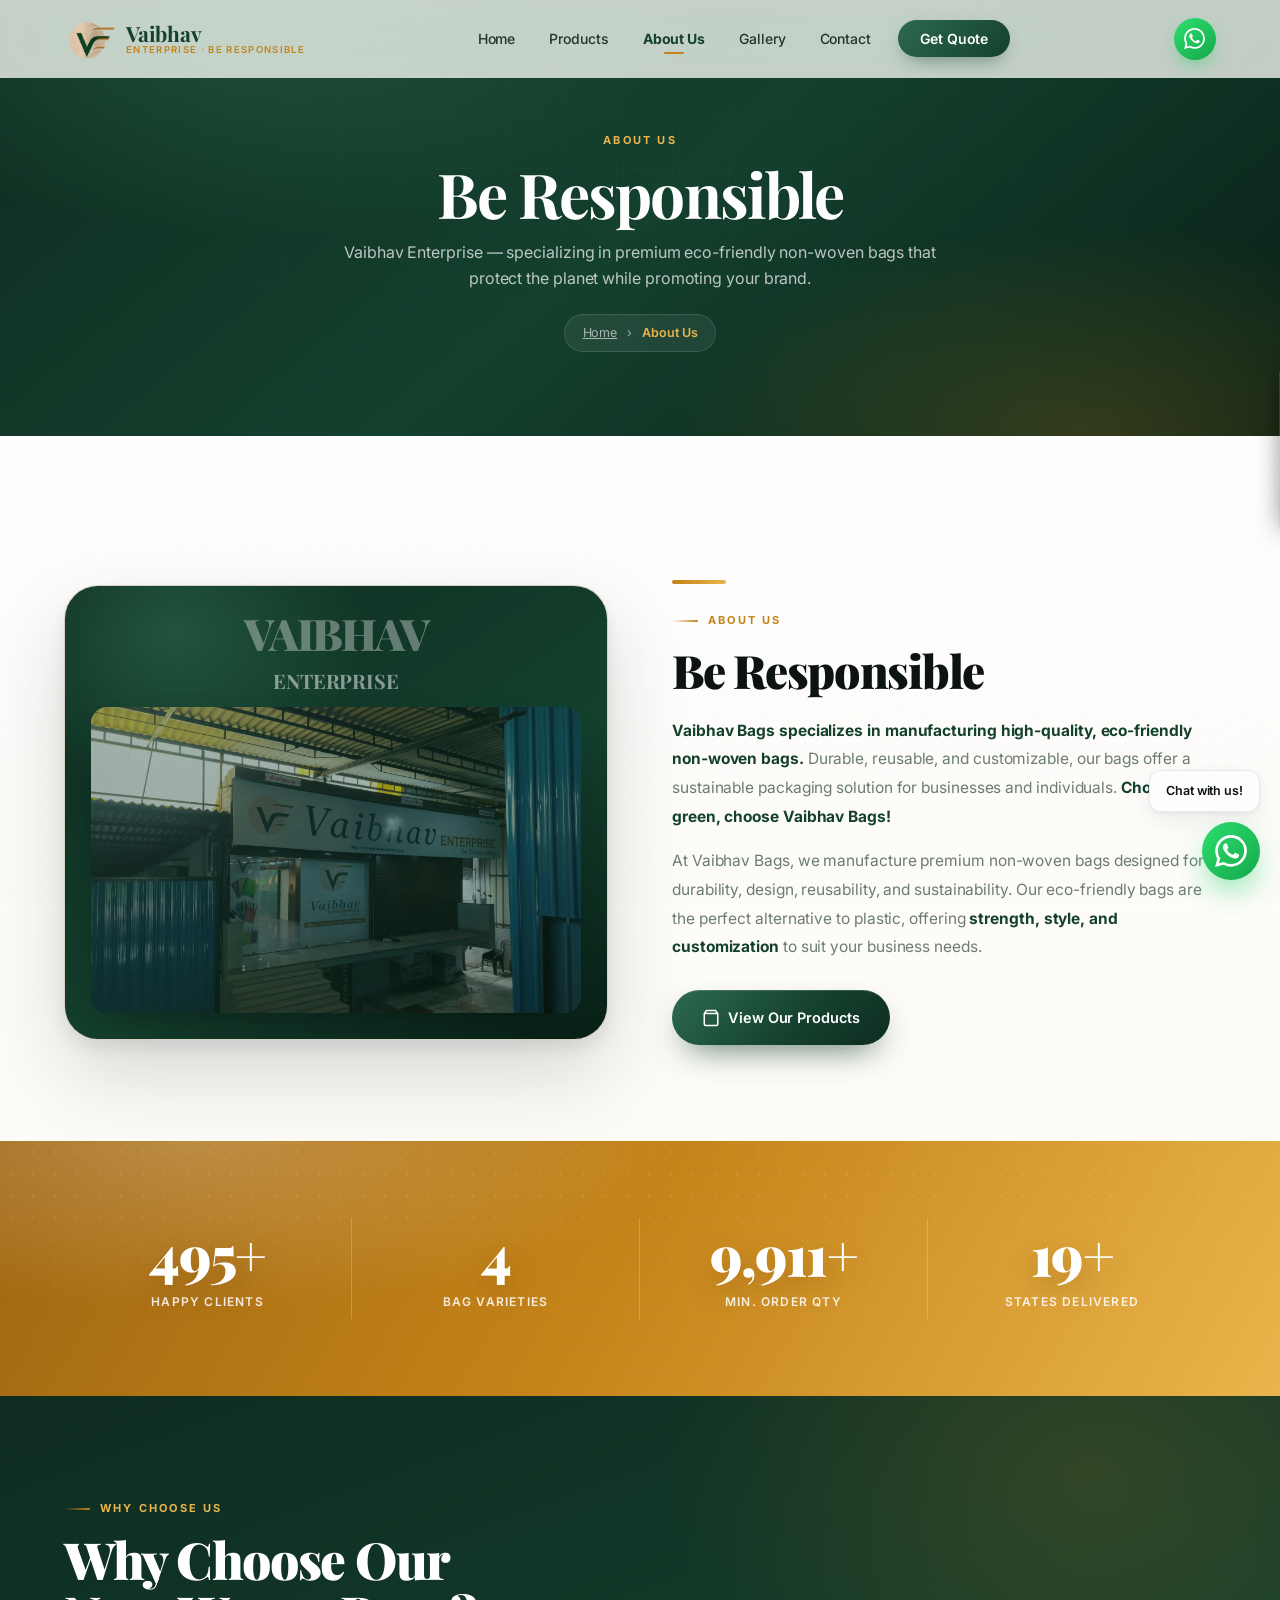
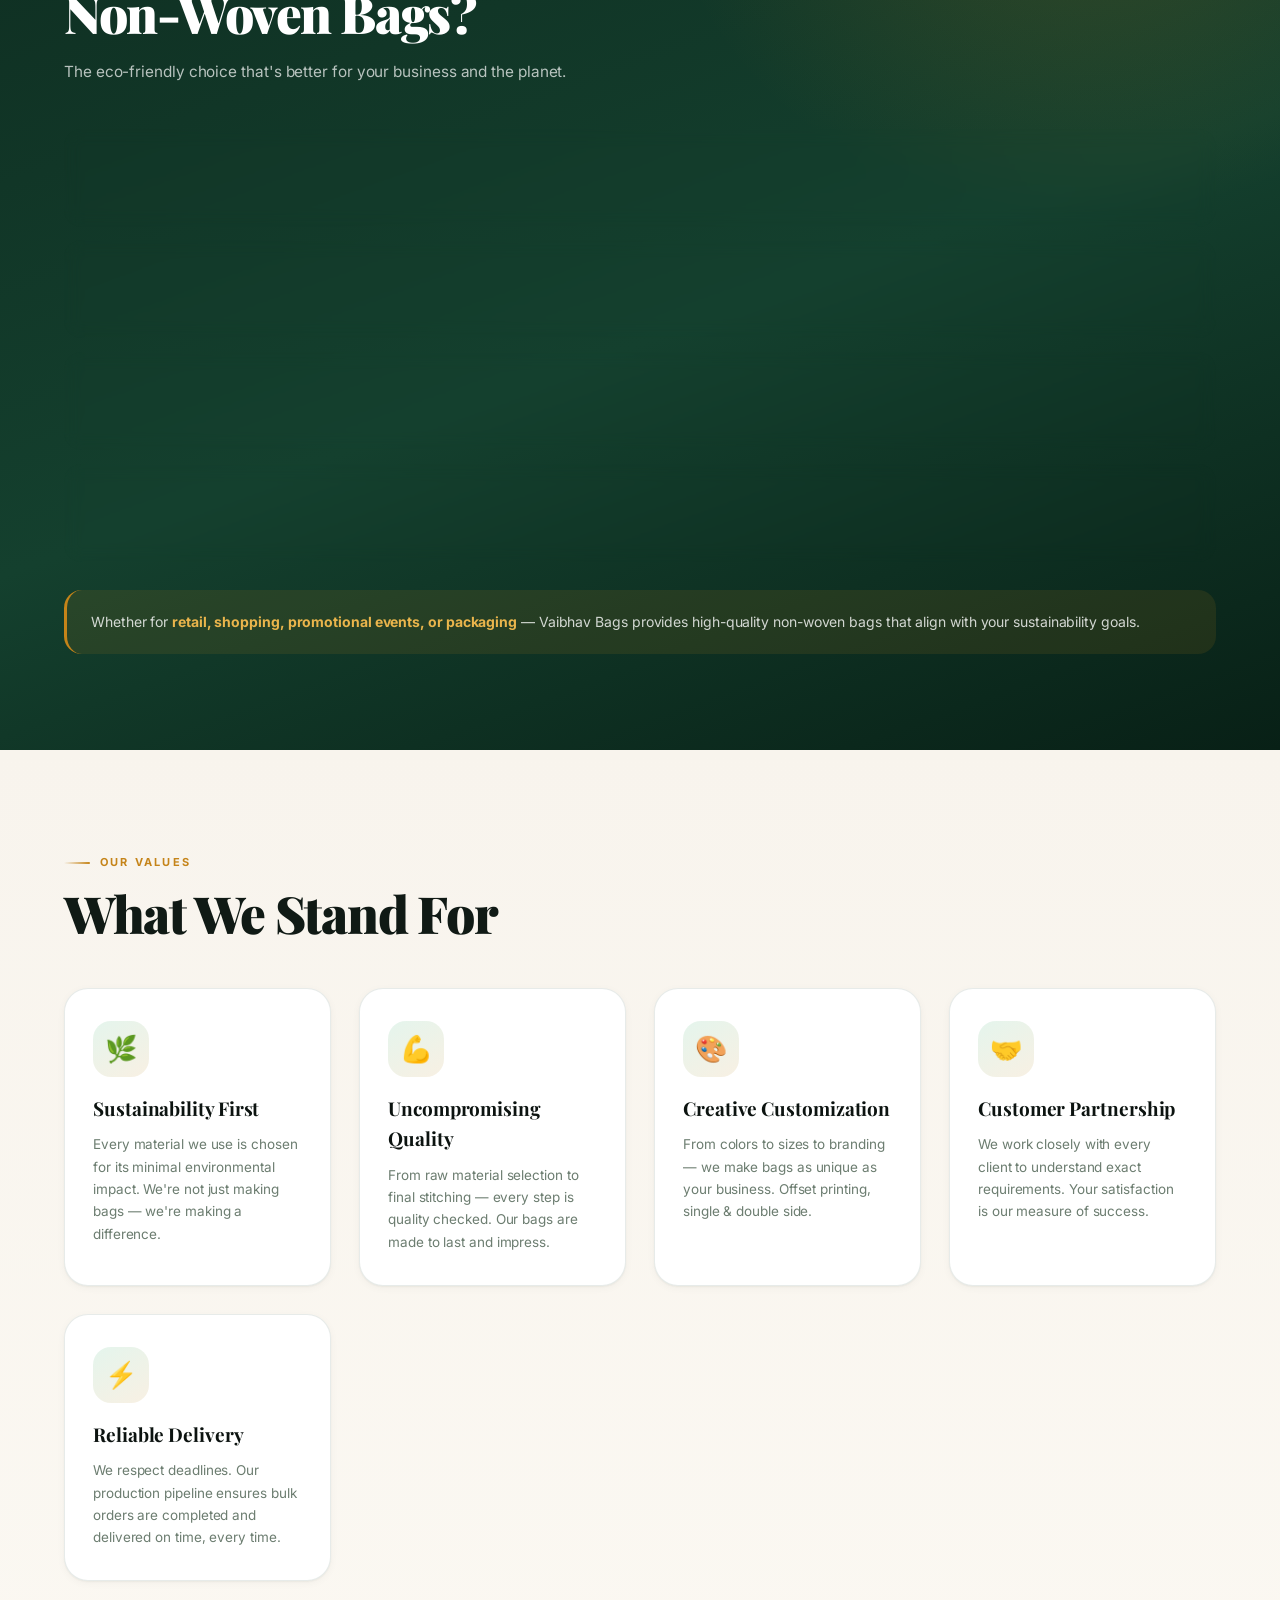
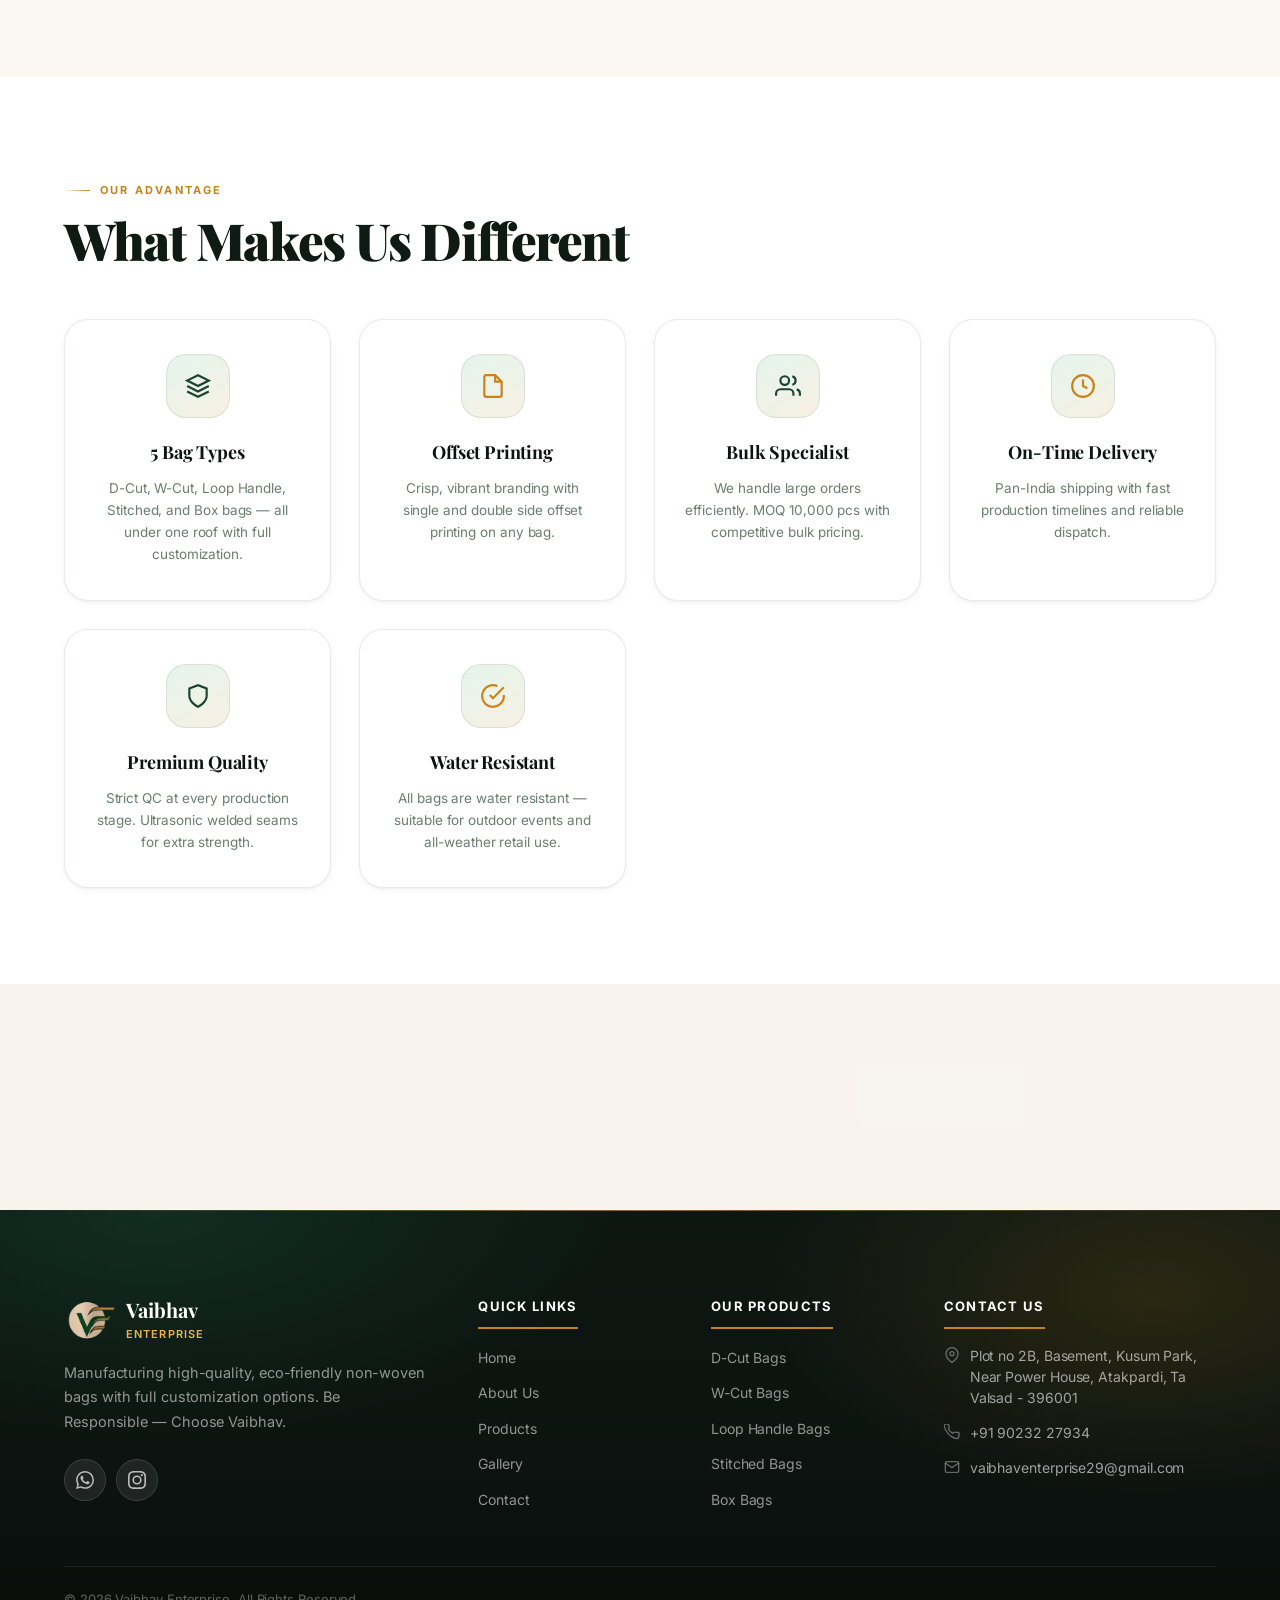
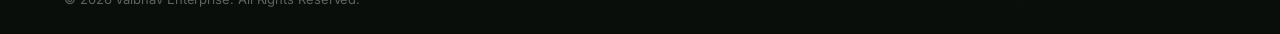
==== commit a859299c: "Drop the Facebook icon and share one social list across pages The Facebook link pointed at href="#"," ====
--- a/about.html
+++ b/about.html
@@ -49,7 +49,7 @@
   <link
     href="https://fonts.googleapis.com/css2?family=Playfair+Display:ital,wght@0,500;0,600;0,700;0,800;0,900;1,600&amp;family=Inter:wght@300;400;500;600;700;800&amp;display=swap"
     rel="stylesheet" />
-  <link rel="stylesheet" href="style.css?v=6" />
+  <link rel="stylesheet" href="style.css?v=8" />
 
   <!-- ============ STRUCTURED DATA (JSON-LD) ============ -->
   <script type="application/ld+json">
@@ -503,8 +503,8 @@
   <div id="auto-popup-placeholder"></div>
 
   <!-- Scripts -->
-  <script src="components.js?v=7"></script>
-  <script src="script.js?v=7"></script>
+  <script src="components.js?v=8"></script>
+  <script src="script.js?v=8"></script>
 </body>
 
 </html>
--- a/style.css
+++ b/style.css
@@ -5408,3 +5408,22 @@
     font-size: 13px;
   }
 }
+
+/* ---------- 21.12 Contact card ke socials ----------
+   .social-btn footer ke dark background ke liye bana hai (white fill).
+   Contact page ka info card cream hai, to wahan white icons lagbhag
+   invisible the. Yahan dark-on-light variant. */
+.contact-socials .social-btn {
+  background: rgba(20, 64, 46, 0.06);
+  border: 1px solid var(--line-strong);
+}
+.contact-socials .social-btn svg {
+  fill: var(--green);
+}
+.contact-socials .social-btn:hover {
+  background: linear-gradient(140deg, var(--green-mid), var(--green));
+  border-color: transparent;
+}
+.contact-socials .social-btn:hover svg {
+  fill: #fff;
+}
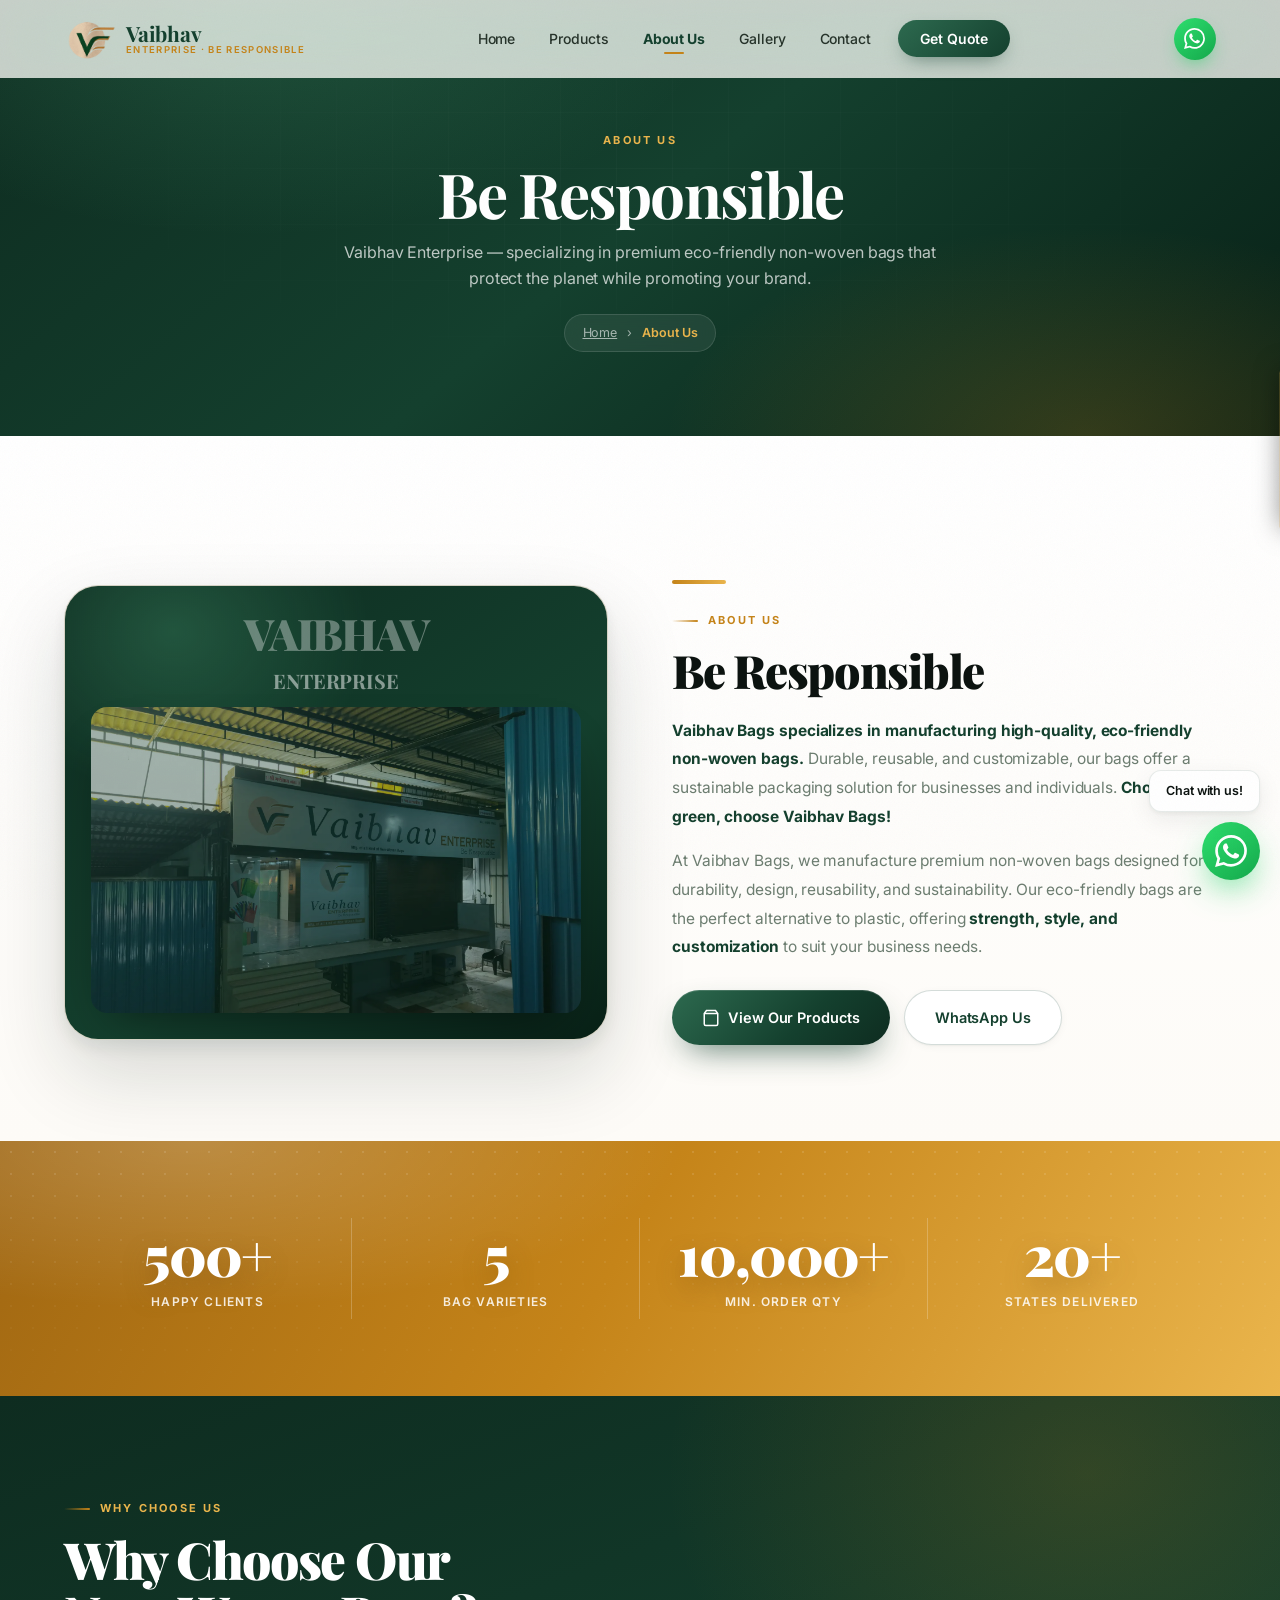
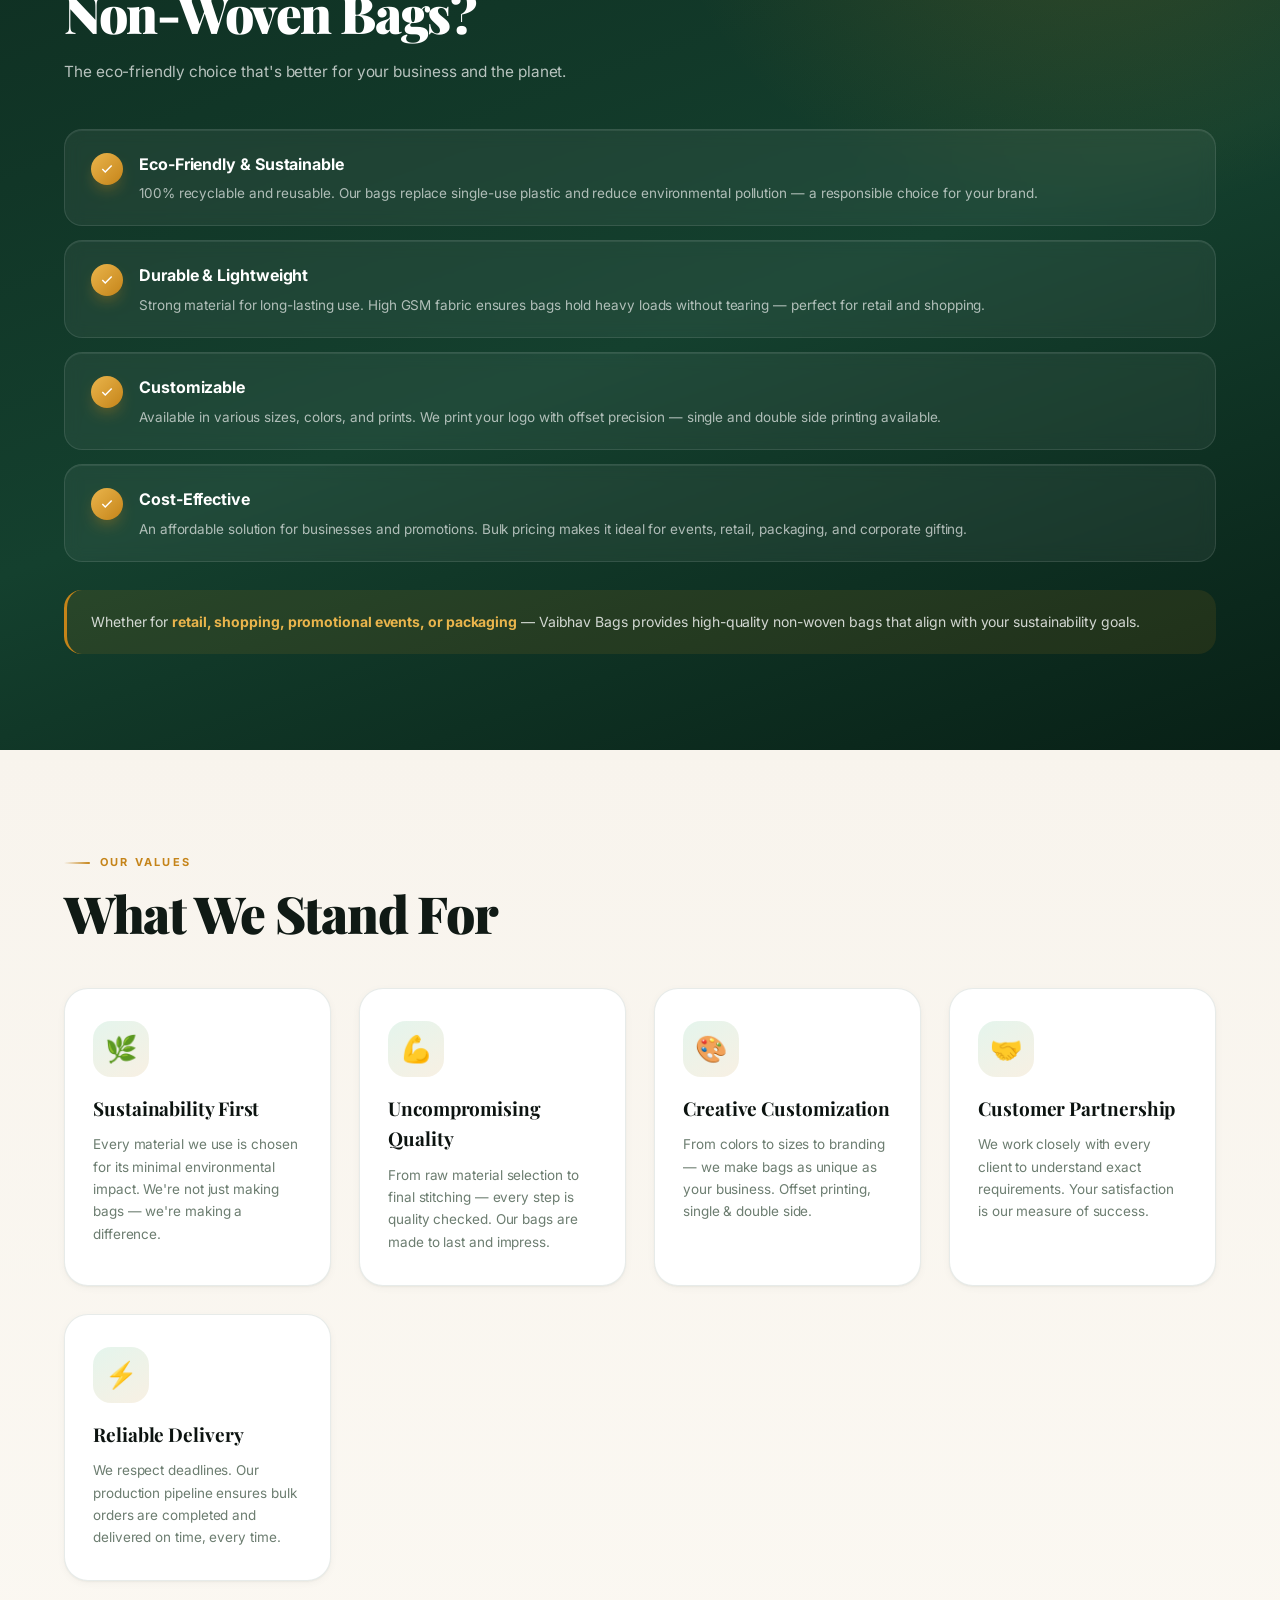
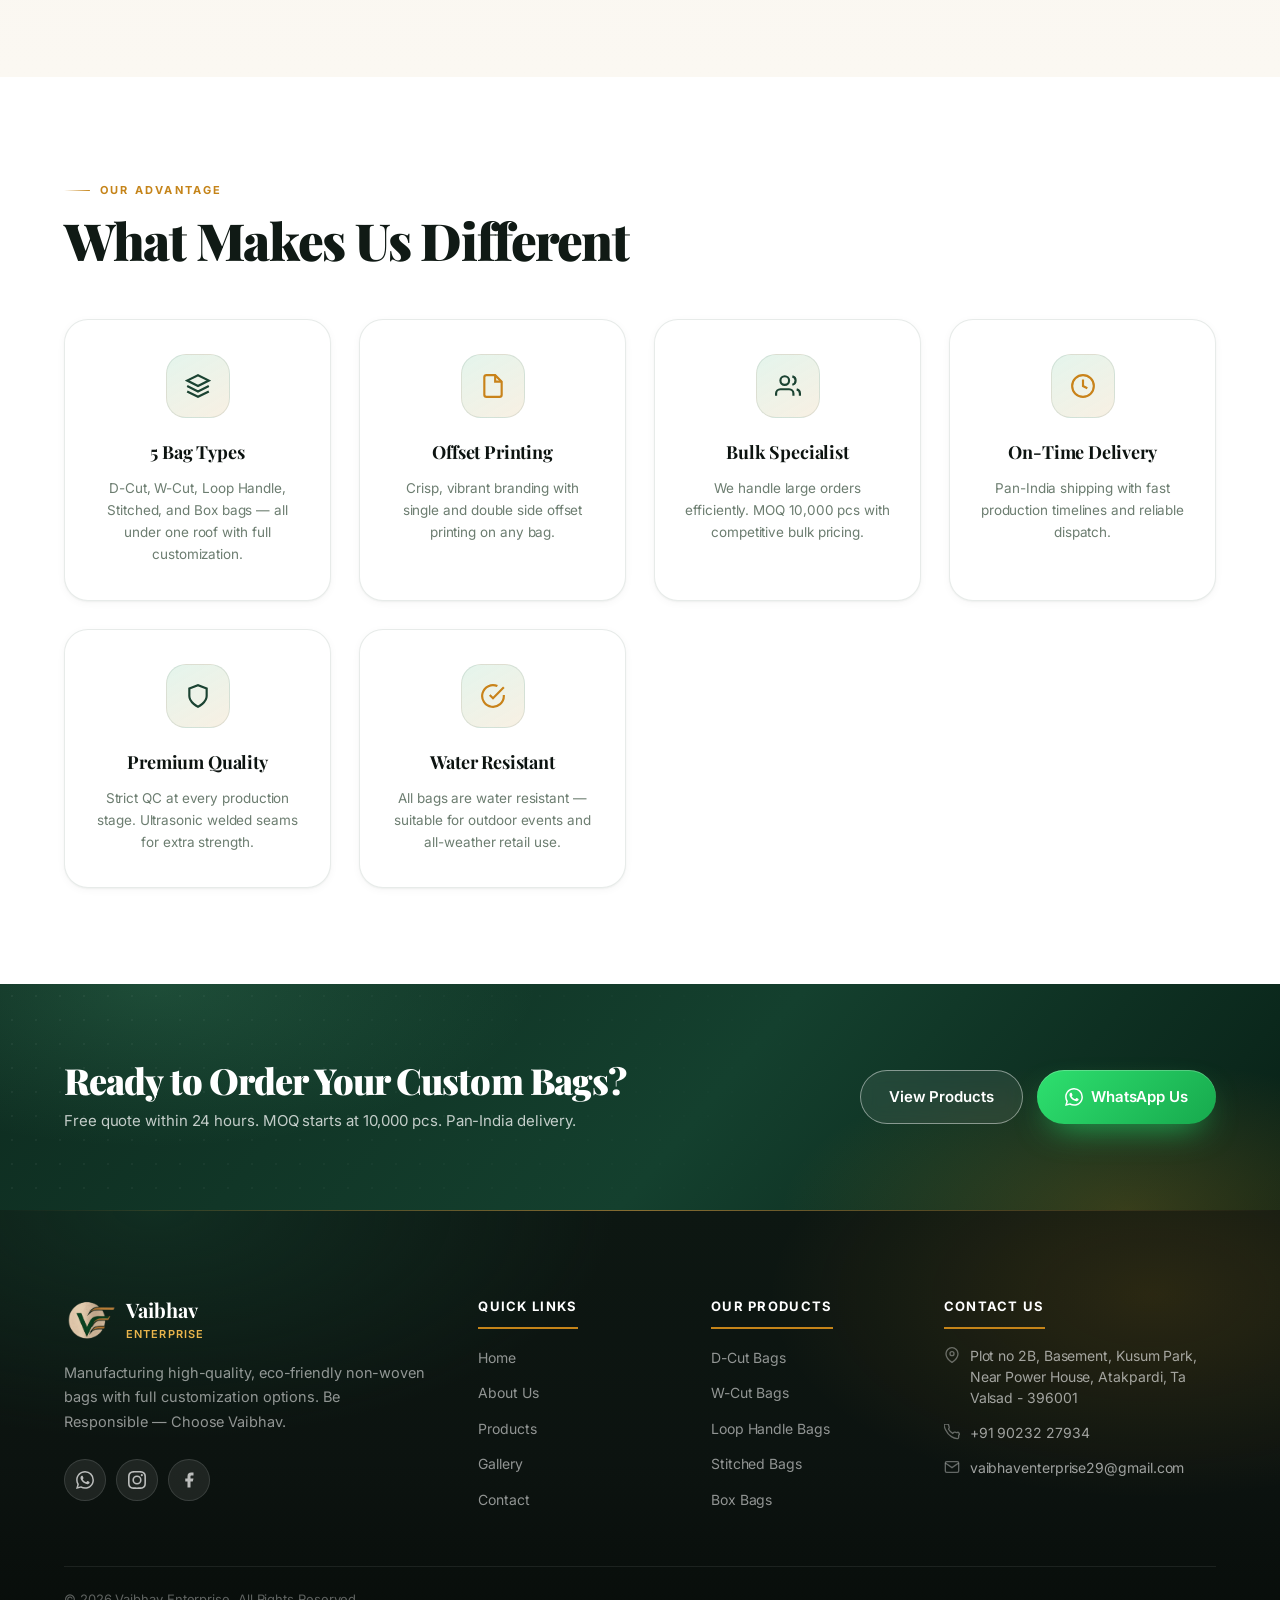
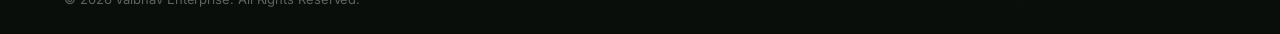
==== commit 7bb1abc2: "Add the Facebook icon back, with the URL as a named placeholder Restores the Facebook glyph and adds" ====
--- a/about.html
+++ b/about.html
@@ -503,8 +503,8 @@
   <div id="auto-popup-placeholder"></div>
 
   <!-- Scripts -->
-  <script src="components.js?v=8"></script>
-  <script src="script.js?v=8"></script>
+  <script src="components.js?v=9"></script>
+  <script src="script.js?v=9"></script>
 </body>
 
 </html>
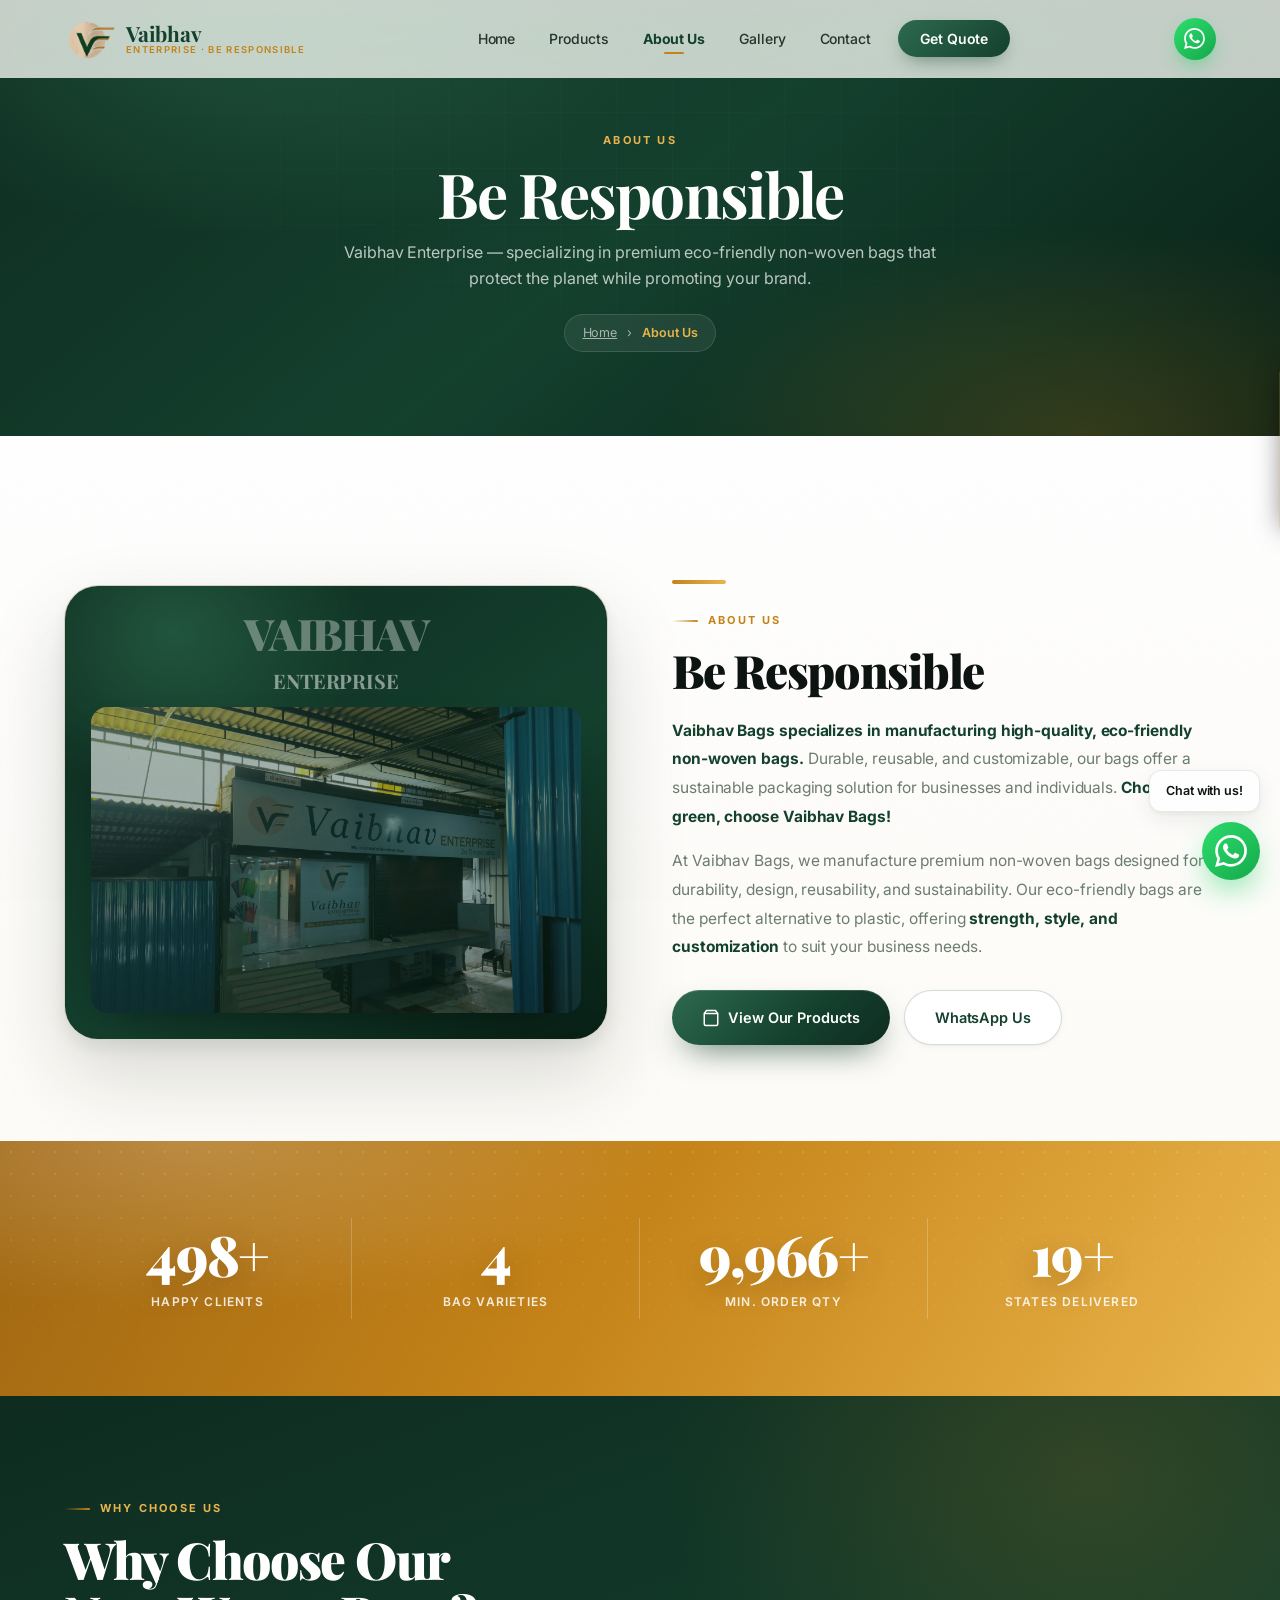
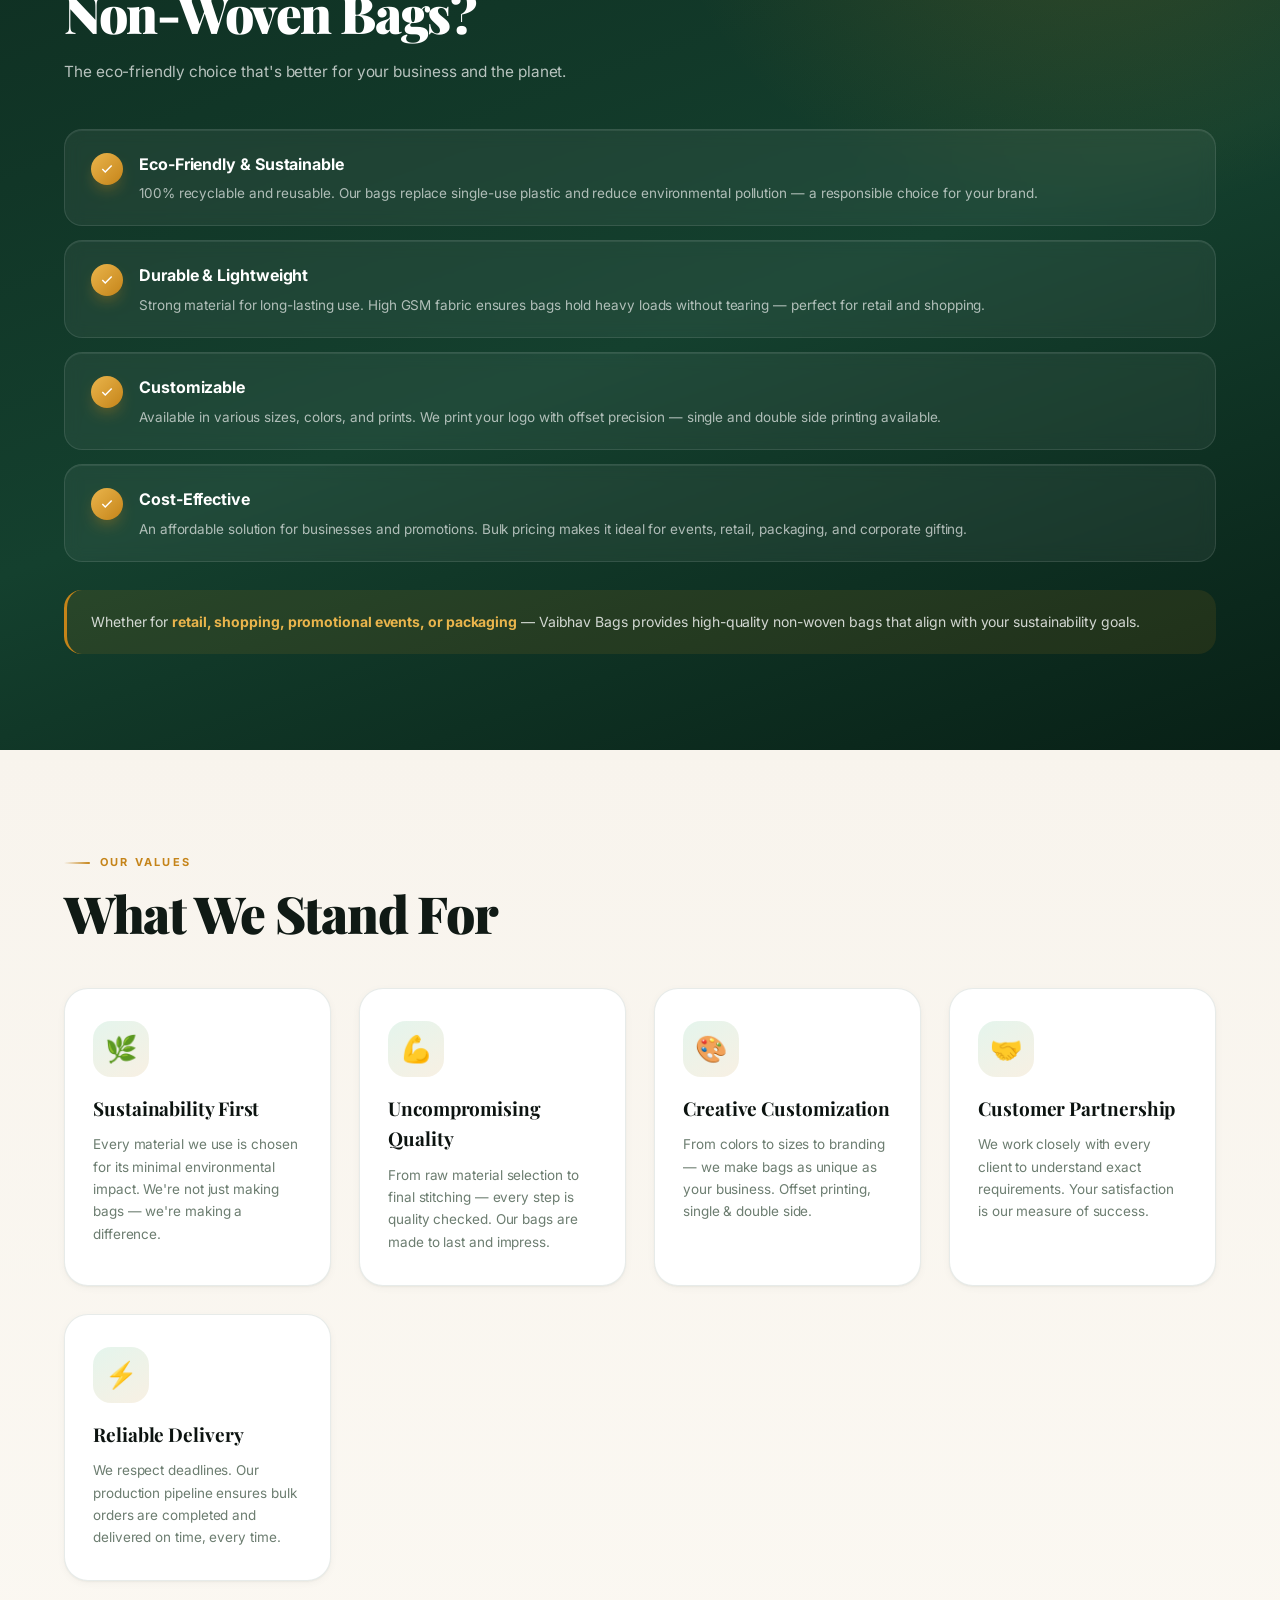
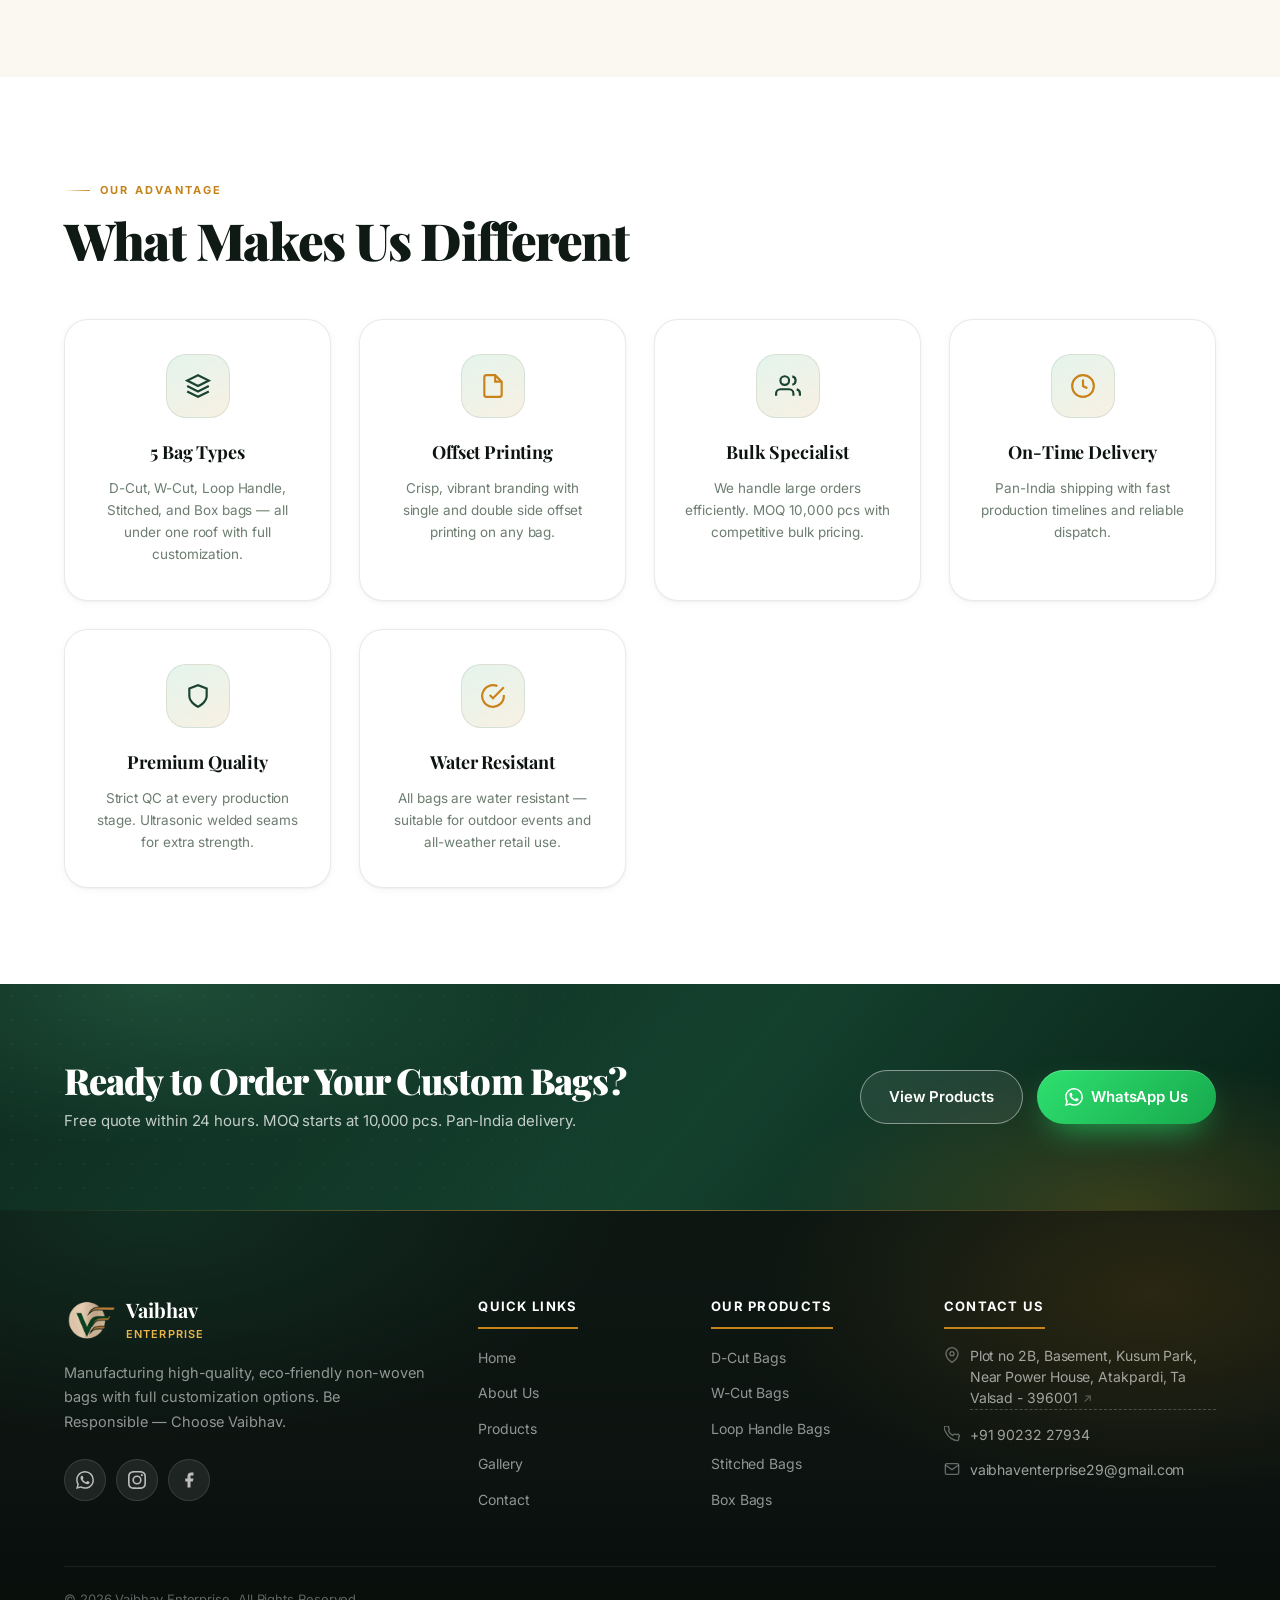
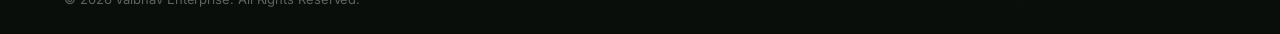
==== commit aa6498db: "Make the address open Google Maps Clicking the location now opens Google Maps — in the browser on de" ====
--- a/about.html
+++ b/about.html
@@ -49,7 +49,7 @@
   <link
     href="https://fonts.googleapis.com/css2?family=Playfair+Display:ital,wght@0,500;0,600;0,700;0,800;0,900;1,600&amp;family=Inter:wght@300;400;500;600;700;800&amp;display=swap"
     rel="stylesheet" />
-  <link rel="stylesheet" href="style.css?v=8" />
+  <link rel="stylesheet" href="style.css?v=10" />
 
   <!-- ============ STRUCTURED DATA (JSON-LD) ============ -->
   <script type="application/ld+json">
@@ -503,8 +503,8 @@
   <div id="auto-popup-placeholder"></div>
 
   <!-- Scripts -->
-  <script src="components.js?v=9"></script>
-  <script src="script.js?v=9"></script>
+  <script src="components.js?v=10"></script>
+  <script src="script.js?v=10"></script>
 </body>
 
 </html>
--- a/style.css
+++ b/style.css
@@ -5427,3 +5427,50 @@
 .contact-socials .social-btn:hover svg {
   fill: #fff;
 }
+
+/* ---------- 21.13 Map link ----------
+   Address ab Google Maps kholta hai, to clickable dikhna chahiye. */
+.map-link {
+  cursor: pointer;
+  text-decoration: none;
+  border-bottom: 1px dashed currentColor;
+  padding-bottom: 1px;
+  transition: color var(--t-fast), border-color var(--t-fast);
+}
+.map-link::after {
+  /* chhota "bahar khulega" ishaara */
+  content: "↗";
+  display: inline-block;
+  margin-left: 5px;
+  font-size: 0.85em;
+  opacity: 0.55;
+  transform: translateY(-1px);
+  transition: transform 0.25s var(--out), opacity var(--t-fast);
+}
+.map-link:hover::after {
+  transform: translate(2px, -3px);
+  opacity: 1;
+}
+
+/* Footer — halka text, gold par hover */
+.fc-contact .map-link {
+  color: rgba(255, 255, 255, 0.6);
+  border-bottom-color: rgba(255, 255, 255, 0.22);
+}
+.fc-contact .map-link:hover {
+  color: var(--gold-light);
+  border-bottom-color: var(--gold-light);
+}
+
+/* Contact card — light background */
+.contact-detail .map-link {
+  display: inline-block;
+  font-size: 14px;
+  color: var(--muted);
+  line-height: 1.5;
+  border-bottom-color: rgba(20, 64, 46, 0.25);
+}
+.contact-detail .map-link:hover {
+  color: var(--green);
+  border-bottom-color: var(--green);
+}
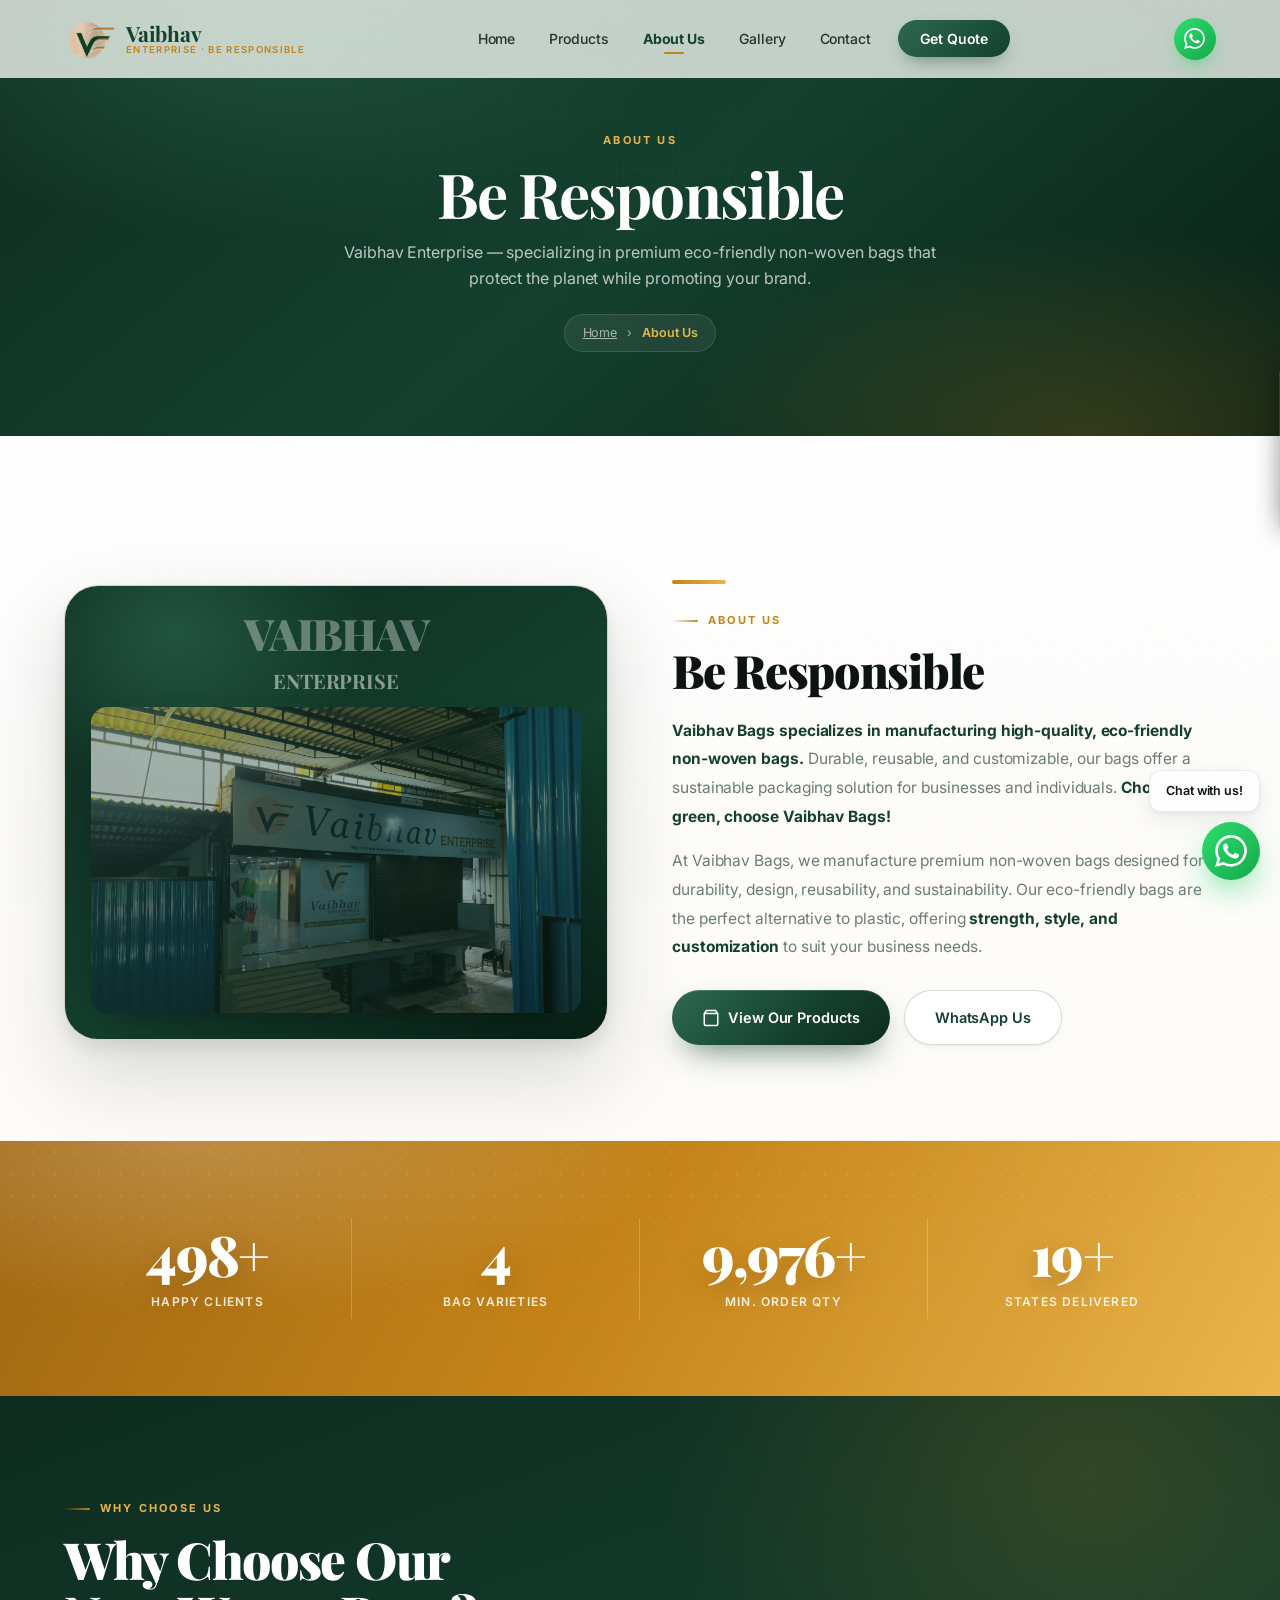
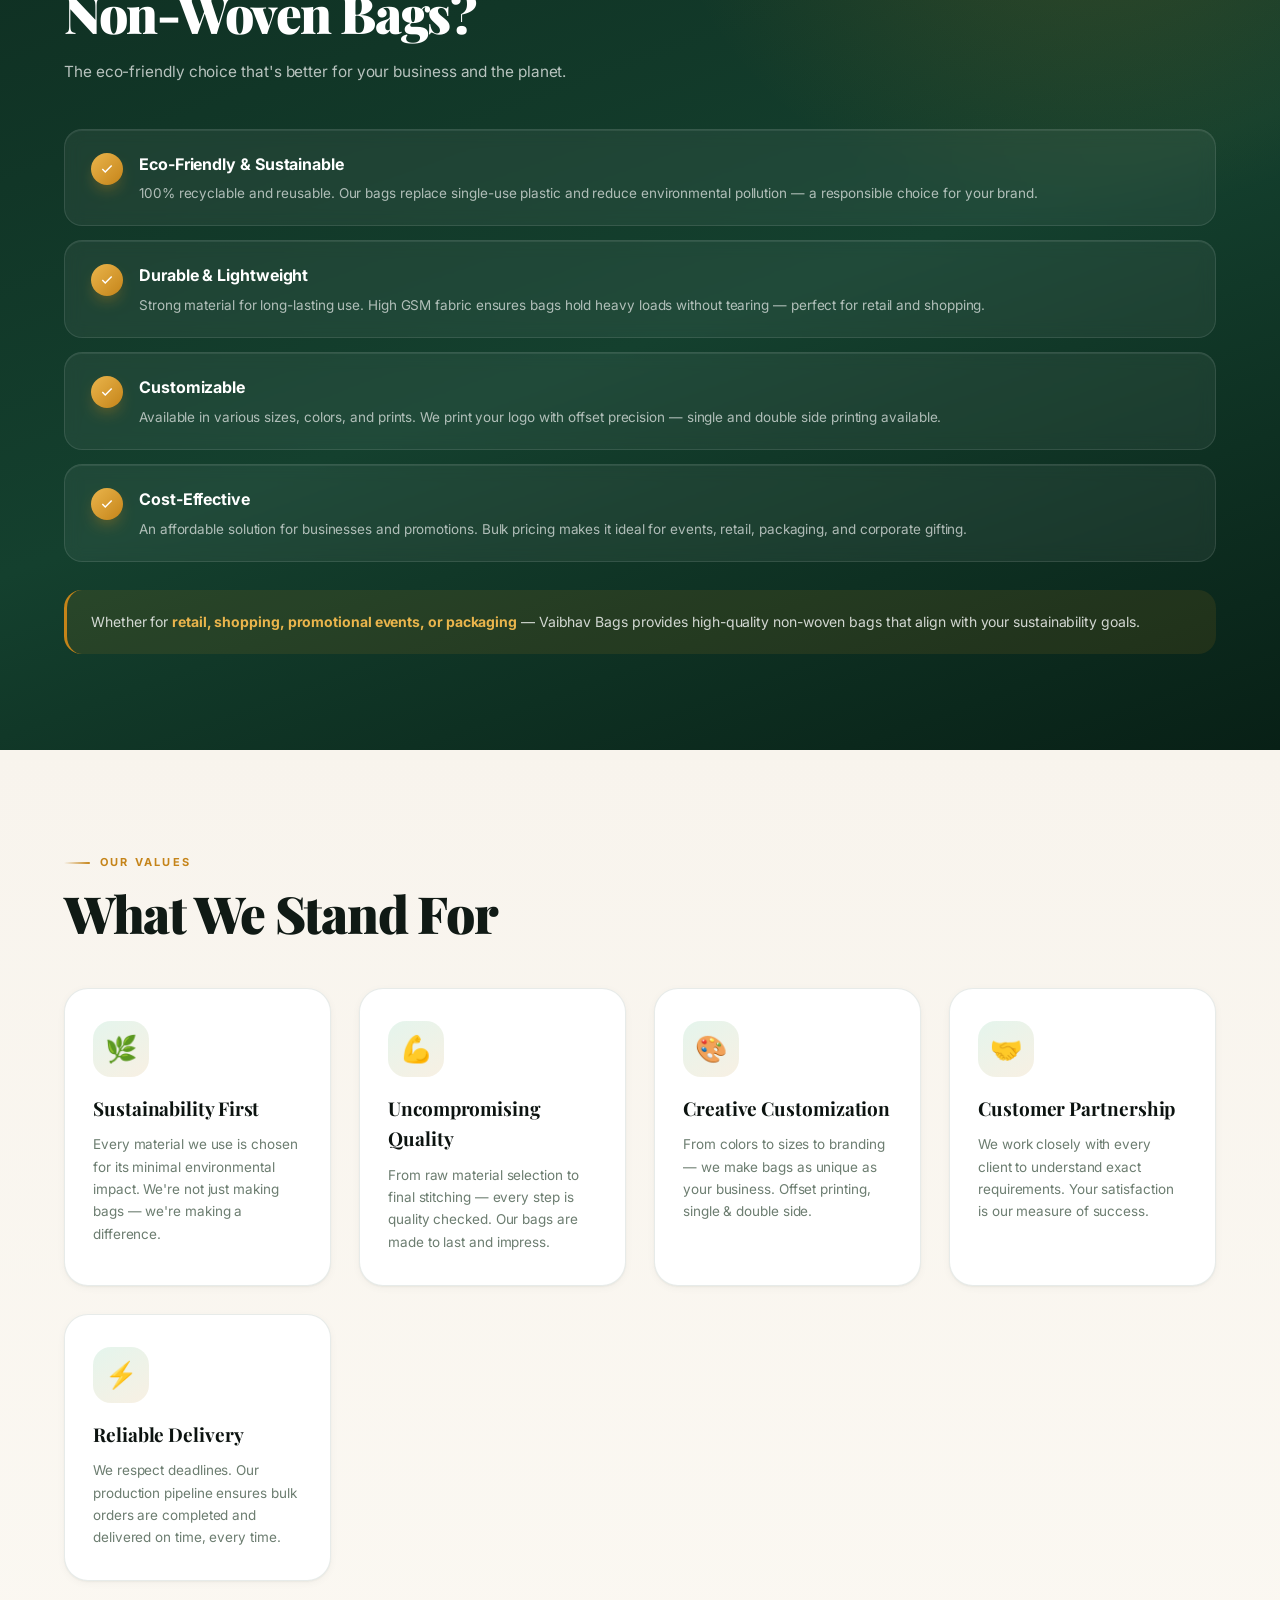
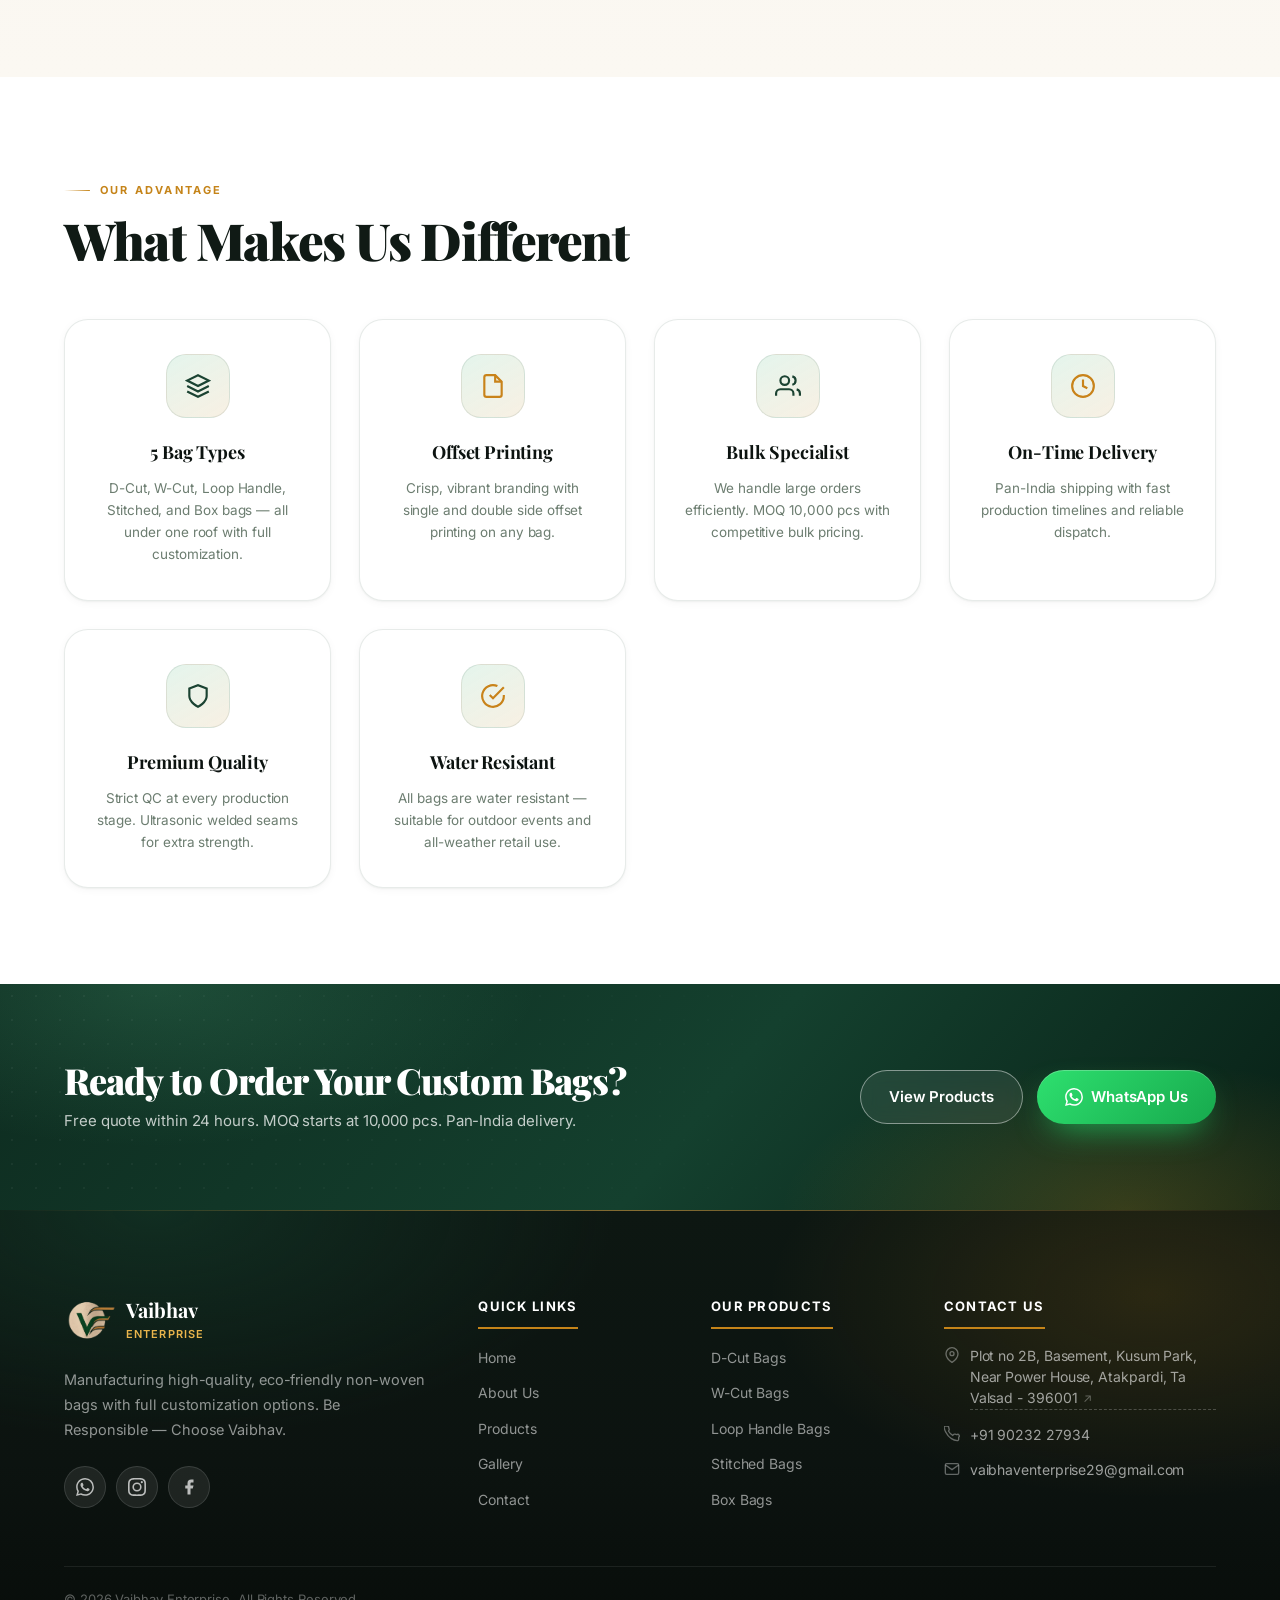
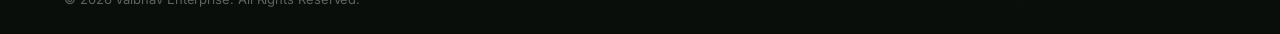
==== commit 349bbd3a: "Make the footer logo link to the home page The footer logo was a plain <img> — the navbar logo has a" ====
--- a/about.html
+++ b/about.html
@@ -49,7 +49,7 @@
   <link
     href="https://fonts.googleapis.com/css2?family=Playfair+Display:ital,wght@0,500;0,600;0,700;0,800;0,900;1,600&amp;family=Inter:wght@300;400;500;600;700;800&amp;display=swap"
     rel="stylesheet" />
-  <link rel="stylesheet" href="style.css?v=10" />
+  <link rel="stylesheet" href="style.css?v=11" />
 
   <!-- ============ STRUCTURED DATA (JSON-LD) ============ -->
   <script type="application/ld+json">
@@ -503,8 +503,8 @@
   <div id="auto-popup-placeholder"></div>
 
   <!-- Scripts -->
-  <script src="components.js?v=10"></script>
-  <script src="script.js?v=10"></script>
+  <script src="components.js?v=11"></script>
+  <script src="script.js?v=11"></script>
 </body>
 
 </html>
--- a/style.css
+++ b/style.css
@@ -5474,3 +5474,28 @@
   color: var(--green);
   border-bottom-color: var(--green);
 }
+
+/* ---------- 21.14 Footer logo ab home link hai ----------
+   Navbar logo jaisa hi behaviour. width:fit-content isliye taaki footer
+   column ki poori khaali chaudai clickable na ho jaye. */
+a.footer-brand-wrap {
+  display: inline-flex;
+  width: fit-content;
+  align-items: center;
+  transition: opacity var(--t-fast);
+}
+a.footer-brand-wrap:hover {
+  opacity: 0.95;
+}
+a.footer-brand-wrap .nav-logo-img {
+  transition: transform 0.5s var(--spring);
+}
+a.footer-brand-wrap:hover .nav-logo-img {
+  transform: rotate(-6deg) scale(1.06);
+}
+a.footer-brand-wrap:hover .footer-brand-name {
+  color: var(--gold-light);
+}
+.footer-brand-name {
+  transition: color var(--t-fast);
+}
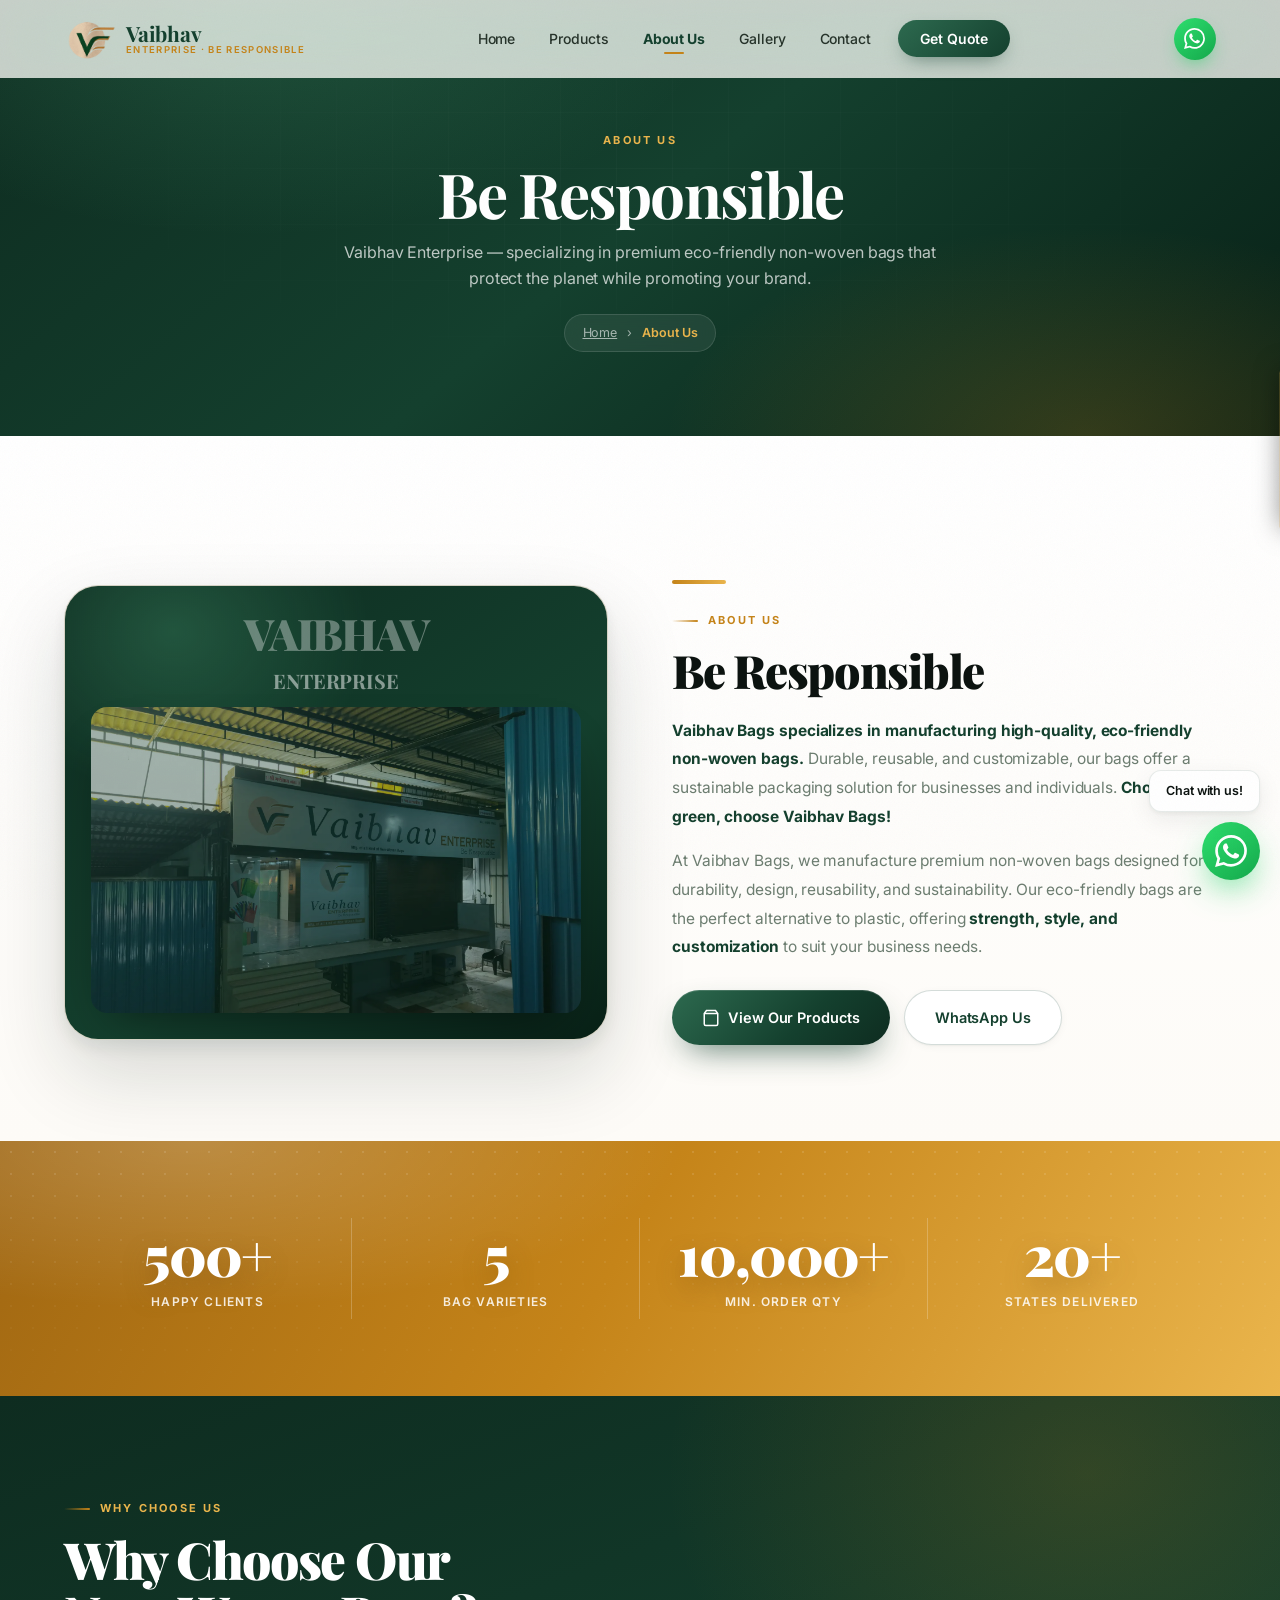
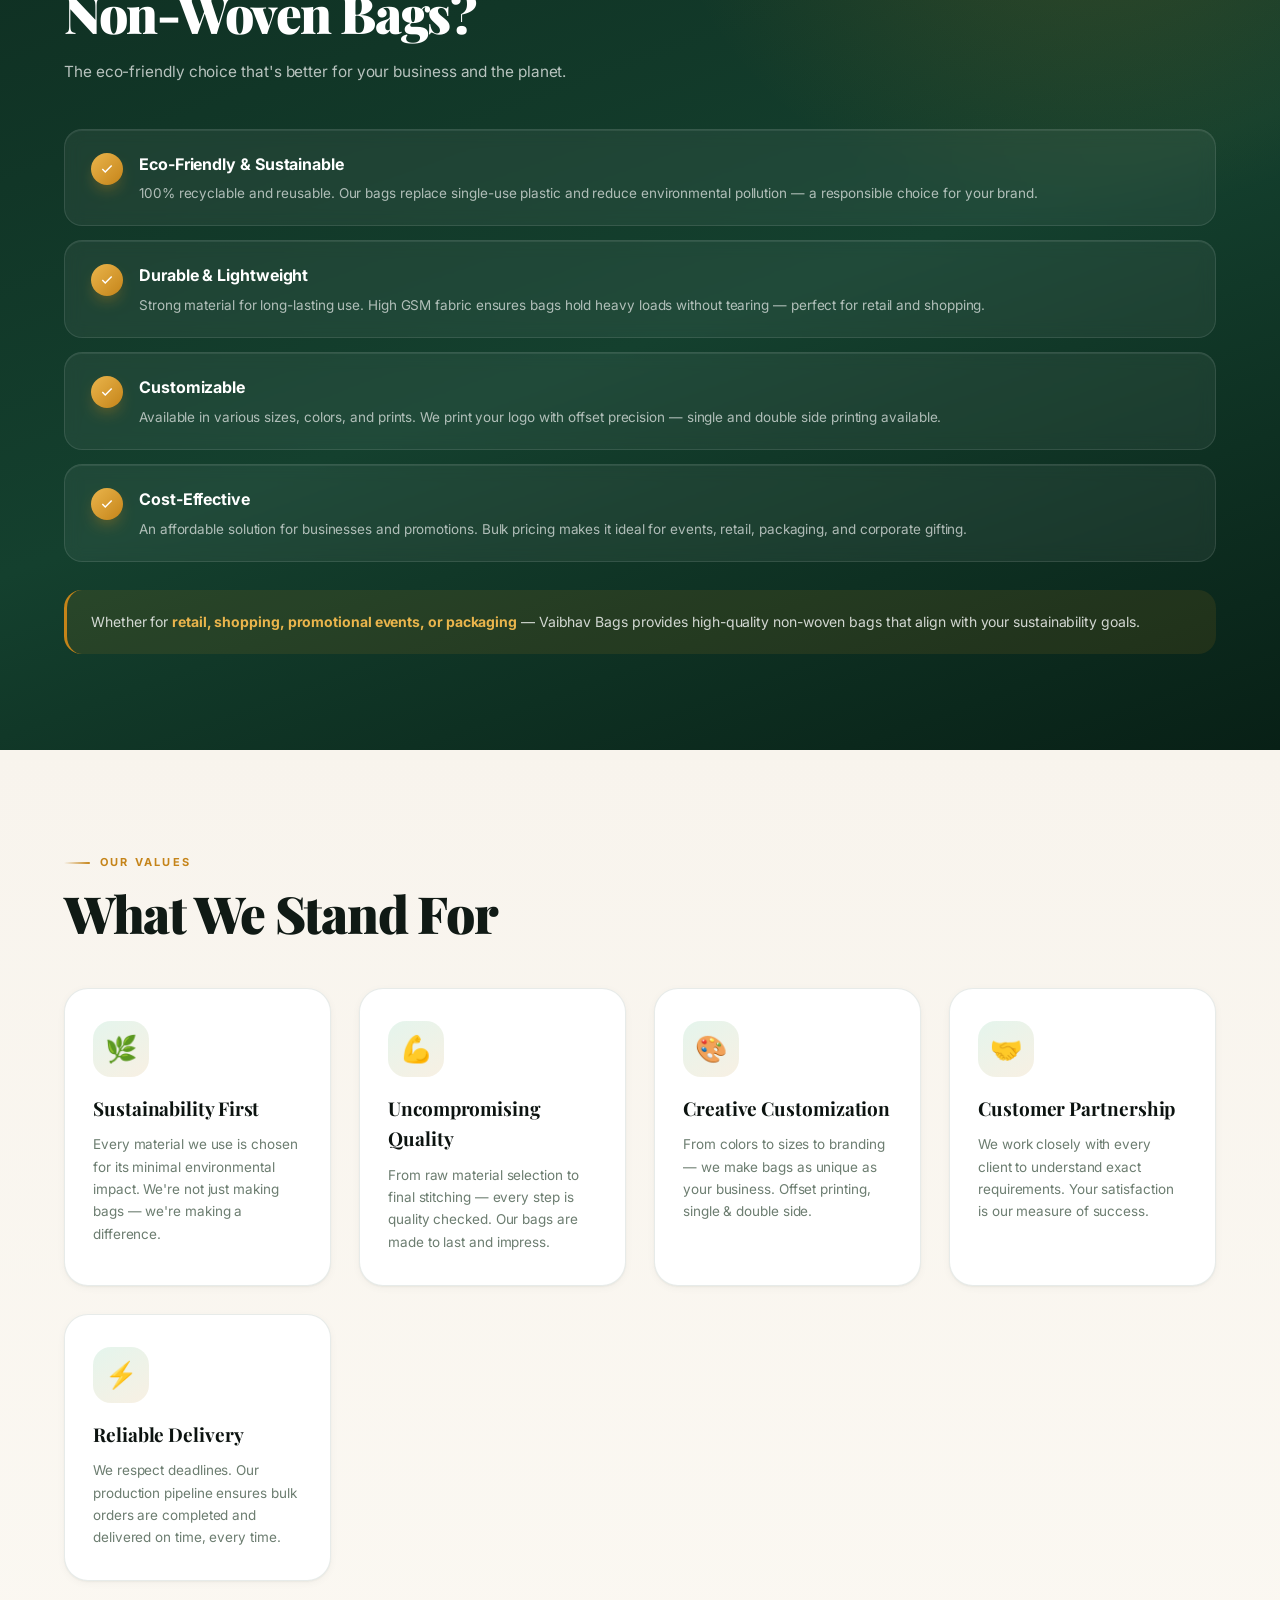
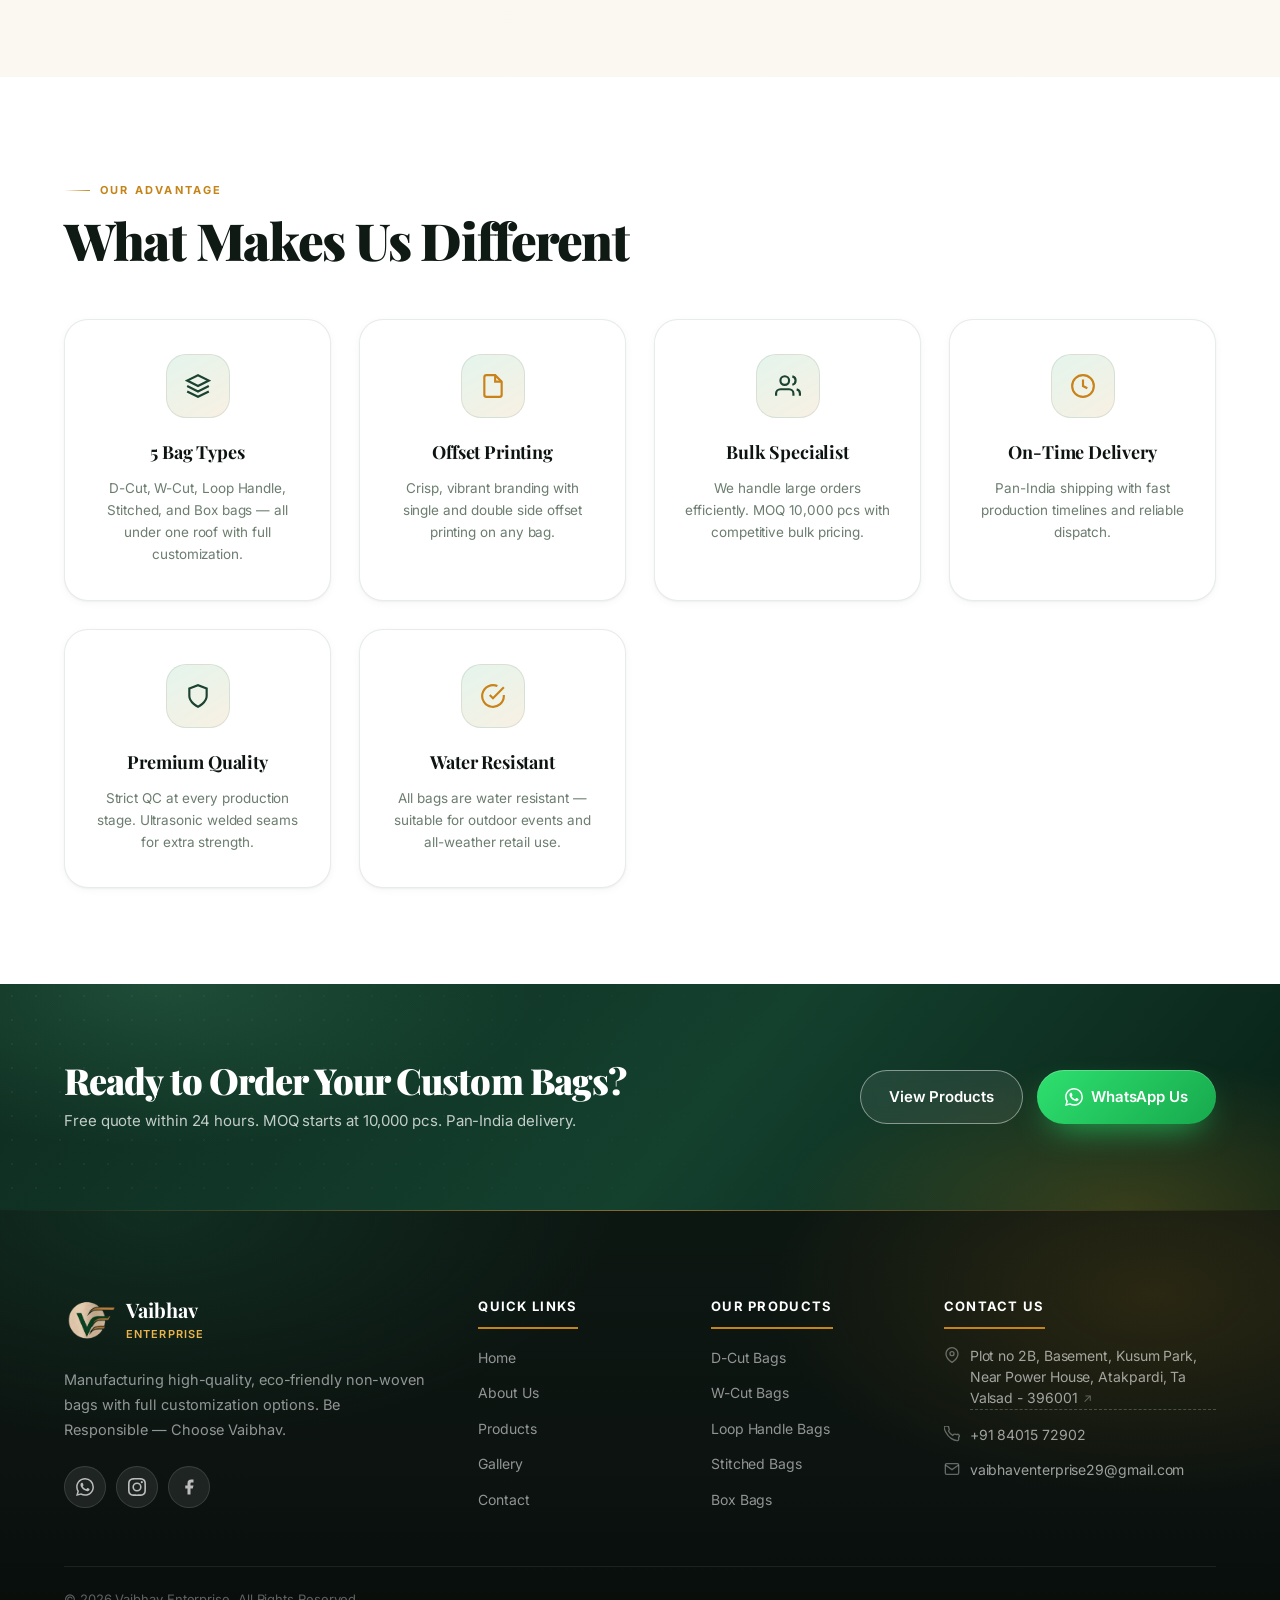
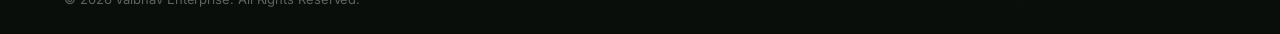
==== commit ffbfaf08: "Switch the public contact number to +91 84015 72902 The site listed the CEO's personal number in eve" ====
--- a/about.html
+++ b/about.html
@@ -75,7 +75,7 @@
             "caption": "Vaibhav Enterprise"
           },
           "image": "https://vaibhaventerprise.com/images/Manufacturing%20Unit.webp",
-          "telephone": "+91-90232-27934",
+          "telephone": "+91-84015-72902",
           "email": "vaibhaventerprise29@gmail.com",
           "priceRange": "$",
           "currenciesAccepted": "INR",
@@ -111,7 +111,7 @@
           ],
           "contactPoint": {
             "@type": "ContactPoint",
-            "telephone": "+91-90232-27934",
+            "telephone": "+91-84015-72902",
             "contactType": "sales",
             "areaServed": "IN",
             "availableLanguage": [
@@ -256,7 +256,7 @@
             </svg>
             View Our Products
           </a>
-          <a href="https://wa.me/919023227934?text=Hi%2C%20I%20want%20to%20know%20more%20about%20Vaibhav%20Enterprise"
+          <a href="https://wa.me/918401572902?text=Hi%2C%20I%20want%20to%20know%20more%20about%20Vaibhav%20Enterprise"
             target="_blank" class="btn btn-outline">
             WhatsApp Us
           </a>
@@ -482,7 +482,7 @@
     </div>
     <div class="products-cta-btns">
       <a href="products.html" class="btn-outline-white">View Products</a>
-      <a href="https://wa.me/919023227934?text=Hi%2C%20I%20want%20a%20free%20quote%20for%20bags" target="_blank"
+      <a href="https://wa.me/918401572902?text=Hi%2C%20I%20want%20a%20free%20quote%20for%20bags" target="_blank"
         class="btn-wa">
         <svg viewBox="0 0 24 24">
           <path
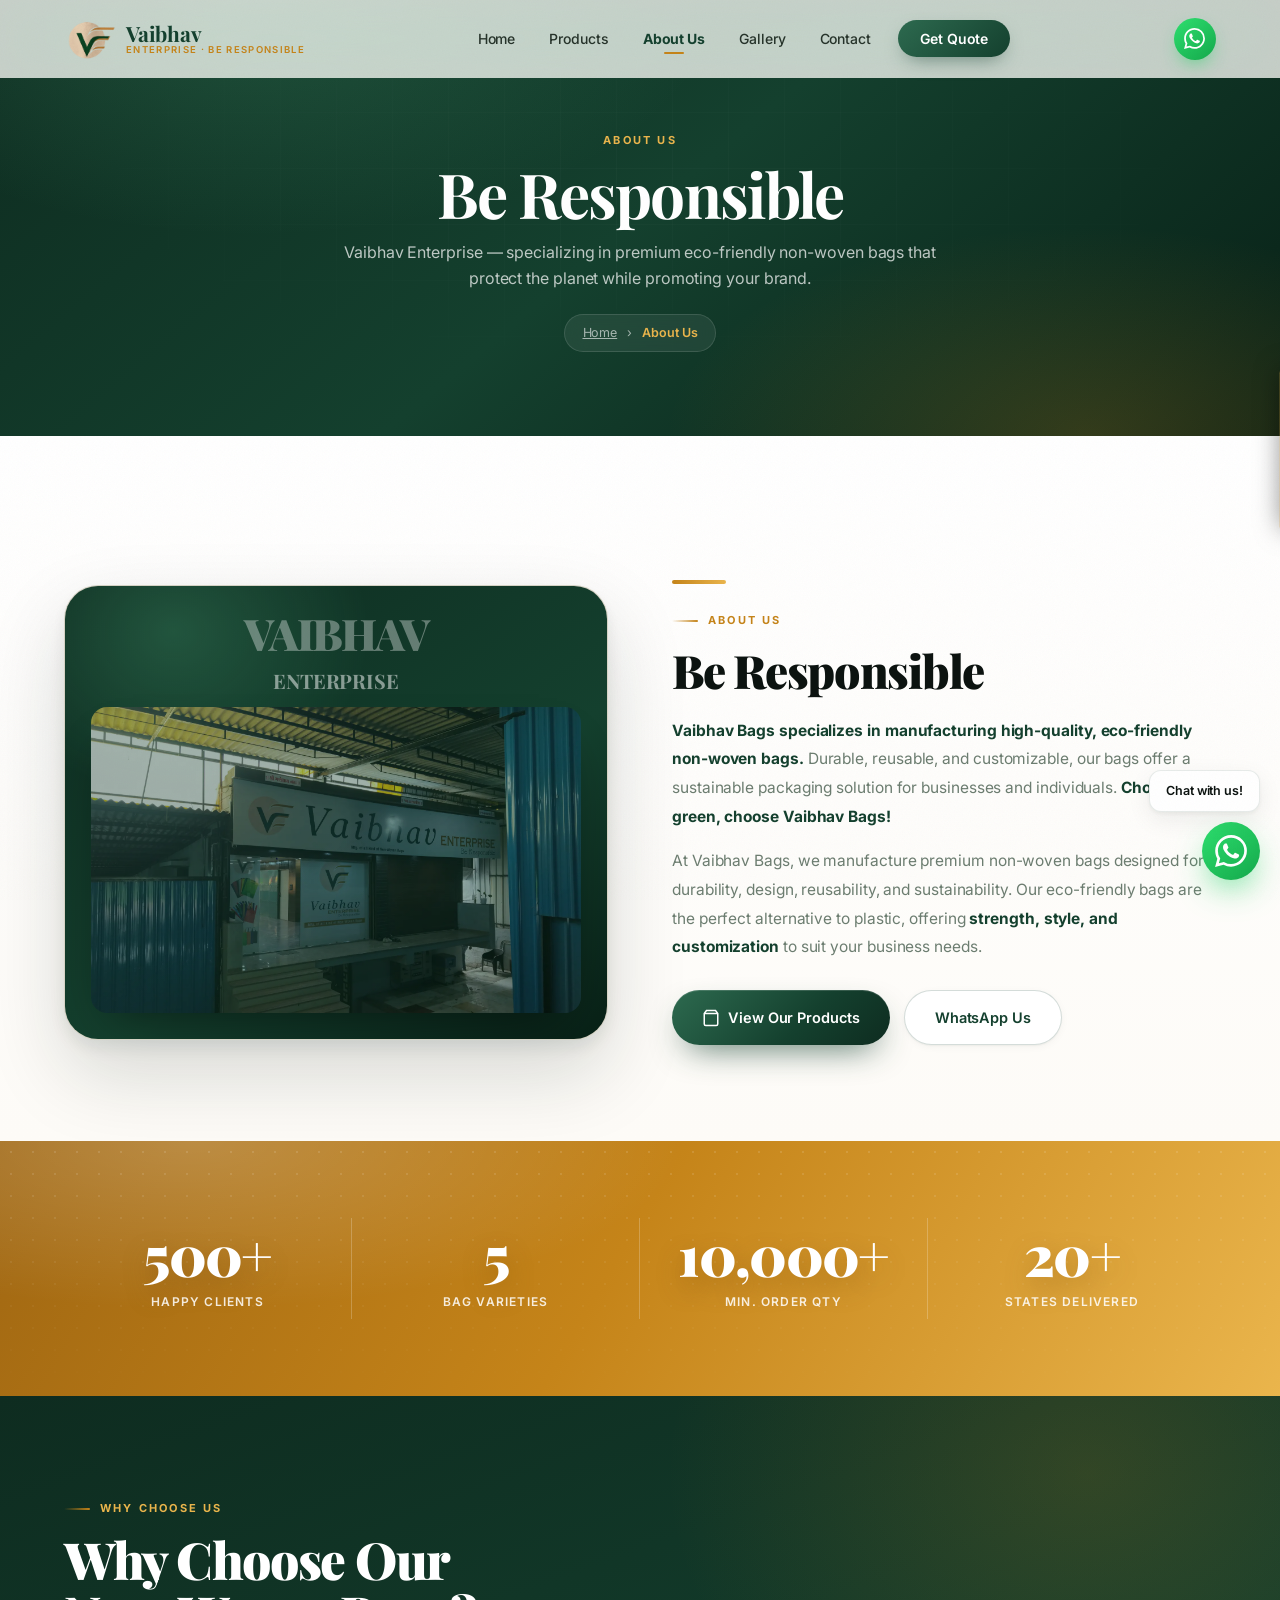
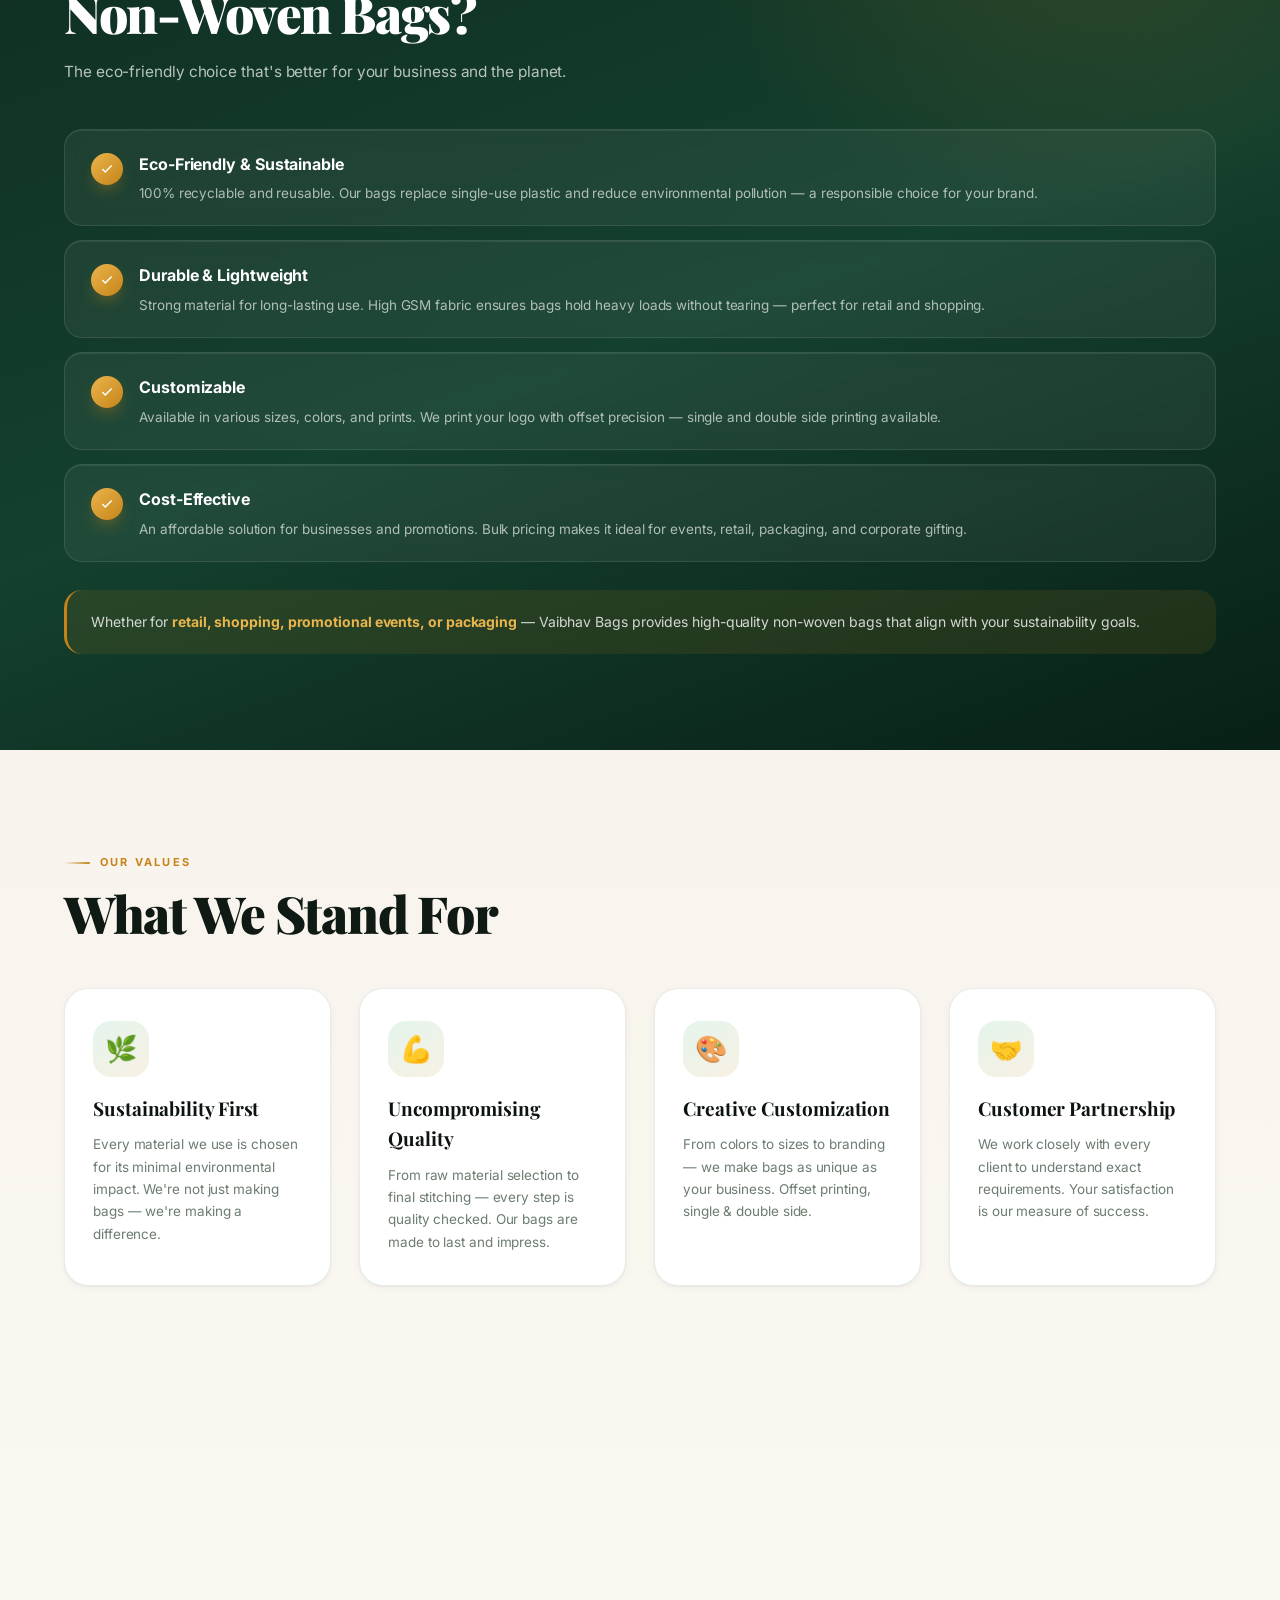
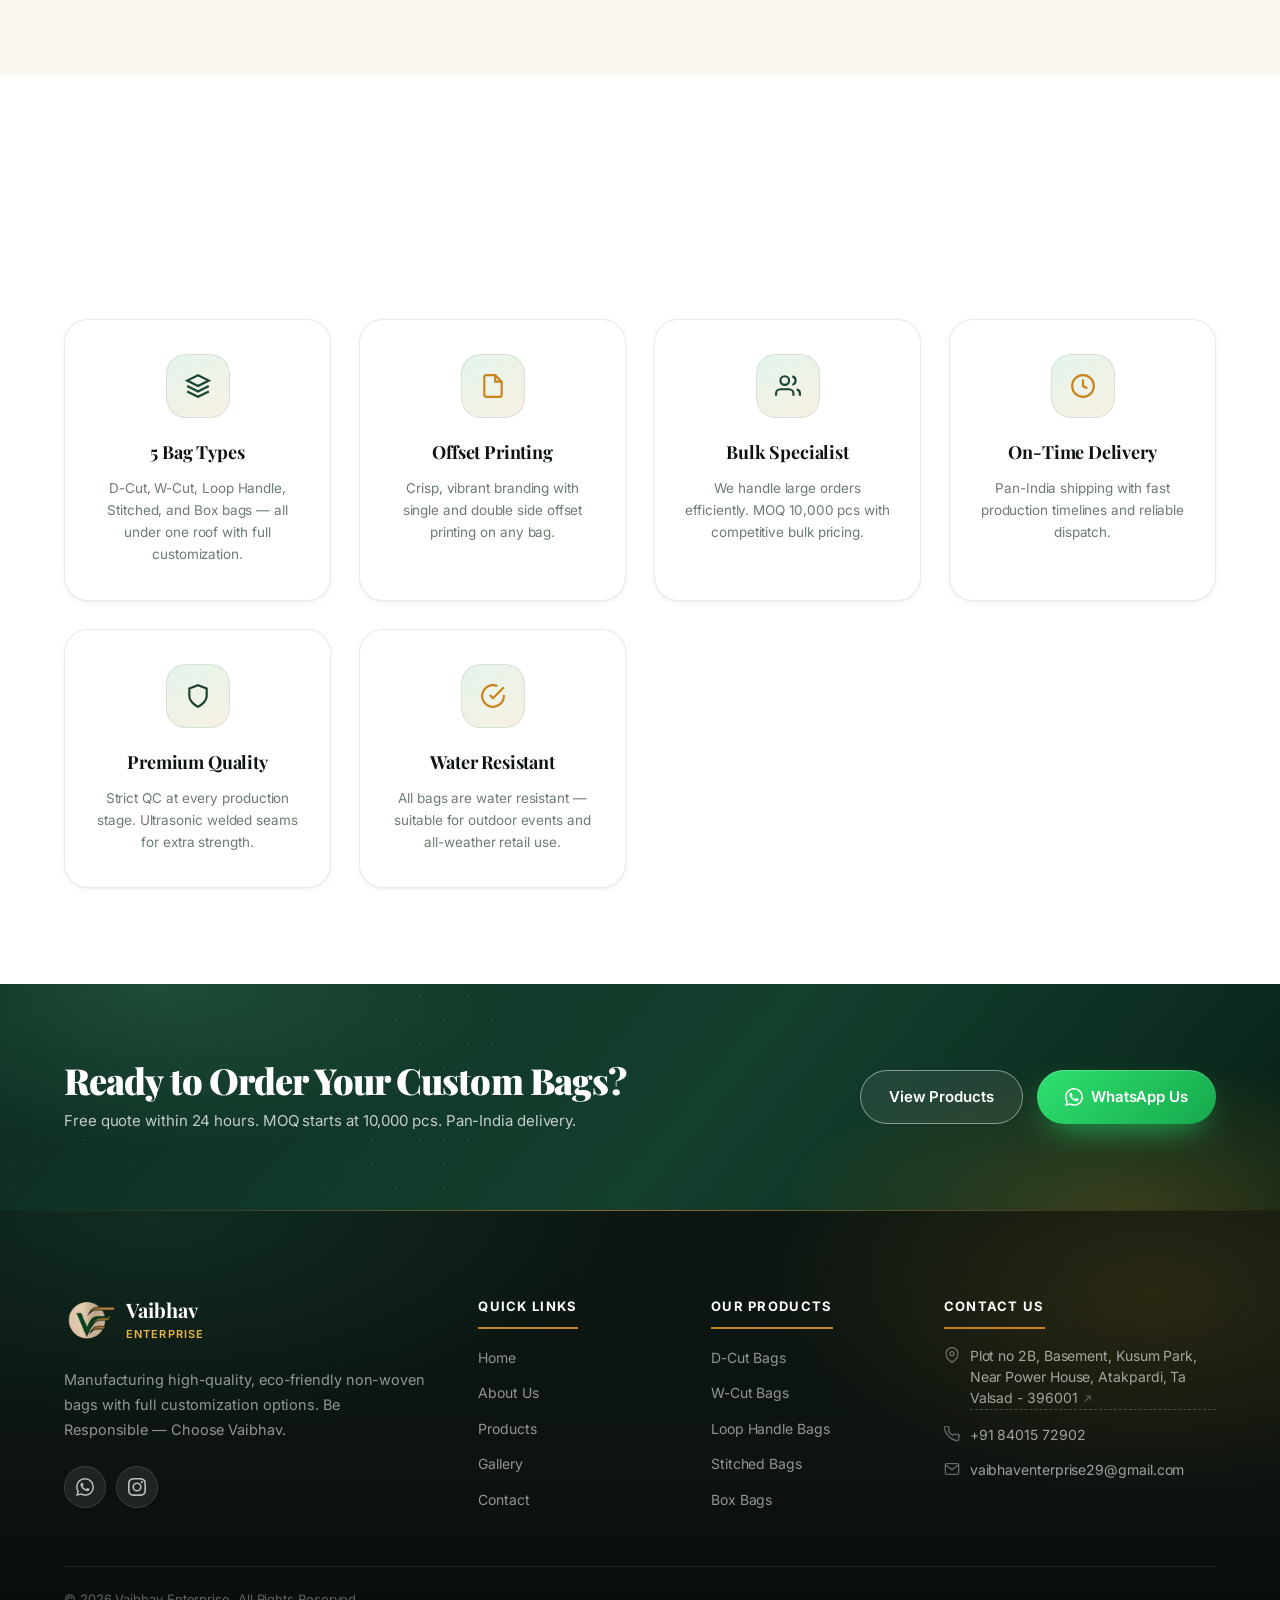
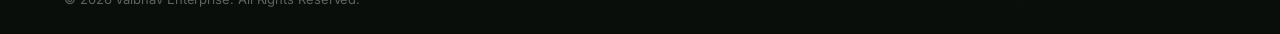
==== commit 1eee2901: "Point canonical URLs at vaibhavbags.com, the domain we actually serve Every canonical, og:url, twitt" ====
--- a/about.html
+++ b/about.html
@@ -8,7 +8,7 @@
   <!-- ============ PRIMARY SEO ============ -->
   <title>About Us | Eco-Friendly Bag Manufacturer in Valsad</title>
   <meta name="description" content="Vaibhav Enterprise makes durable, reusable non-woven bags as a plastic alternative. Learn about our quality process, offset printing capability and bulk order support in Valsad, Gujarat." />
-  <link rel="canonical" href="https://vaibhaventerprise.com/about.html" />
+  <link rel="canonical" href="https://vaibhavbags.com/about" />
   <meta name="robots" content="index, follow, max-image-preview:large, max-snippet:-1, max-video-preview:-1" />
   <meta name="author" content="Vaibhav Enterprise" />
   <meta name="theme-color" content="#14402e" />
@@ -21,10 +21,10 @@
   <meta property="og:type" content="website" />
   <meta property="og:site_name" content="Vaibhav Enterprise" />
   <meta property="og:locale" content="en_IN" />
-  <meta property="og:url" content="https://vaibhaventerprise.com/about.html" />
+  <meta property="og:url" content="https://vaibhavbags.com/about" />
   <meta property="og:title" content="About Us | Eco-Friendly Bag Manufacturer in Valsad" />
   <meta property="og:description" content="Vaibhav Enterprise makes durable, reusable non-woven bags as a plastic alternative. Learn about our quality process, offset printing capability and bulk order support in Valsad, Gujarat." />
-  <meta property="og:image" content="https://vaibhaventerprise.com/images/Manufacturing%20Unit.webp" />
+  <meta property="og:image" content="https://vaibhavbags.com/images/Manufacturing%20Unit.webp" />
   <meta property="og:image:type" content="image/webp" />
   <meta property="og:image:width" content="1000" />
   <meta property="og:image:height" content="563" />
@@ -32,10 +32,10 @@
 
   <!-- ============ TWITTER ============ -->
   <meta name="twitter:card" content="summary_large_image" />
-  <meta name="twitter:url" content="https://vaibhaventerprise.com/about.html" />
+  <meta name="twitter:url" content="https://vaibhavbags.com/about" />
   <meta name="twitter:title" content="About Us | Eco-Friendly Bag Manufacturer in Valsad" />
   <meta name="twitter:description" content="Vaibhav Enterprise makes durable, reusable non-woven bags as a plastic alternative. Learn about our quality process, offset printing capability and bulk order support in Valsad, Gujarat." />
-  <meta name="twitter:image" content="https://vaibhaventerprise.com/images/Manufacturing%20Unit.webp" />
+  <meta name="twitter:image" content="https://vaibhavbags.com/images/Manufacturing%20Unit.webp" />
   <meta name="twitter:image:alt" content="Vaibhav Enterprise non-woven bag manufacturing unit in Valsad, Gujarat" />
 
   <!-- ============ ICONS &amp; FONTS ============ -->
@@ -61,20 +61,20 @@
             "LocalBusiness",
             "Organization"
           ],
-          "@id": "https://vaibhaventerprise.com/#business",
+          "@id": "https://vaibhavbags.com/#business",
           "name": "Vaibhav Enterprise",
           "alternateName": "Vaibhav Bags",
           "description": "Manufacturer of eco-friendly non-woven bags in Valsad, Gujarat — D-Cut, W-Cut, Loop Handle, Stitched and Box bags with custom offset printing. MOQ 10,000 pcs, pan-India delivery.",
-          "url": "https://vaibhaventerprise.com/",
+          "url": "https://vaibhavbags.com/",
           "logo": {
             "@type": "ImageObject",
-            "@id": "https://vaibhaventerprise.com/#logo",
-            "url": "https://vaibhaventerprise.com/images/logo2.webp",
+            "@id": "https://vaibhavbags.com/#logo",
+            "url": "https://vaibhavbags.com/images/logo2.webp",
             "width": 535,
             "height": 466,
             "caption": "Vaibhav Enterprise"
           },
-          "image": "https://vaibhaventerprise.com/images/Manufacturing%20Unit.webp",
+          "image": "https://vaibhavbags.com/images/Manufacturing%20Unit.webp",
           "telephone": "+91-84015-72902",
           "email": "vaibhaventerprise29@gmail.com",
           "priceRange": "$",
@@ -131,59 +131,59 @@
         },
         {
           "@type": "WebSite",
-          "@id": "https://vaibhaventerprise.com/#website",
-          "url": "https://vaibhaventerprise.com/",
+          "@id": "https://vaibhavbags.com/#website",
+          "url": "https://vaibhavbags.com/",
           "name": "Vaibhav Enterprise",
           "description": "Eco-friendly non-woven bag manufacturer in Valsad, Gujarat.",
           "publisher": {
-            "@id": "https://vaibhaventerprise.com/#business"
+            "@id": "https://vaibhavbags.com/#business"
           },
           "inLanguage": "en-IN"
         },
         {
           "@type": "ImageObject",
-          "@id": "https://vaibhaventerprise.com/#primaryimage",
-          "url": "https://vaibhaventerprise.com/images/Manufacturing%20Unit.webp",
-          "contentUrl": "https://vaibhaventerprise.com/images/Manufacturing%20Unit.webp",
+          "@id": "https://vaibhavbags.com/#primaryimage",
+          "url": "https://vaibhavbags.com/images/Manufacturing%20Unit.webp",
+          "contentUrl": "https://vaibhavbags.com/images/Manufacturing%20Unit.webp",
           "width": 1000,
           "height": 563,
           "caption": "Vaibhav Enterprise non-woven bag manufacturing unit"
         },
         {
           "@type": "AboutPage",
-          "@id": "https://vaibhaventerprise.com/about.html#webpage",
-          "url": "https://vaibhaventerprise.com/about.html",
+          "@id": "https://vaibhavbags.com/about#webpage",
+          "url": "https://vaibhavbags.com/about",
           "name": "About Us | Eco-Friendly Bag Manufacturer in Valsad",
           "description": "Vaibhav Enterprise makes durable, reusable non-woven bags as a plastic alternative. Learn about our quality process, offset printing capability and bulk order support in Valsad, Gujarat.",
           "isPartOf": {
-            "@id": "https://vaibhaventerprise.com/#website"
+            "@id": "https://vaibhavbags.com/#website"
           },
           "about": {
-            "@id": "https://vaibhaventerprise.com/#business"
+            "@id": "https://vaibhavbags.com/#business"
           },
           "primaryImageOfPage": {
-            "@id": "https://vaibhaventerprise.com/#primaryimage"
+            "@id": "https://vaibhavbags.com/#primaryimage"
           },
           "inLanguage": "en-IN",
           "breadcrumb": {
-            "@id": "https://vaibhaventerprise.com/about.html#breadcrumb"
+            "@id": "https://vaibhavbags.com/about#breadcrumb"
           }
         },
         {
           "@type": "BreadcrumbList",
-          "@id": "https://vaibhaventerprise.com/about.html#breadcrumb",
+          "@id": "https://vaibhavbags.com/about#breadcrumb",
           "itemListElement": [
             {
               "@type": "ListItem",
               "position": 1,
               "name": "Home",
-              "item": "https://vaibhaventerprise.com/"
+              "item": "https://vaibhavbags.com/"
             },
             {
               "@type": "ListItem",
               "position": 2,
               "name": "About Us",
-              "item": "https://vaibhaventerprise.com/about.html"
+              "item": "https://vaibhavbags.com/about"
             }
           ]
         }
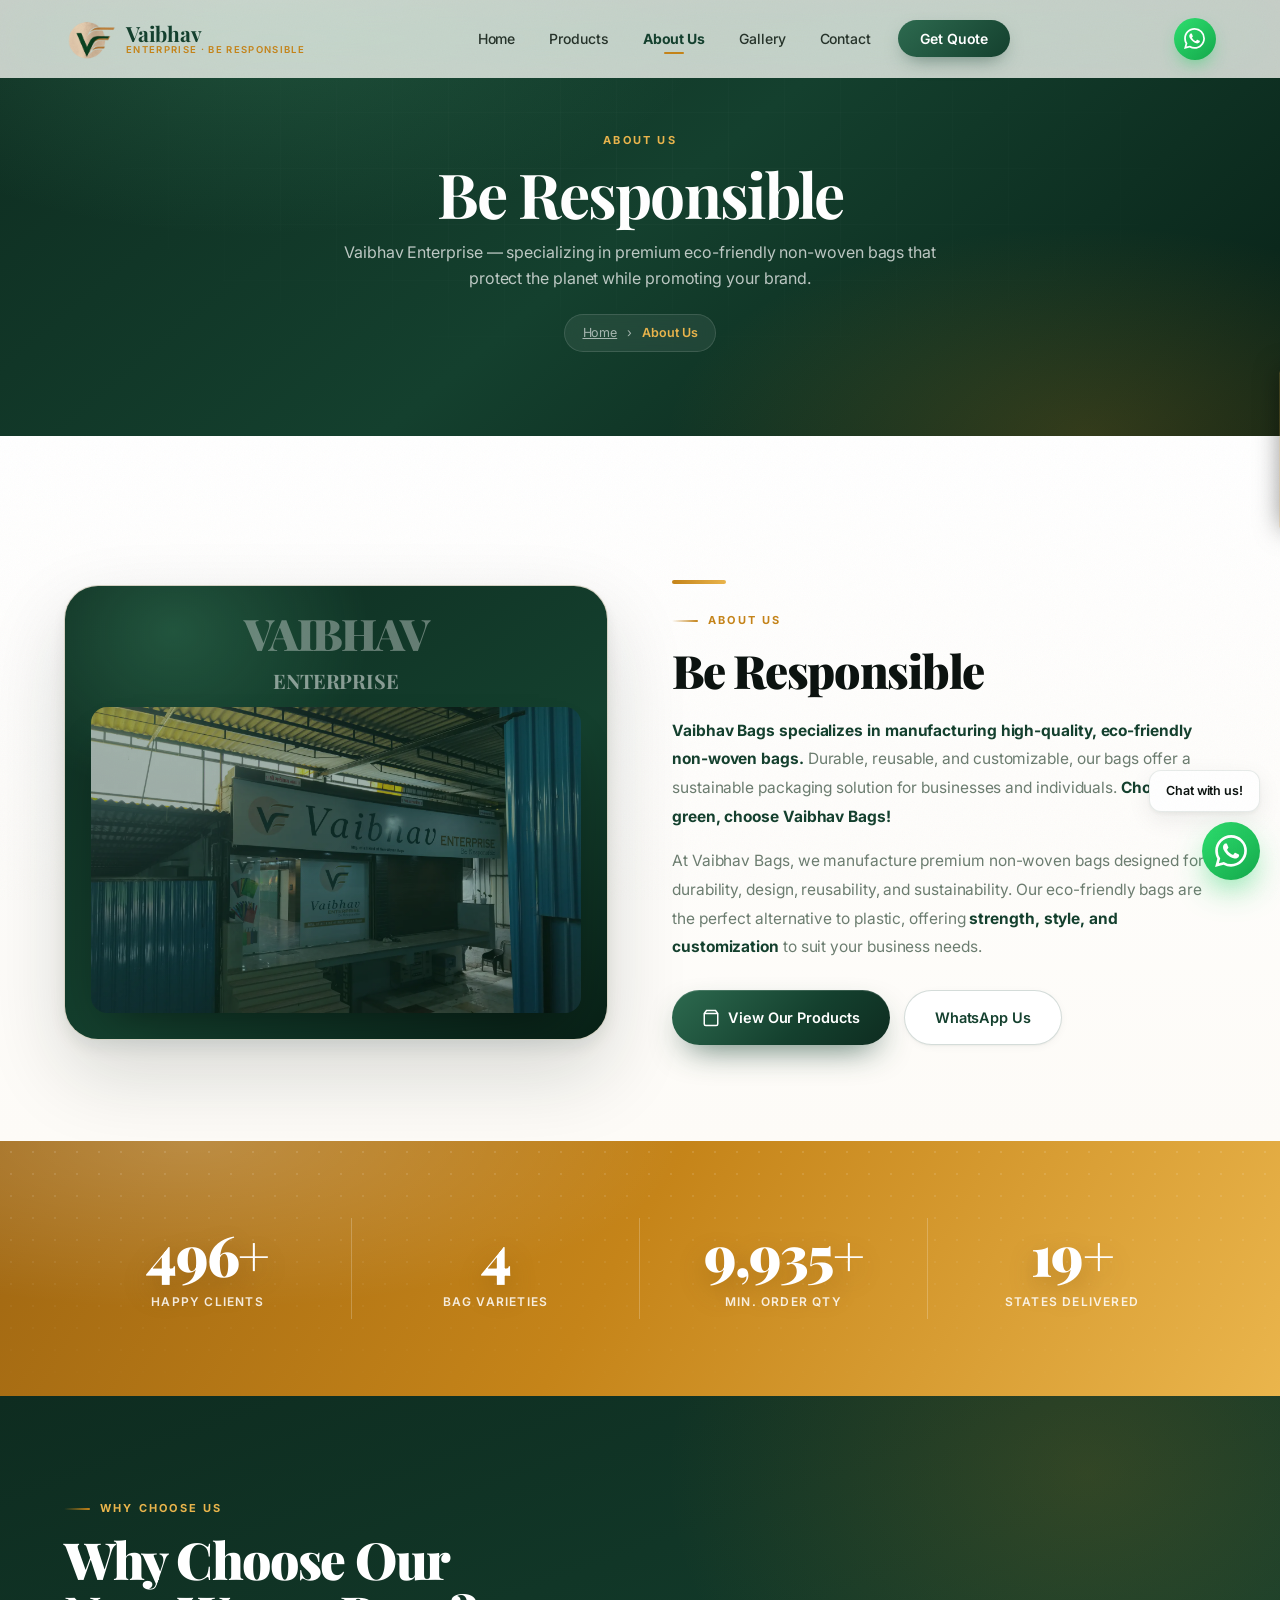
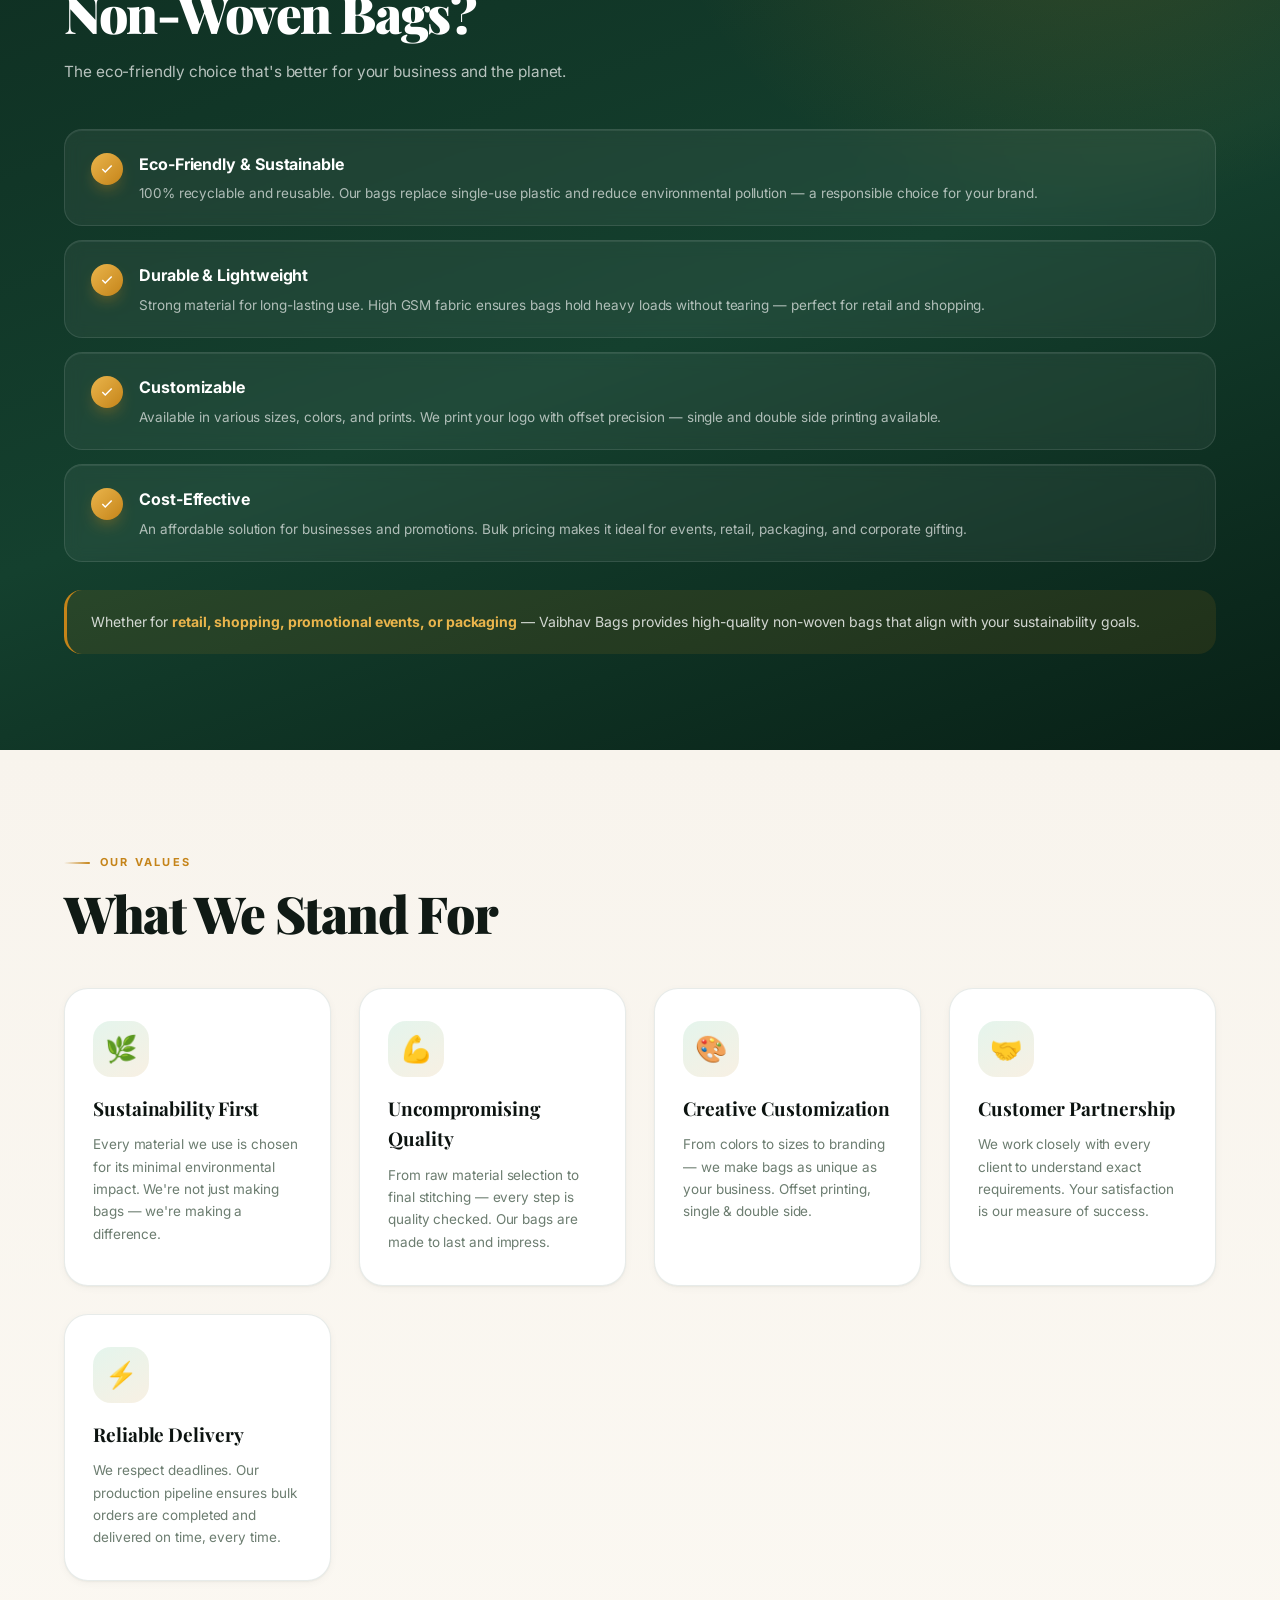
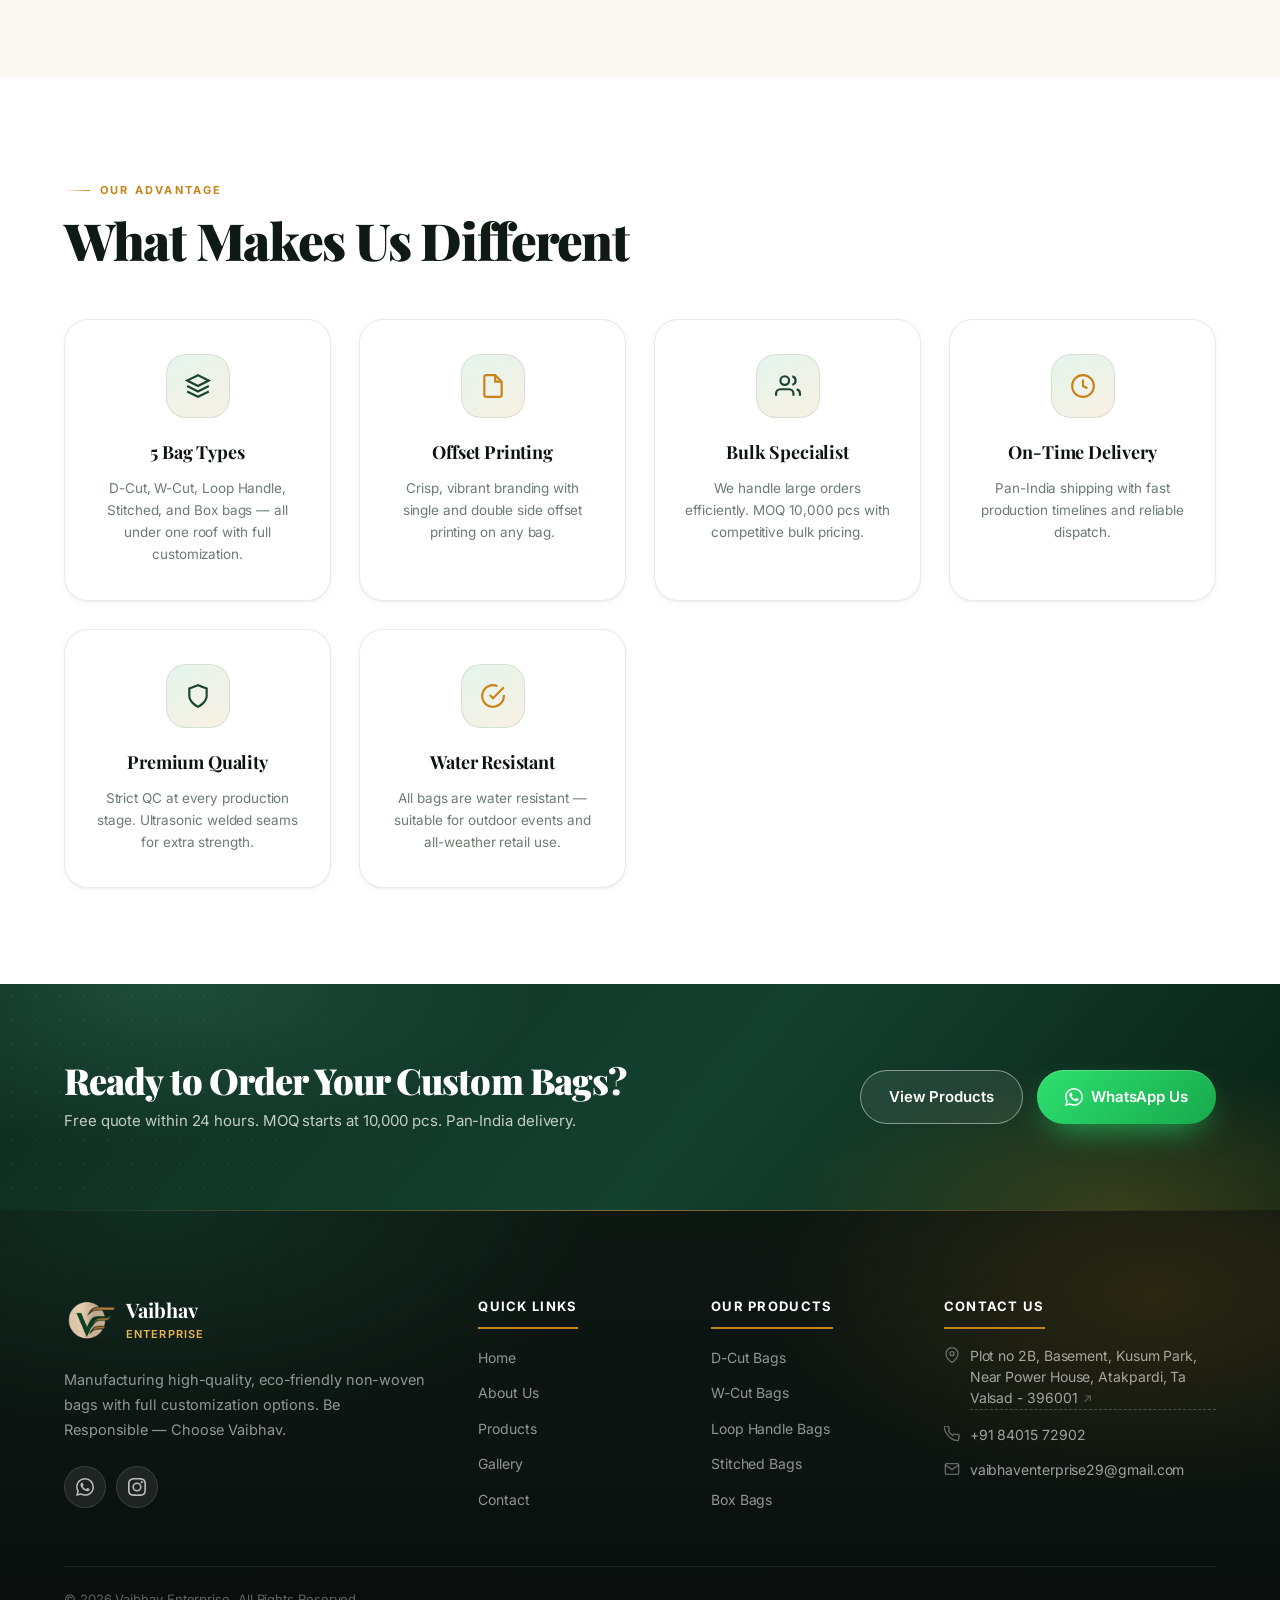
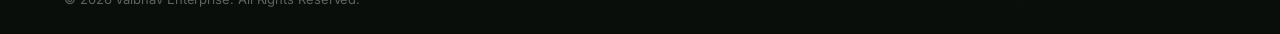
==== commit 969bae02: "Bump asset version to 12 so the new phone number reaches returning visitors components.js is served " ====
--- a/about.html
+++ b/about.html
@@ -49,7 +49,7 @@
   <link
     href="https://fonts.googleapis.com/css2?family=Playfair+Display:ital,wght@0,500;0,600;0,700;0,800;0,900;1,600&amp;family=Inter:wght@300;400;500;600;700;800&amp;display=swap"
     rel="stylesheet" />
-  <link rel="stylesheet" href="style.css?v=11" />
+  <link rel="stylesheet" href="style.css?v=12" />
 
   <!-- ============ STRUCTURED DATA (JSON-LD) ============ -->
   <script type="application/ld+json">
@@ -503,8 +503,8 @@
   <div id="auto-popup-placeholder"></div>
 
   <!-- Scripts -->
-  <script src="components.js?v=11"></script>
-  <script src="script.js?v=11"></script>
+  <script src="components.js?v=12"></script>
+  <script src="script.js?v=12"></script>
 </body>
 
 </html>
